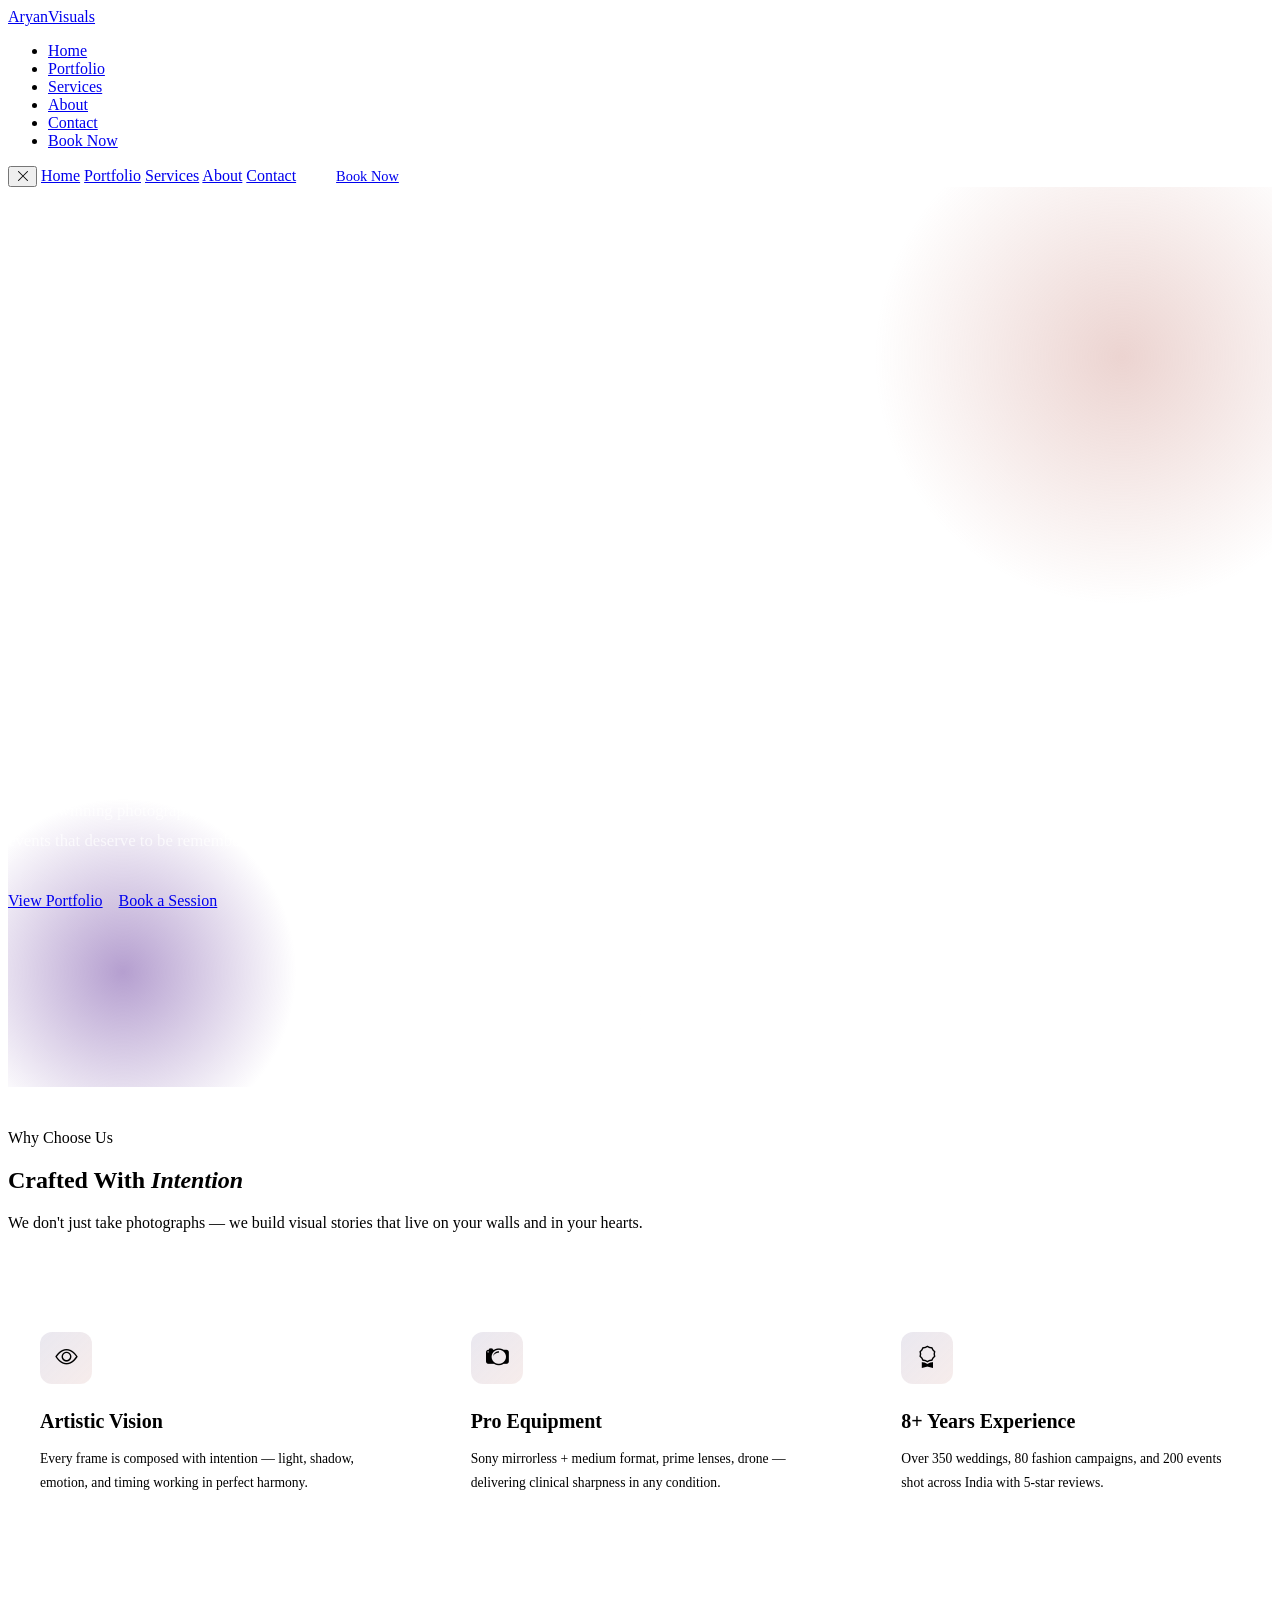
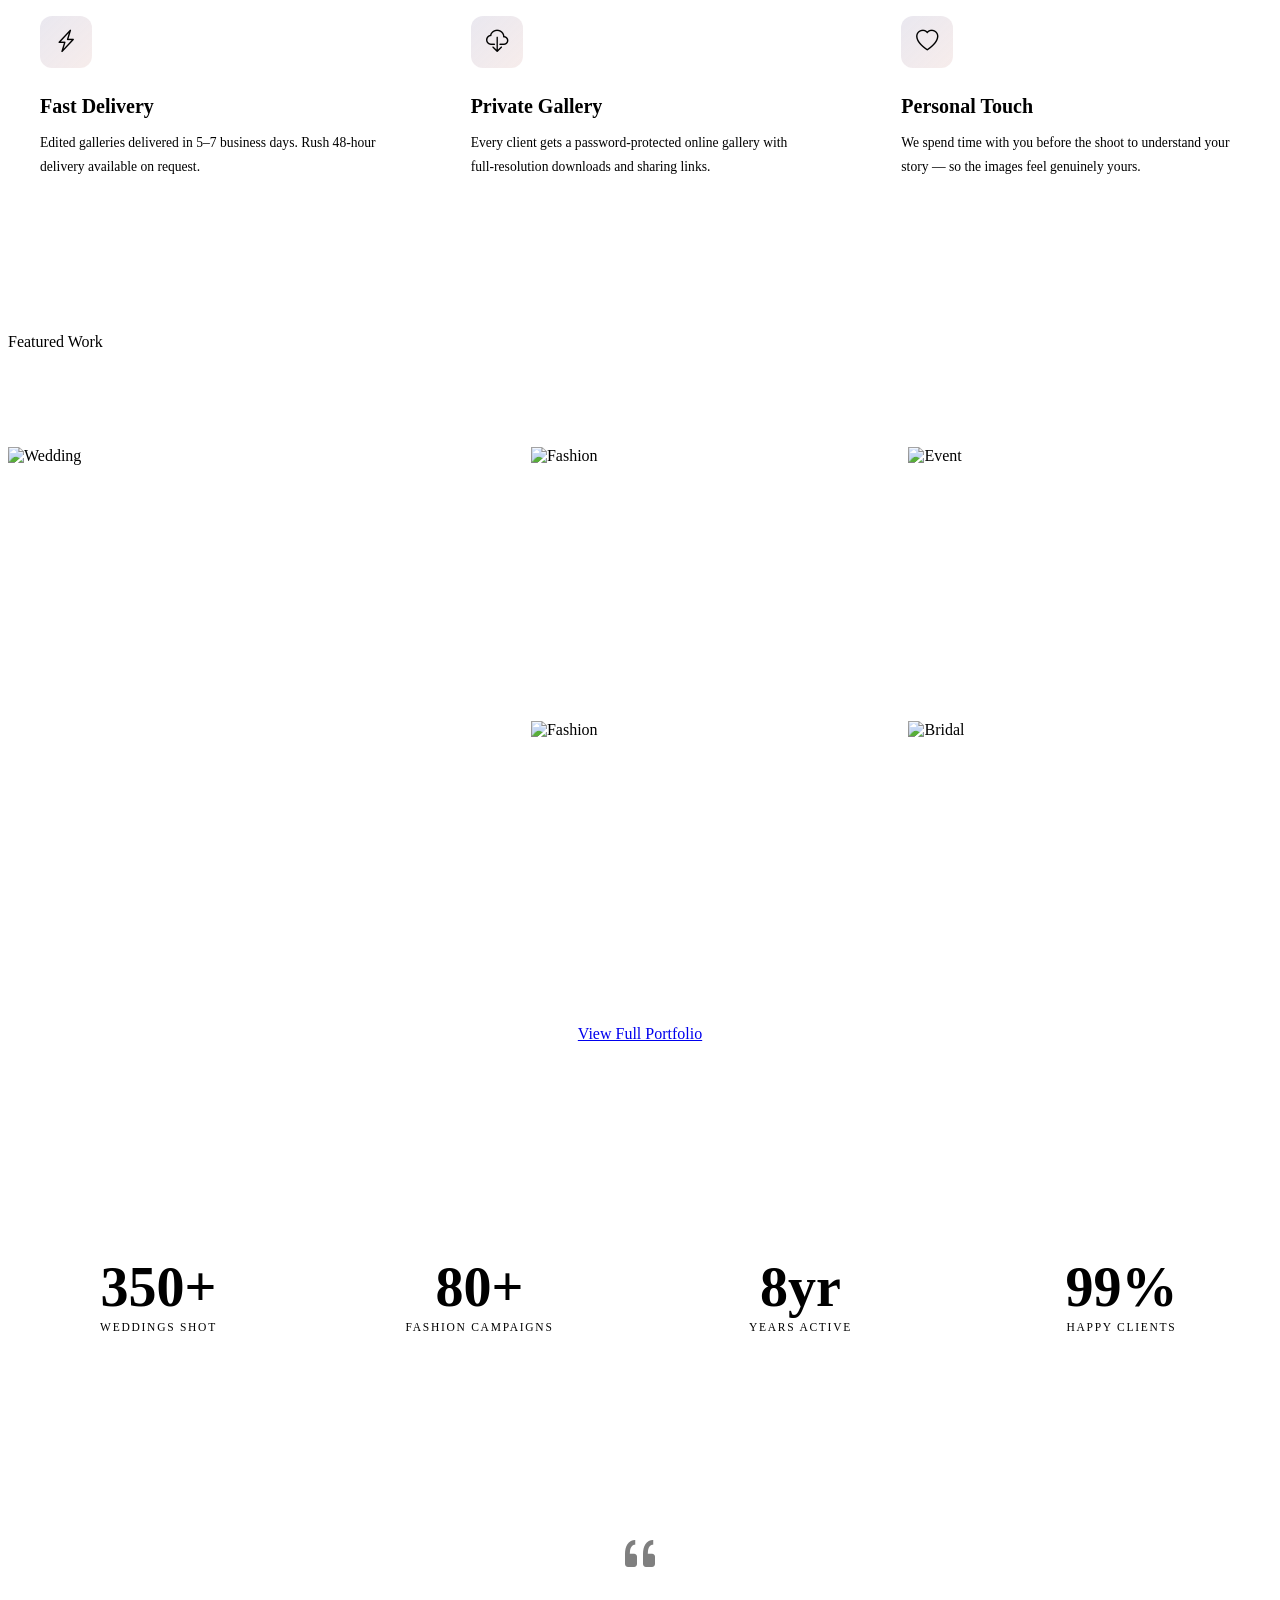
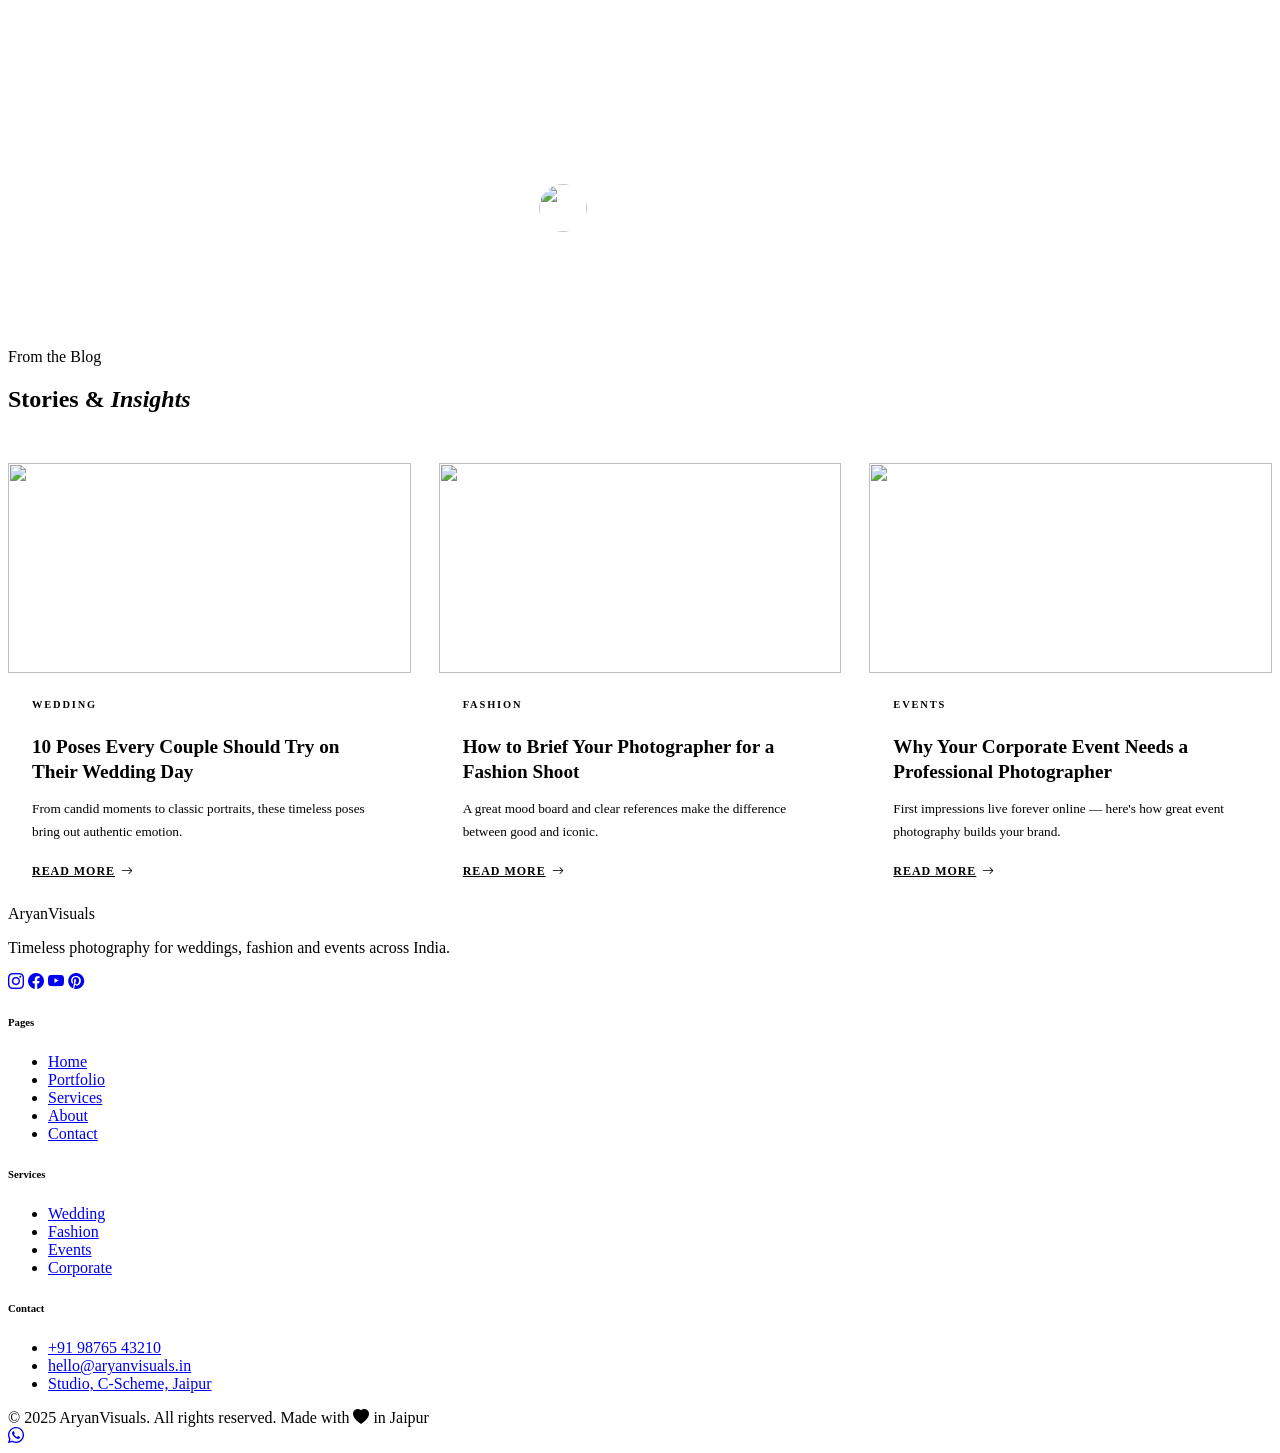
==== index.html @ 1fed27f0 "tedws" ====
<!DOCTYPE html>
<html lang="en">
<head>
<meta charset="UTF-8"/><meta name="viewport" content="width=device-width,initial-scale=1"/>
<title>AryanVisuals — Home</title>
<link rel="stylesheet" href="style.css"/>
<link href="https://cdn.jsdelivr.net/npm/bootstrap-icons@1.11.3/font/bootstrap-icons.min.css" rel="stylesheet"/>
<style>
/* ── HERO ── */
.hero{
  min-height:100vh;
  background:var(--grad);
  display:flex;align-items:center;
  position:relative;overflow:hidden;
}
.hero-bg-img{
  position:absolute;inset:0;
  background:url('https://images.unsplash.com/photo-1606800052052-a08af7148866?w=1800&q=80') center/cover no-repeat;
  opacity:.18;
  mix-blend-mode:luminosity;
}
.hero-orb{
  position:absolute;width:500px;height:500px;border-radius:50%;
  background:radial-gradient(circle,rgba(200,131,122,.35),transparent 70%);
  right:-100px;top:-80px;
}
.hero-orb2{
  position:absolute;width:350px;height:350px;border-radius:50%;
  background:radial-gradient(circle,rgba(107,63,160,.5),transparent 70%);
  left:-60px;bottom:-60px;
}
.hero-content{
  position:relative;z-index:2;
  max-width:700px;
}
.hero-tag{
  display:inline-flex;align-items:center;gap:10px;
  background:rgba(255,255,255,.12);
  border:1px solid rgba(255,255,255,.2);
  padding:8px 20px;border-radius:100px;
  font-size:.7rem;letter-spacing:.18em;text-transform:uppercase;
  color:rgba(255,255,255,.85);margin-bottom:28px;
}
.hero-tag i{color:var(--rose-lt)}
.hero h1{
  font-size:clamp(3rem,7vw,5.5rem);
  color:#fff;font-weight:700;
  line-height:1.05;margin-bottom:24px;
}
.hero h1 em{
  color:var(--rose-lt);font-style:italic;
  display:block;font-weight:400;
}
.hero-sub{
  color:rgba(255,255,255,.7);font-size:1.05rem;
  font-weight:300;line-height:1.8;max-width:480px;margin-bottom:36px;
}
.hero-actions{display:flex;gap:16px;flex-wrap:wrap}
.hero-scroll-hint{
  position:absolute;bottom:32px;left:50%;transform:translateX(-50%);
  display:flex;flex-direction:column;align-items:center;gap:8px;
  color:rgba(255,255,255,.4);font-size:.65rem;letter-spacing:.15em;text-transform:uppercase;
}
.scroll-line{
  width:1px;height:40px;
  background:linear-gradient(to bottom,rgba(255,255,255,.5),transparent);
  animation:scrollpulse 2s infinite;
}
@keyframes scrollpulse{0%,100%{opacity:.3;transform:scaleY(.8)}50%{opacity:1;transform:scaleY(1)}}

/* ── MARQUEE ── */
.marquee-strip{
  background:var(--violet);padding:14px 0;overflow:hidden;
  border-top:1px solid rgba(255,255,255,.1);border-bottom:1px solid rgba(255,255,255,.1);
}
.marquee-track{
  display:flex;gap:48px;width:max-content;
  animation:marquee 20s linear infinite;
}
.marquee-track span{
  font-size:.72rem;letter-spacing:.18em;text-transform:uppercase;
  color:rgba(255,255,255,.5);white-space:nowrap;display:flex;align-items:center;gap:16px;
}
.marquee-track span i{color:var(--rose-lt);font-size:.6rem}
@keyframes marquee{0%{transform:translateX(0)}100%{transform:translateX(-50%)}}

/* ── WHY US ── */
.why-grid{
  display:grid;grid-template-columns:repeat(3,1fr);gap:28px;
  margin-top:60px;
}
.why-card{
  padding:40px 32px;
  border:1px solid var(--border);
  background:var(--white);
  position:relative;overflow:hidden;
  transition:transform .3s,box-shadow .3s,border-color .3s;
}
.why-card::before{
  content:'';position:absolute;left:0;top:0;bottom:0;width:3px;
  background:var(--grad);transform:scaleY(0);transform-origin:bottom;
  transition:transform .35s;
}
.why-card:hover{transform:translateY(-8px);box-shadow:0 20px 60px rgba(45,27,105,.1);border-color:transparent}
.why-card:hover::before{transform:scaleY(1)}
.why-icon{
  width:52px;height:52px;border-radius:12px;
  background:linear-gradient(135deg,rgba(45,27,105,.1),rgba(200,131,122,.15));
  display:flex;align-items:center;justify-content:center;
  font-size:1.4rem;color:var(--violet2);margin-bottom:22px;
}
.why-card h4{font-size:1.25rem;margin-bottom:10px;color:var(--ink)}
.why-card p{font-size:.85rem;color:var(--muted);line-height:1.75}

/* ── FEATURED WORK ── */
.featured-section{background:var(--violet);padding:100px 0}
.featured-grid{
  display:grid;
  grid-template-columns:1.4fr 1fr 1fr;
  grid-template-rows:260px 260px;
  gap:14px;margin-top:50px;
}
.feat-item{overflow:hidden;position:relative;cursor:pointer}
.feat-item:first-child{grid-row:1/3}
.feat-item img{
  width:100%;height:100%;object-fit:cover;
  transition:transform .6s cubic-bezier(.25,.46,.45,.94);
}
.feat-item:hover img{transform:scale(1.08)}
.feat-overlay{
  position:absolute;inset:0;
  background:linear-gradient(to top,rgba(45,27,105,.8) 0%,transparent 55%);
  opacity:0;transition:opacity .35s;
  display:flex;align-items:flex-end;padding:22px;
}
.feat-item:hover .feat-overlay{opacity:1}
.feat-overlay-text{color:#fff}
.feat-overlay-text strong{
  font-family:'Cormorant Garamond',serif;
  font-size:1.15rem;display:block;margin-bottom:2px;
}
.feat-overlay-text span{font-size:.72rem;color:var(--rose-lt);letter-spacing:.08em}
.view-all-wrap{text-align:center;margin-top:44px}

/* ── COUNTERS ── */
.counters-section{padding:80px 0;background:var(--champagne)}
.counters-grid{
  display:grid;grid-template-columns:repeat(4,1fr);gap:20px;
}
.counter-box{text-align:center;padding:36px 20px}
.counter-num{
  font-family:'Cormorant Garamond',serif;
  font-size:3.5rem;font-weight:700;color:var(--violet);
  line-height:1;margin-bottom:6px;
}
.counter-num span{color:var(--rose)}
.counter-lbl{
  font-size:.72rem;letter-spacing:.15em;text-transform:uppercase;
  color:var(--muted);font-weight:500;
}

/* ── RECENT BLOGS ── */
.blog-grid{display:grid;grid-template-columns:repeat(3,1fr);gap:28px;margin-top:50px}
.blog-card{background:var(--white);border:1px solid var(--border);overflow:hidden;transition:box-shadow .3s,transform .3s}
.blog-card:hover{transform:translateY(-6px);box-shadow:0 20px 50px rgba(45,27,105,.1)}
.blog-img{height:210px;overflow:hidden}
.blog-img img{width:100%;height:100%;object-fit:cover;transition:transform .5s}
.blog-card:hover .blog-img img{transform:scale(1.06)}
.blog-body{padding:26px 24px}
.blog-cat{
  font-size:.65rem;letter-spacing:.18em;text-transform:uppercase;
  color:var(--rose);font-weight:600;margin-bottom:10px;display:block;
}
.blog-body h4{font-size:1.2rem;color:var(--ink);margin-bottom:10px;line-height:1.3}
.blog-body p{font-size:.83rem;color:var(--muted);line-height:1.7;margin-bottom:18px}
.blog-link{
  font-size:.75rem;font-weight:600;letter-spacing:.08em;text-transform:uppercase;
  color:var(--violet2);display:inline-flex;align-items:center;gap:6px;
  transition:gap .2s;
}
.blog-link:hover{gap:10px;color:var(--violet)}

/* ── TESTIMONIAL STRIP ── */
.testi-strip{background:var(--violet);padding:80px 0}
.testi-slide{max-width:760px;margin:0 auto;text-align:center}
.testi-quote-icon{font-size:3rem;color:var(--rose-lt);margin-bottom:16px;opacity:.5}
.testi-text{
  font-family:'Cormorant Garamond',serif;
  font-size:clamp(1.3rem,2.5vw,1.8rem);
  font-style:italic;color:rgba(255,255,255,.9);line-height:1.65;
  margin-bottom:28px;
}
.testi-author-wrap{display:flex;align-items:center;justify-content:center;gap:14px}
.testi-avatar{
  width:48px;height:48px;border-radius:50%;
  border:2px solid var(--rose-lt);overflow:hidden;
}
.testi-avatar img{width:100%;height:100%;object-fit:cover}
.testi-name{color:#fff;font-weight:600;font-size:.9rem;text-align:left}
.testi-role-txt{color:rgba(255,255,255,.45);font-size:.75rem}
.testi-dots{display:flex;justify-content:center;gap:8px;margin-top:28px}
.testi-dot{
  width:8px;height:8px;border-radius:50%;
  background:rgba(255,255,255,.25);cursor:pointer;transition:all .25s;border:none;
}
.testi-dot.active{background:var(--rose-lt);width:22px;border-radius:4px}

@media(max-width:900px){
  .why-grid{grid-template-columns:1fr 1fr}
  .featured-grid{grid-template-columns:1fr 1fr;grid-template-rows:auto}
  .feat-item:first-child{grid-row:auto}
  .counters-grid{grid-template-columns:1fr 1fr}
  .blog-grid{grid-template-columns:1fr}
}
@media(max-width:600px){
  .why-grid{grid-template-columns:1fr}
  .hero h1{font-size:2.6rem}
  .featured-grid{grid-template-columns:1fr}
}
</style>
</head>
<body>

<!-- NAVBAR -->
<nav class="nav-wrap" id="navbar">
  <div class="nav-inner">
    <a href="index.html" class="nav-logo">Aryan<span>Visuals</span></a>
    <ul class="nav-links">
      <li><a href="index.html" class="active">Home</a></li>
      <li><a href="portfolio.html">Portfolio</a></li>
      <li><a href="services.html">Services</a></li>
      <li><a href="about.html">About</a></li>
      <li><a href="contact.html">Contact</a></li>
      <li><a href="contact.html" class="nav-cta">Book Now</a></li>
    </ul>
    <div class="hamburger" id="ham"><span></span><span></span><span></span></div>
  </div>
</nav>
<div class="mobile-menu" id="mobileMenu">
  <button class="mobile-close" id="mobileClose"><i class="bi bi-x-lg"></i></button>
  <a href="index.html" onclick="closeMobile()">Home</a>
  <a href="portfolio.html" onclick="closeMobile()">Portfolio</a>
  <a href="services.html" onclick="closeMobile()">Services</a>
  <a href="about.html" onclick="closeMobile()">About</a>
  <a href="contact.html" onclick="closeMobile()">Contact</a>
  <a href="contact.html" onclick="closeMobile()" class="btn-rose" style="font-size:.9rem;padding:12px 36px">Book Now</a>
</div>

<!-- HERO -->
<section class="hero">
  <div class="hero-bg-img"></div>
  <div class="hero-orb"></div>
  <div class="hero-orb2"></div>
  <div class="container">
    <div class="hero-content reveal">
      <div class="hero-tag"><i class="bi bi-geo-alt-fill"></i> Jaipur · Pan India Coverage</div>
      <h1>Where Every<br>Frame Becomes<br><em>A Memory</em></h1>
      <p class="hero-sub">Award-winning photography for weddings, fashion editorials, and events that deserve to be remembered.</p>
      <div class="hero-actions">
        <a href="portfolio.html" class="btn-primary-v">View Portfolio</a>
        <a href="contact.html" class="btn-rose">Book a Session</a>
      </div>
    </div>
  </div>
  <div class="hero-scroll-hint">
    <div class="scroll-line"></div>
    <span>Scroll</span>
  </div>
</section>

<!-- MARQUEE -->
<div class="marquee-strip">
  <div class="marquee-track" id="marqueeTrack">
    <span>Wedding Photography <i class="bi bi-diamond-fill"></i></span>
    <span>Fashion Editorials <i class="bi bi-diamond-fill"></i></span>
    <span>Corporate Events <i class="bi bi-diamond-fill"></i></span>
    <span>Pre-Wedding Shoots <i class="bi bi-diamond-fill"></i></span>
    <span>Destination Weddings <i class="bi bi-diamond-fill"></i></span>
    <span>Brand Campaigns <i class="bi bi-diamond-fill"></i></span>
    <span>Wedding Photography <i class="bi bi-diamond-fill"></i></span>
    <span>Fashion Editorials <i class="bi bi-diamond-fill"></i></span>
    <span>Corporate Events <i class="bi bi-diamond-fill"></i></span>
    <span>Pre-Wedding Shoots <i class="bi bi-diamond-fill"></i></span>
    <span>Destination Weddings <i class="bi bi-diamond-fill"></i></span>
    <span>Brand Campaigns <i class="bi bi-diamond-fill"></i></span>
  </div>
</div>

<!-- WHY US -->
<section class="section-pad">
  <div class="container">
    <div class="text-center reveal">
      <span class="sec-eye">Why Choose Us</span>
      <h2 class="sec-title">Crafted With <em>Intention</em></h2>
      <div class="sec-bar"></div>
      <p class="sec-sub mx">We don't just take photographs — we build visual stories that live on your walls and in your hearts.</p>
    </div>
    <div class="why-grid">
      <div class="why-card reveal">
        <div class="why-icon"><i class="bi bi-eye"></i></div>
        <h4>Artistic Vision</h4>
        <p>Every frame is composed with intention — light, shadow, emotion, and timing working in perfect harmony.</p>
      </div>
      <div class="why-card reveal">
        <div class="why-icon"><i class="bi bi-camera2"></i></div>
        <h4>Pro Equipment</h4>
        <p>Sony mirrorless + medium format, prime lenses, drone — delivering clinical sharpness in any condition.</p>
      </div>
      <div class="why-card reveal">
        <div class="why-icon"><i class="bi bi-award"></i></div>
        <h4>8+ Years Experience</h4>
        <p>Over 350 weddings, 80 fashion campaigns, and 200 events shot across India with 5-star reviews.</p>
      </div>
      <div class="why-card reveal">
        <div class="why-icon"><i class="bi bi-lightning-charge"></i></div>
        <h4>Fast Delivery</h4>
        <p>Edited galleries delivered in 5–7 business days. Rush 48-hour delivery available on request.</p>
      </div>
      <div class="why-card reveal">
        <div class="why-icon"><i class="bi bi-cloud-download"></i></div>
        <h4>Private Gallery</h4>
        <p>Every client gets a password-protected online gallery with full-resolution downloads and sharing links.</p>
      </div>
      <div class="why-card reveal">
        <div class="why-icon"><i class="bi bi-heart"></i></div>
        <h4>Personal Touch</h4>
        <p>We spend time with you before the shoot to understand your story — so the images feel genuinely yours.</p>
      </div>
    </div>
  </div>
</section>

<!-- FEATURED WORK -->
<section class="featured-section">
  <div class="container">
    <div class="text-center reveal">
      <span class="sec-eye" style="color:var(--rose-lt)">Featured Work</span>
      <h2 class="sec-title" style="color:#fff">Selected <em style="color:var(--rose-lt)">Frames</em></h2>
      <div class="sec-bar"></div>
    </div>
    <div class="featured-grid reveal">
      <div class="feat-item">
        <img src="https://images.unsplash.com/photo-1519225421980-715cb0215aed?w=800&q=80" alt="Wedding"/>
        <div class="feat-overlay"><div class="feat-overlay-text"><strong>Golden Vows</strong><span>Wedding · Jaipur Palace</span></div></div>
      </div>
      <div class="feat-item">
        <img src="https://images.unsplash.com/photo-1469334031218-e382a71b716b?w=600&q=80" alt="Fashion"/>
        <div class="feat-overlay"><div class="feat-overlay-text"><strong>Silhouette</strong><span>Fashion Editorial</span></div></div>
      </div>
      <div class="feat-item">
        <img src="https://images.unsplash.com/photo-1540575467063-178a50c2df87?w=600&q=80" alt="Event"/>
        <div class="feat-overlay"><div class="feat-overlay-text"><strong>Summit 2024</strong><span>Corporate Event</span></div></div>
      </div>
      <div class="feat-item">
        <img src="https://images.unsplash.com/photo-1529139574466-a303027c1d8b?w=600&q=80" alt="Fashion"/>
        <div class="feat-overlay"><div class="feat-overlay-text"><strong>Urban Grace</strong><span>Street Editorial</span></div></div>
      </div>
      <div class="feat-item">
        <img src="https://images.unsplash.com/photo-1583939003579-730e3918a45a?w=600&q=80" alt="Bridal"/>
        <div class="feat-overlay"><div class="feat-overlay-text"><strong>Bridal Bliss</strong><span>Wedding Portrait</span></div></div>
      </div>
    </div>
    <div class="view-all-wrap reveal">
      <a href="portfolio.html" class="btn-rose">View Full Portfolio</a>
    </div>
  </div>
</section>

<!-- COUNTERS -->
<section class="counters-section">
  <div class="container">
    <div class="counters-grid">
      <div class="counter-box reveal"><div class="counter-num">350<span>+</span></div><div class="counter-lbl">Weddings Shot</div></div>
      <div class="counter-box reveal"><div class="counter-num">80<span>+</span></div><div class="counter-lbl">Fashion Campaigns</div></div>
      <div class="counter-box reveal"><div class="counter-num">8<span>yr</span></div><div class="counter-lbl">Years Active</div></div>
      <div class="counter-box reveal"><div class="counter-num">99<span>%</span></div><div class="counter-lbl">Happy Clients</div></div>
    </div>
  </div>
</section>

<!-- TESTIMONIAL -->
<section class="testi-strip">
  <div class="container">
    <div class="testi-slide" id="testiSlide">
      <div class="testi-quote-icon"><i class="bi bi-quote"></i></div>
      <p class="testi-text" id="testiText">"Aryan captured every emotion of our wedding with such artistry. The photographs are breathtaking — we relive that day every time we look at the album."</p>
      <div class="testi-author-wrap">
        <div class="testi-avatar"><img src="https://images.unsplash.com/photo-1531746020798-e6953c6e8e04?w=100&q=80" alt=""/></div>
        <div><div class="testi-name" id="testiName">Priya & Rohit Sharma</div><div class="testi-role-txt" id="testiRole">Wedding Client · Jaipur</div></div>
      </div>
      <div class="testi-dots">
        <button class="testi-dot active" data-i="0"></button>
        <button class="testi-dot" data-i="1"></button>
        <button class="testi-dot" data-i="2"></button>
      </div>
    </div>
  </div>
</section>

<!-- BLOG PREVIEW -->
<section class="section-pad">
  <div class="container">
    <div class="text-center reveal">
      <span class="sec-eye">From the Blog</span>
      <h2 class="sec-title">Stories & <em>Insights</em></h2>
      <div class="sec-bar"></div>
    </div>
    <div class="blog-grid">
      <div class="blog-card reveal">
        <div class="blog-img"><img src="https://images.unsplash.com/photo-1511285560929-80b456fea0bc?w=600&q=80" alt=""/></div>
        <div class="blog-body">
          <span class="blog-cat">Wedding</span>
          <h4>10 Poses Every Couple Should Try on Their Wedding Day</h4>
          <p>From candid moments to classic portraits, these timeless poses bring out authentic emotion.</p>
          <a href="#" class="blog-link">Read More <i class="bi bi-arrow-right"></i></a>
        </div>
      </div>
      <div class="blog-card reveal">
        <div class="blog-img"><img src="https://images.unsplash.com/photo-1515886657613-9f3515b0c78f?w=600&q=80" alt=""/></div>
        <div class="blog-body">
          <span class="blog-cat">Fashion</span>
          <h4>How to Brief Your Photographer for a Fashion Shoot</h4>
          <p>A great mood board and clear references make the difference between good and iconic.</p>
          <a href="#" class="blog-link">Read More <i class="bi bi-arrow-right"></i></a>
        </div>
      </div>
      <div class="blog-card reveal">
        <div class="blog-img"><img src="https://images.unsplash.com/photo-1464366400600-7168b8af9bc3?w=600&q=80" alt=""/></div>
        <div class="blog-body">
          <span class="blog-cat">Events</span>
          <h4>Why Your Corporate Event Needs a Professional Photographer</h4>
          <p>First impressions live forever online — here's how great event photography builds your brand.</p>
          <a href="#" class="blog-link">Read More <i class="bi bi-arrow-right"></i></a>
        </div>
      </div>
    </div>
  </div>
</section>

<!-- FOOTER -->
<footer class="site-footer">
  <div class="footer-inner">
    <div class="footer-cols">
      <div class="footer-col">
        <div class="footer-brand">Aryan<span>Visuals</span></div>
        <p class="footer-desc">Timeless photography for weddings, fashion and events across India.</p>
        <div class="footer-socials">
          <a href="#" class="fsoc"><i class="bi bi-instagram"></i></a>
          <a href="#" class="fsoc"><i class="bi bi-facebook"></i></a>
          <a href="#" class="fsoc"><i class="bi bi-youtube"></i></a>
          <a href="#" class="fsoc"><i class="bi bi-pinterest"></i></a>
        </div>
      </div>
      <div class="footer-col">
        <h6>Pages</h6>
        <ul>
          <li><a href="index.html">Home</a></li>
          <li><a href="portfolio.html">Portfolio</a></li>
          <li><a href="services.html">Services</a></li>
          <li><a href="about.html">About</a></li>
          <li><a href="contact.html">Contact</a></li>
        </ul>
      </div>
      <div class="footer-col">
        <h6>Services</h6>
        <ul>
          <li><a href="services.html">Wedding</a></li>
          <li><a href="services.html">Fashion</a></li>
          <li><a href="services.html">Events</a></li>
          <li><a href="services.html">Corporate</a></li>
        </ul>
      </div>
      <div class="footer-col">
        <h6>Contact</h6>
        <ul>
          <li><a href="tel:+919876543210">+91 98765 43210</a></li>
          <li><a href="mailto:hello@aryanvisuals.in">hello@aryanvisuals.in</a></li>
          <li><a href="#">Studio, C-Scheme, Jaipur</a></li>
        </ul>
      </div>
    </div>
    <div class="footer-bottom">
      <span>© 2025 AryanVisuals. All rights reserved.</span>
      <span>Made with <i class="bi bi-heart-fill" style="color:var(--rose-lt)"></i> in Jaipur</span>
    </div>
  </div>
</footer>

<a href="https://wa.me/919876543210" target="_blank" class="wa-fab"><i class="bi bi-whatsapp"></i></a>

<script>
// Navbar scroll
const nav=document.getElementById('navbar');
window.addEventListener('scroll',()=>nav.classList.toggle('solid',scrollY>60),{passive:true});

// Hamburger
const ham=document.getElementById('ham'),menu=document.getElementById('mobileMenu'),close=document.getElementById('mobileClose');
ham.onclick=()=>menu.classList.add('open');
close.onclick=()=>menu.classList.remove('open');
function closeMobile(){menu.classList.remove('open')}

// Reveal on scroll
const reveals=document.querySelectorAll('.reveal');
const ro=new IntersectionObserver(es=>{es.forEach(e=>{if(e.isIntersecting){e.target.classList.add('visible');ro.unobserve(e.target)}})},{threshold:.15});
reveals.forEach(r=>ro.observe(r));

// Testimonials
const testimonials=[
  {text:'"Aryan captured every emotion of our wedding with such artistry. The photographs are breathtaking — we relive that day every time we look at the album."',name:'Priya & Rohit Sharma',role:'Wedding Client · Jaipur'},
  {text:'"The fashion editorial he shot for our brand tripled our Instagram engagement. His eye for light is unlike anyone else we\'ve worked with."',name:'Neha Kapoor',role:'Creative Director · KAUR Label'},
  {text:'"Our annual summit looked premium in every frame. Clean editing, on-time delivery, and an incredibly professional team."',name:'Vikram Mehta',role:'CEO · TechSphere India'},
];
let ti=0;
const dots=document.querySelectorAll('.testi-dot');
dots.forEach(d=>d.addEventListener('click',()=>setTesti(+d.dataset.i)));
function setTesti(i){
  ti=i;
  document.getElementById('testiText').textContent=testimonials[i].text;
  document.getElementById('testiName').textContent=testimonials[i].name;
  document.getElementById('testiRole').textContent=testimonials[i].role;
  dots.forEach((d,j)=>d.classList.toggle('active',j===i));
}
setInterval(()=>setTesti((ti+1)%3),5000);
</script>
</body>
</html>
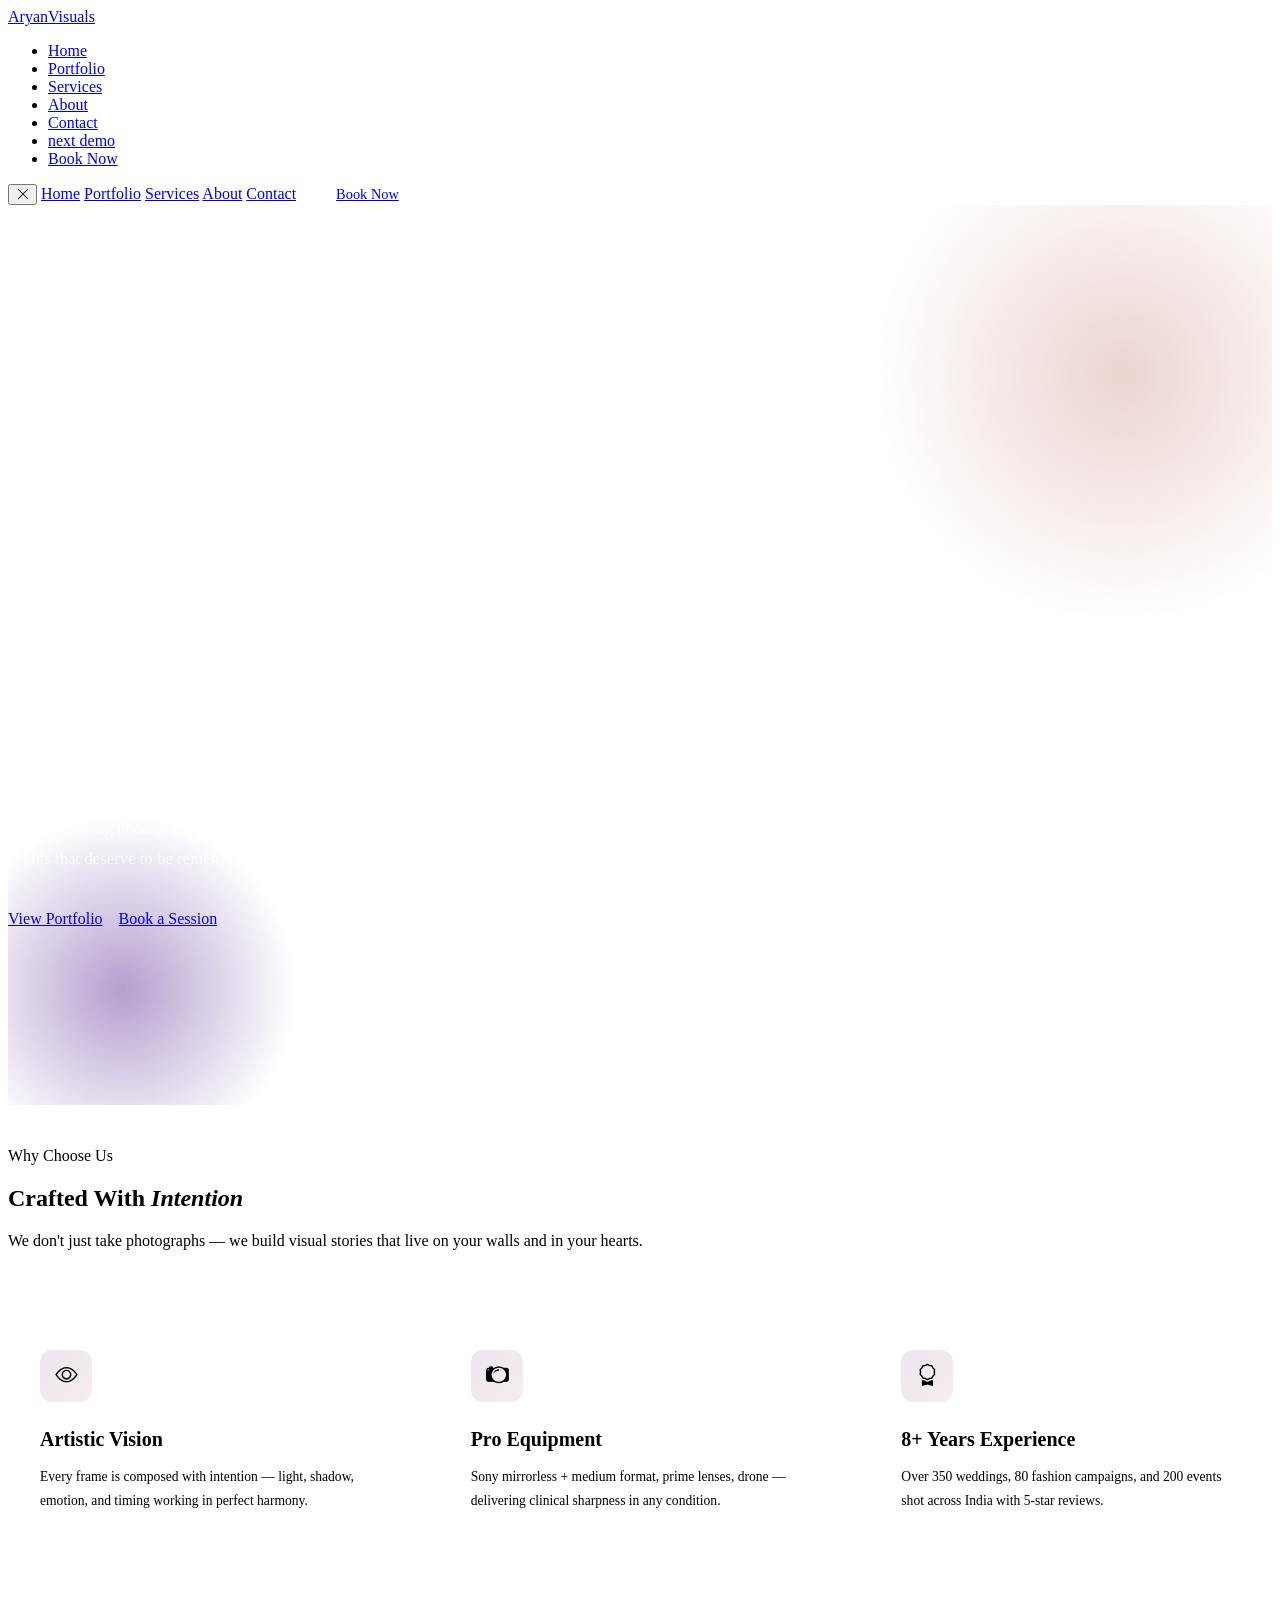
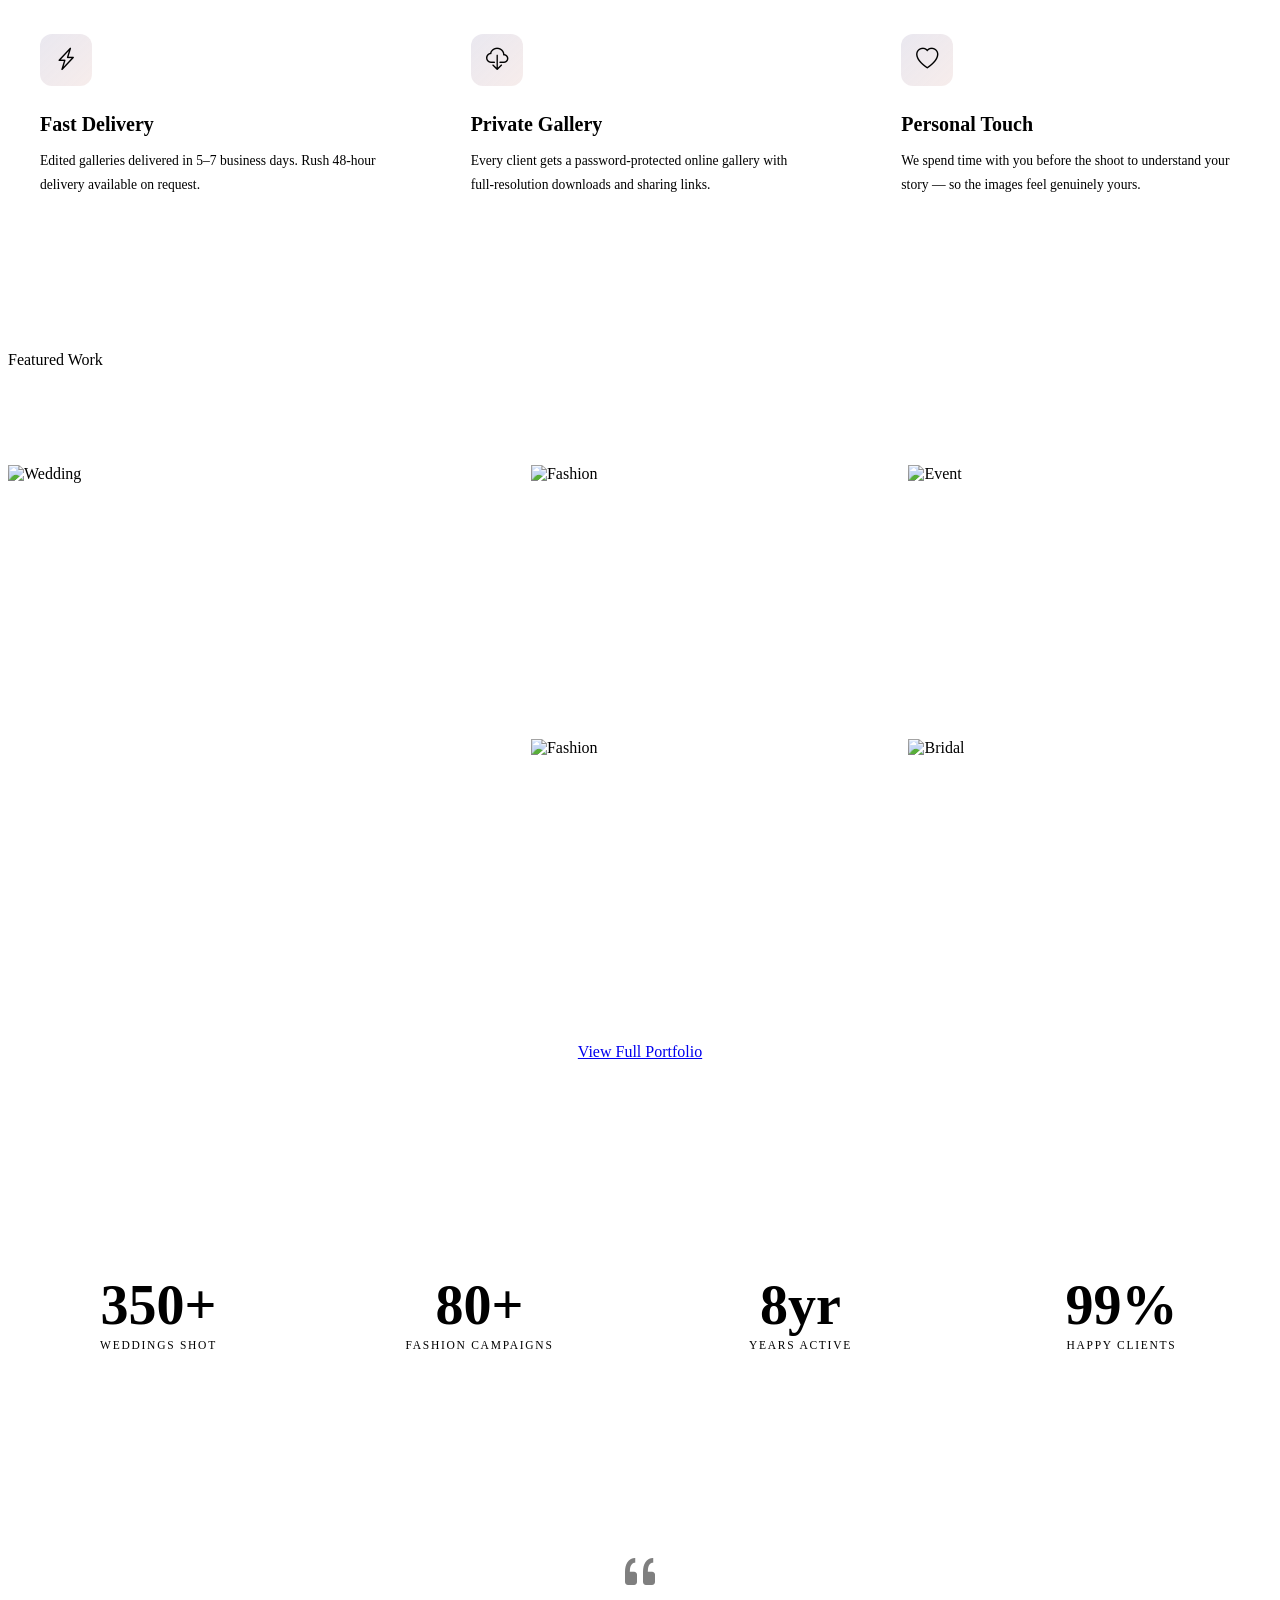
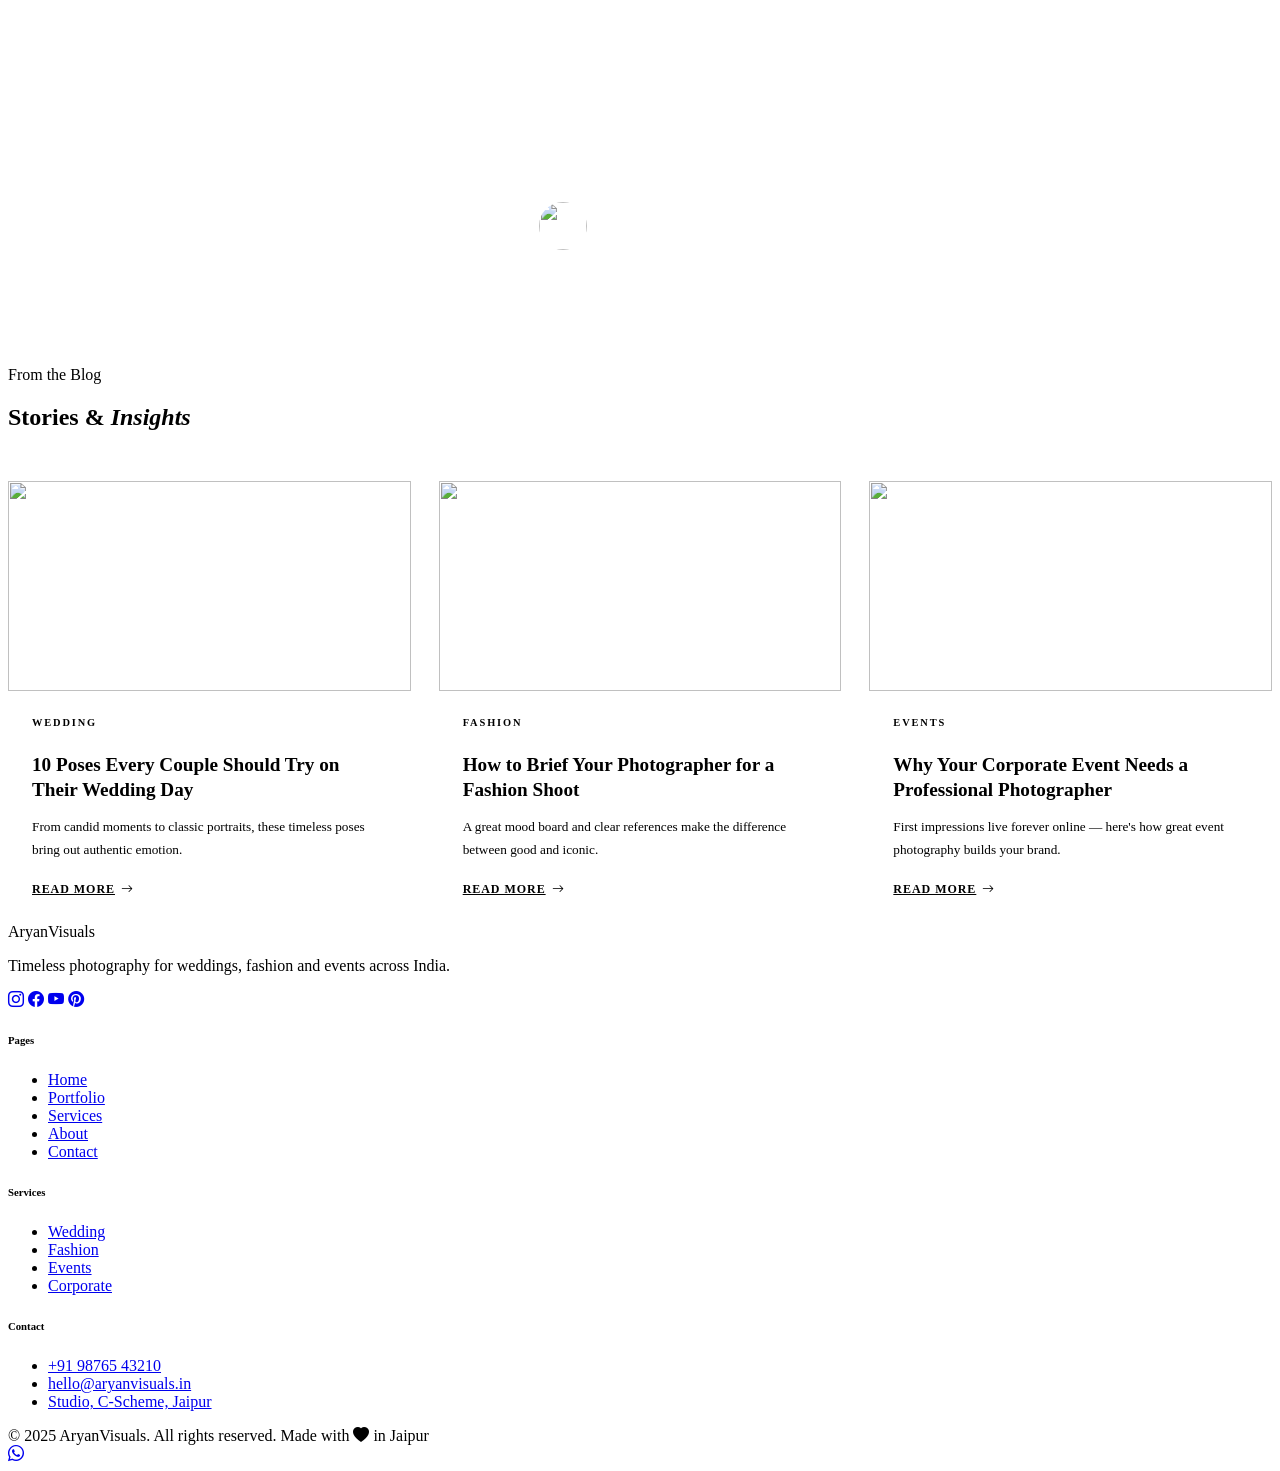
==== commit 206e49e1: "rd" ====
--- a/index.html
+++ b/index.html
@@ -231,6 +231,7 @@
       <li><a href="services.html">Services</a></li>
       <li><a href="about.html">About</a></li>
       <li><a href="contact.html">Contact</a></li>
+      <li><a href="index333333.html">next demo</a></li>
       <li><a href="contact.html" class="nav-cta">Book Now</a></li>
     </ul>
     <div class="hamburger" id="ham"><span></span><span></span><span></span></div>
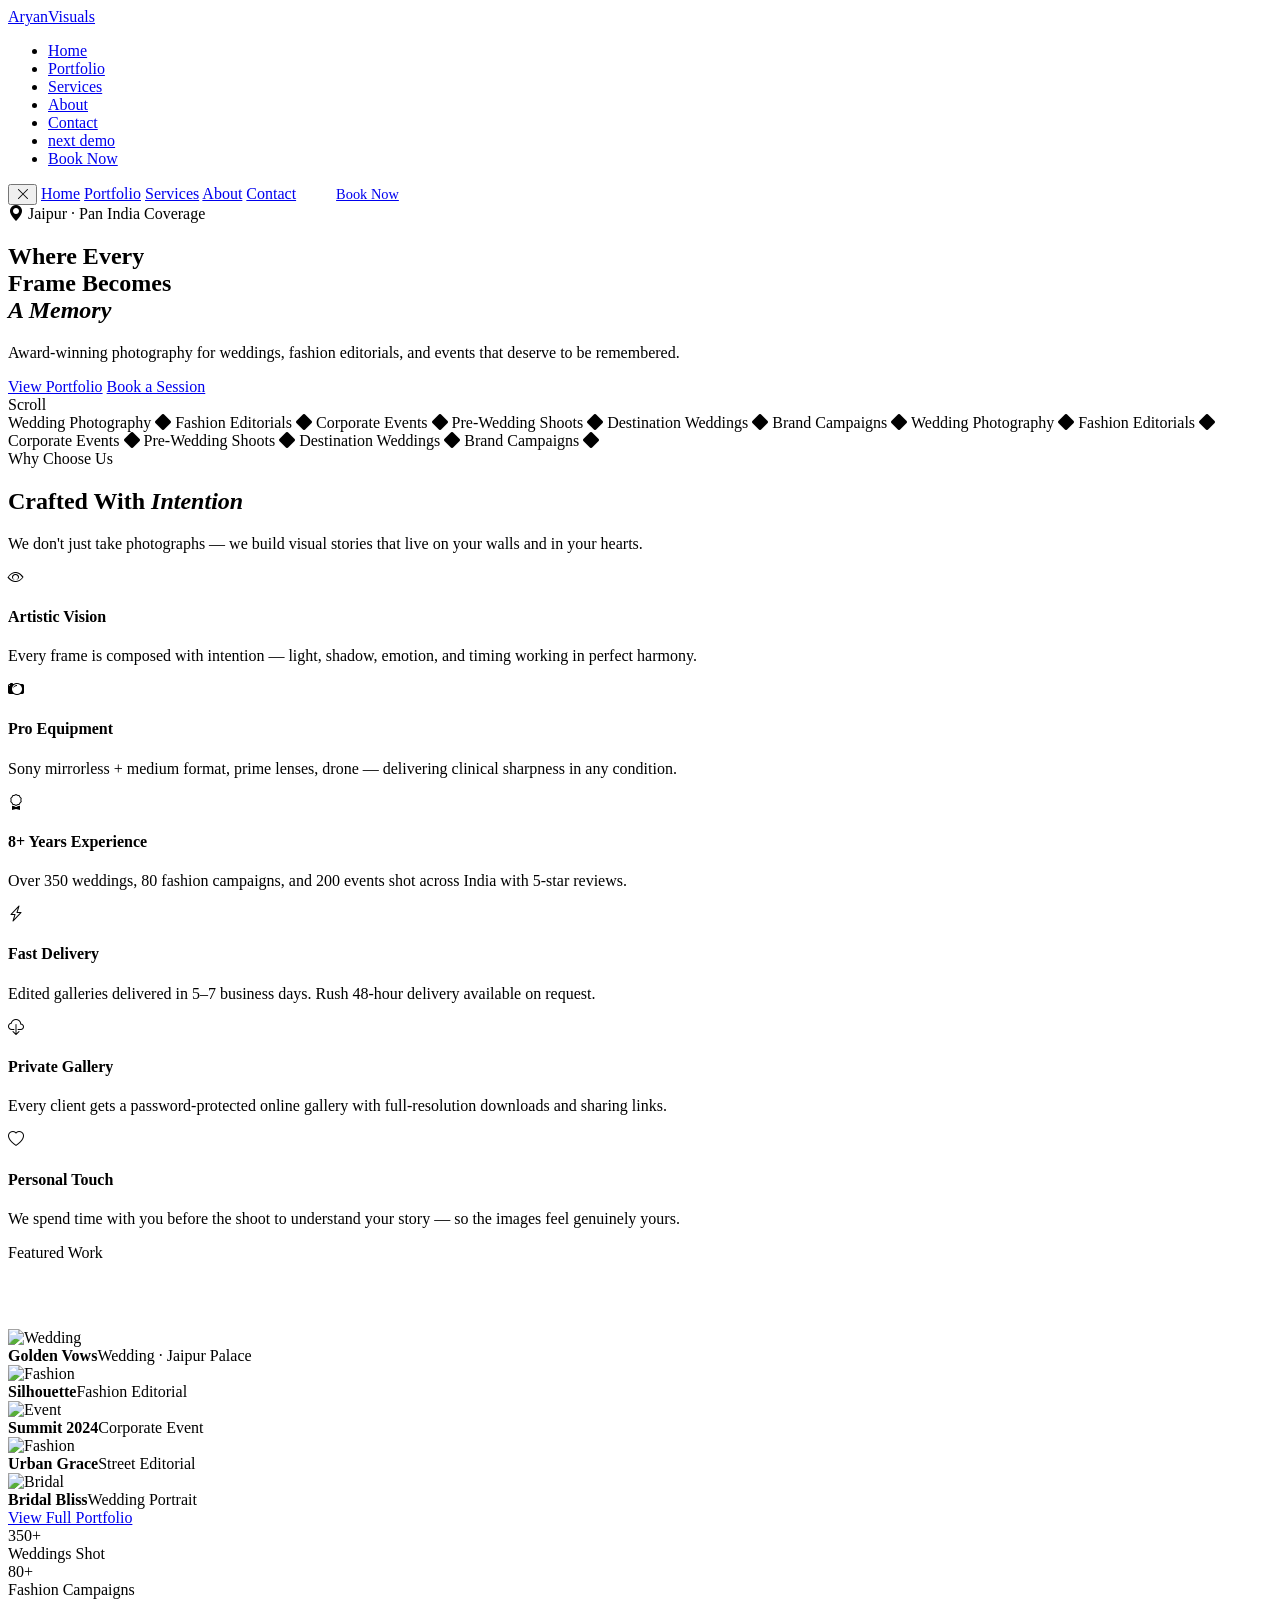
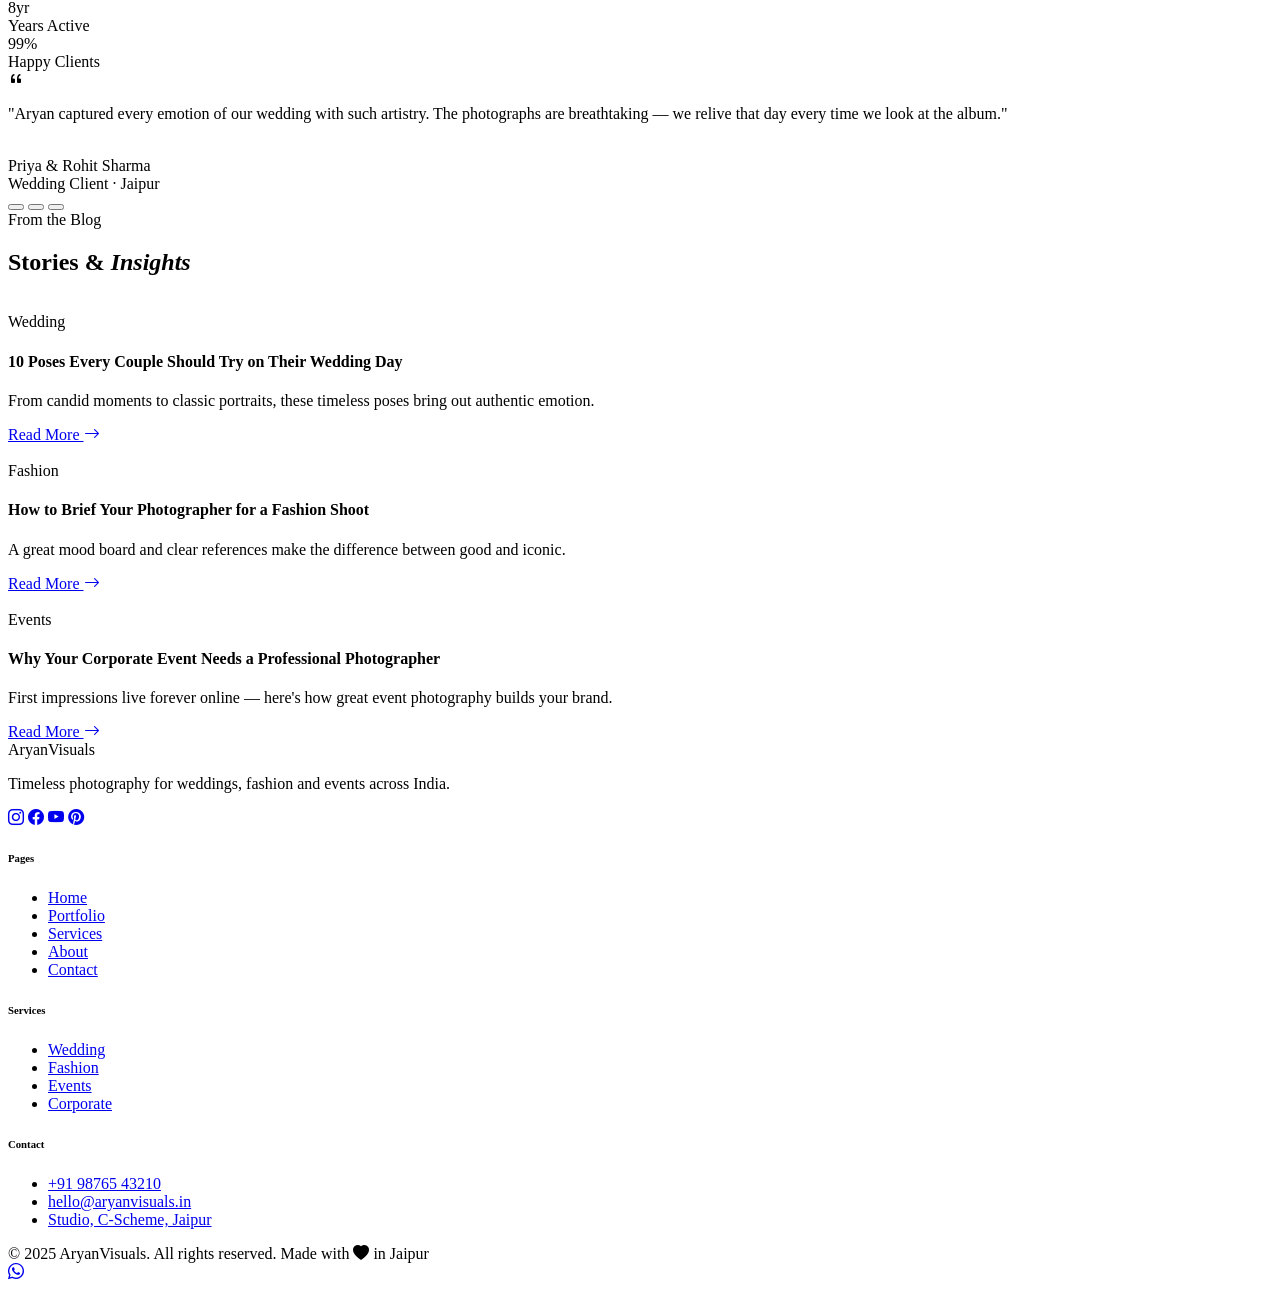
==== commit d97ca010: "trdnedieeged" ====
--- a/index.html
+++ b/index.html
@@ -5,219 +5,7 @@
 <title>AryanVisuals — Home</title>
 <link rel="stylesheet" href="style.css"/>
 <link href="https://cdn.jsdelivr.net/npm/bootstrap-icons@1.11.3/font/bootstrap-icons.min.css" rel="stylesheet"/>
-<style>
-/* ── HERO ── */
-.hero{
-  min-height:100vh;
-  background:var(--grad);
-  display:flex;align-items:center;
-  position:relative;overflow:hidden;
-}
-.hero-bg-img{
-  position:absolute;inset:0;
-  background:url('https://images.unsplash.com/photo-1606800052052-a08af7148866?w=1800&q=80') center/cover no-repeat;
-  opacity:.18;
-  mix-blend-mode:luminosity;
-}
-.hero-orb{
-  position:absolute;width:500px;height:500px;border-radius:50%;
-  background:radial-gradient(circle,rgba(200,131,122,.35),transparent 70%);
-  right:-100px;top:-80px;
-}
-.hero-orb2{
-  position:absolute;width:350px;height:350px;border-radius:50%;
-  background:radial-gradient(circle,rgba(107,63,160,.5),transparent 70%);
-  left:-60px;bottom:-60px;
-}
-.hero-content{
-  position:relative;z-index:2;
-  max-width:700px;
-}
-.hero-tag{
-  display:inline-flex;align-items:center;gap:10px;
-  background:rgba(255,255,255,.12);
-  border:1px solid rgba(255,255,255,.2);
-  padding:8px 20px;border-radius:100px;
-  font-size:.7rem;letter-spacing:.18em;text-transform:uppercase;
-  color:rgba(255,255,255,.85);margin-bottom:28px;
-}
-.hero-tag i{color:var(--rose-lt)}
-.hero h1{
-  font-size:clamp(3rem,7vw,5.5rem);
-  color:#fff;font-weight:700;
-  line-height:1.05;margin-bottom:24px;
-}
-.hero h1 em{
-  color:var(--rose-lt);font-style:italic;
-  display:block;font-weight:400;
-}
-.hero-sub{
-  color:rgba(255,255,255,.7);font-size:1.05rem;
-  font-weight:300;line-height:1.8;max-width:480px;margin-bottom:36px;
-}
-.hero-actions{display:flex;gap:16px;flex-wrap:wrap}
-.hero-scroll-hint{
-  position:absolute;bottom:32px;left:50%;transform:translateX(-50%);
-  display:flex;flex-direction:column;align-items:center;gap:8px;
-  color:rgba(255,255,255,.4);font-size:.65rem;letter-spacing:.15em;text-transform:uppercase;
-}
-.scroll-line{
-  width:1px;height:40px;
-  background:linear-gradient(to bottom,rgba(255,255,255,.5),transparent);
-  animation:scrollpulse 2s infinite;
-}
-@keyframes scrollpulse{0%,100%{opacity:.3;transform:scaleY(.8)}50%{opacity:1;transform:scaleY(1)}}
-
-/* ── MARQUEE ── */
-.marquee-strip{
-  background:var(--violet);padding:14px 0;overflow:hidden;
-  border-top:1px solid rgba(255,255,255,.1);border-bottom:1px solid rgba(255,255,255,.1);
-}
-.marquee-track{
-  display:flex;gap:48px;width:max-content;
-  animation:marquee 20s linear infinite;
-}
-.marquee-track span{
-  font-size:.72rem;letter-spacing:.18em;text-transform:uppercase;
-  color:rgba(255,255,255,.5);white-space:nowrap;display:flex;align-items:center;gap:16px;
-}
-.marquee-track span i{color:var(--rose-lt);font-size:.6rem}
-@keyframes marquee{0%{transform:translateX(0)}100%{transform:translateX(-50%)}}
-
-/* ── WHY US ── */
-.why-grid{
-  display:grid;grid-template-columns:repeat(3,1fr);gap:28px;
-  margin-top:60px;
-}
-.why-card{
-  padding:40px 32px;
-  border:1px solid var(--border);
-  background:var(--white);
-  position:relative;overflow:hidden;
-  transition:transform .3s,box-shadow .3s,border-color .3s;
-}
-.why-card::before{
-  content:'';position:absolute;left:0;top:0;bottom:0;width:3px;
-  background:var(--grad);transform:scaleY(0);transform-origin:bottom;
-  transition:transform .35s;
-}
-.why-card:hover{transform:translateY(-8px);box-shadow:0 20px 60px rgba(45,27,105,.1);border-color:transparent}
-.why-card:hover::before{transform:scaleY(1)}
-.why-icon{
-  width:52px;height:52px;border-radius:12px;
-  background:linear-gradient(135deg,rgba(45,27,105,.1),rgba(200,131,122,.15));
-  display:flex;align-items:center;justify-content:center;
-  font-size:1.4rem;color:var(--violet2);margin-bottom:22px;
-}
-.why-card h4{font-size:1.25rem;margin-bottom:10px;color:var(--ink)}
-.why-card p{font-size:.85rem;color:var(--muted);line-height:1.75}
-
-/* ── FEATURED WORK ── */
-.featured-section{background:var(--violet);padding:100px 0}
-.featured-grid{
-  display:grid;
-  grid-template-columns:1.4fr 1fr 1fr;
-  grid-template-rows:260px 260px;
-  gap:14px;margin-top:50px;
-}
-.feat-item{overflow:hidden;position:relative;cursor:pointer}
-.feat-item:first-child{grid-row:1/3}
-.feat-item img{
-  width:100%;height:100%;object-fit:cover;
-  transition:transform .6s cubic-bezier(.25,.46,.45,.94);
-}
-.feat-item:hover img{transform:scale(1.08)}
-.feat-overlay{
-  position:absolute;inset:0;
-  background:linear-gradient(to top,rgba(45,27,105,.8) 0%,transparent 55%);
-  opacity:0;transition:opacity .35s;
-  display:flex;align-items:flex-end;padding:22px;
-}
-.feat-item:hover .feat-overlay{opacity:1}
-.feat-overlay-text{color:#fff}
-.feat-overlay-text strong{
-  font-family:'Cormorant Garamond',serif;
-  font-size:1.15rem;display:block;margin-bottom:2px;
-}
-.feat-overlay-text span{font-size:.72rem;color:var(--rose-lt);letter-spacing:.08em}
-.view-all-wrap{text-align:center;margin-top:44px}
-
-/* ── COUNTERS ── */
-.counters-section{padding:80px 0;background:var(--champagne)}
-.counters-grid{
-  display:grid;grid-template-columns:repeat(4,1fr);gap:20px;
-}
-.counter-box{text-align:center;padding:36px 20px}
-.counter-num{
-  font-family:'Cormorant Garamond',serif;
-  font-size:3.5rem;font-weight:700;color:var(--violet);
-  line-height:1;margin-bottom:6px;
-}
-.counter-num span{color:var(--rose)}
-.counter-lbl{
-  font-size:.72rem;letter-spacing:.15em;text-transform:uppercase;
-  color:var(--muted);font-weight:500;
-}
-
-/* ── RECENT BLOGS ── */
-.blog-grid{display:grid;grid-template-columns:repeat(3,1fr);gap:28px;margin-top:50px}
-.blog-card{background:var(--white);border:1px solid var(--border);overflow:hidden;transition:box-shadow .3s,transform .3s}
-.blog-card:hover{transform:translateY(-6px);box-shadow:0 20px 50px rgba(45,27,105,.1)}
-.blog-img{height:210px;overflow:hidden}
-.blog-img img{width:100%;height:100%;object-fit:cover;transition:transform .5s}
-.blog-card:hover .blog-img img{transform:scale(1.06)}
-.blog-body{padding:26px 24px}
-.blog-cat{
-  font-size:.65rem;letter-spacing:.18em;text-transform:uppercase;
-  color:var(--rose);font-weight:600;margin-bottom:10px;display:block;
-}
-.blog-body h4{font-size:1.2rem;color:var(--ink);margin-bottom:10px;line-height:1.3}
-.blog-body p{font-size:.83rem;color:var(--muted);line-height:1.7;margin-bottom:18px}
-.blog-link{
-  font-size:.75rem;font-weight:600;letter-spacing:.08em;text-transform:uppercase;
-  color:var(--violet2);display:inline-flex;align-items:center;gap:6px;
-  transition:gap .2s;
-}
-.blog-link:hover{gap:10px;color:var(--violet)}
-
-/* ── TESTIMONIAL STRIP ── */
-.testi-strip{background:var(--violet);padding:80px 0}
-.testi-slide{max-width:760px;margin:0 auto;text-align:center}
-.testi-quote-icon{font-size:3rem;color:var(--rose-lt);margin-bottom:16px;opacity:.5}
-.testi-text{
-  font-family:'Cormorant Garamond',serif;
-  font-size:clamp(1.3rem,2.5vw,1.8rem);
-  font-style:italic;color:rgba(255,255,255,.9);line-height:1.65;
-  margin-bottom:28px;
-}
-.testi-author-wrap{display:flex;align-items:center;justify-content:center;gap:14px}
-.testi-avatar{
-  width:48px;height:48px;border-radius:50%;
-  border:2px solid var(--rose-lt);overflow:hidden;
-}
-.testi-avatar img{width:100%;height:100%;object-fit:cover}
-.testi-name{color:#fff;font-weight:600;font-size:.9rem;text-align:left}
-.testi-role-txt{color:rgba(255,255,255,.45);font-size:.75rem}
-.testi-dots{display:flex;justify-content:center;gap:8px;margin-top:28px}
-.testi-dot{
-  width:8px;height:8px;border-radius:50%;
-  background:rgba(255,255,255,.25);cursor:pointer;transition:all .25s;border:none;
-}
-.testi-dot.active{background:var(--rose-lt);width:22px;border-radius:4px}
-
-@media(max-width:900px){
-  .why-grid{grid-template-columns:1fr 1fr}
-  .featured-grid{grid-template-columns:1fr 1fr;grid-template-rows:auto}
-  .feat-item:first-child{grid-row:auto}
-  .counters-grid{grid-template-columns:1fr 1fr}
-  .blog-grid{grid-template-columns:1fr}
-}
-@media(max-width:600px){
-  .why-grid{grid-template-columns:1fr}
-  .hero h1{font-size:2.6rem}
-  .featured-grid{grid-template-columns:1fr}
-}
-</style>
+
 </head>
 <body>
 
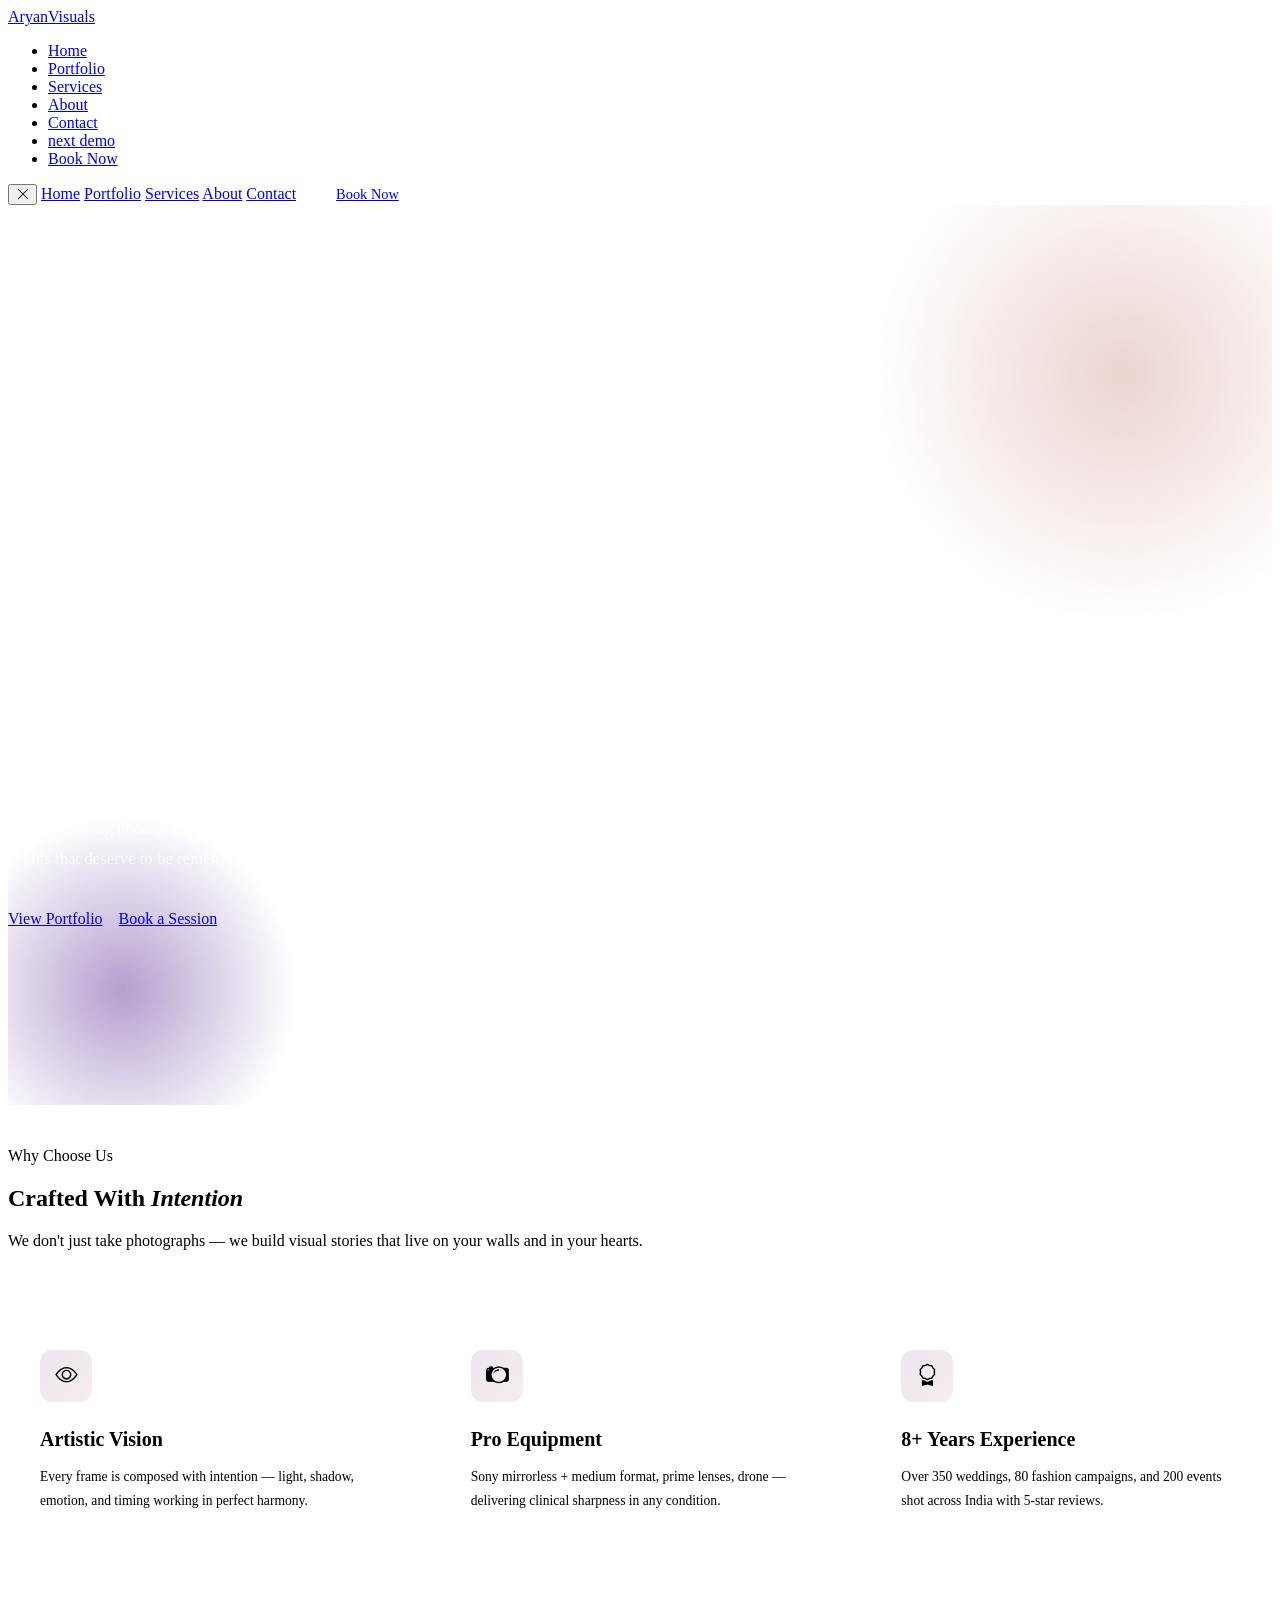
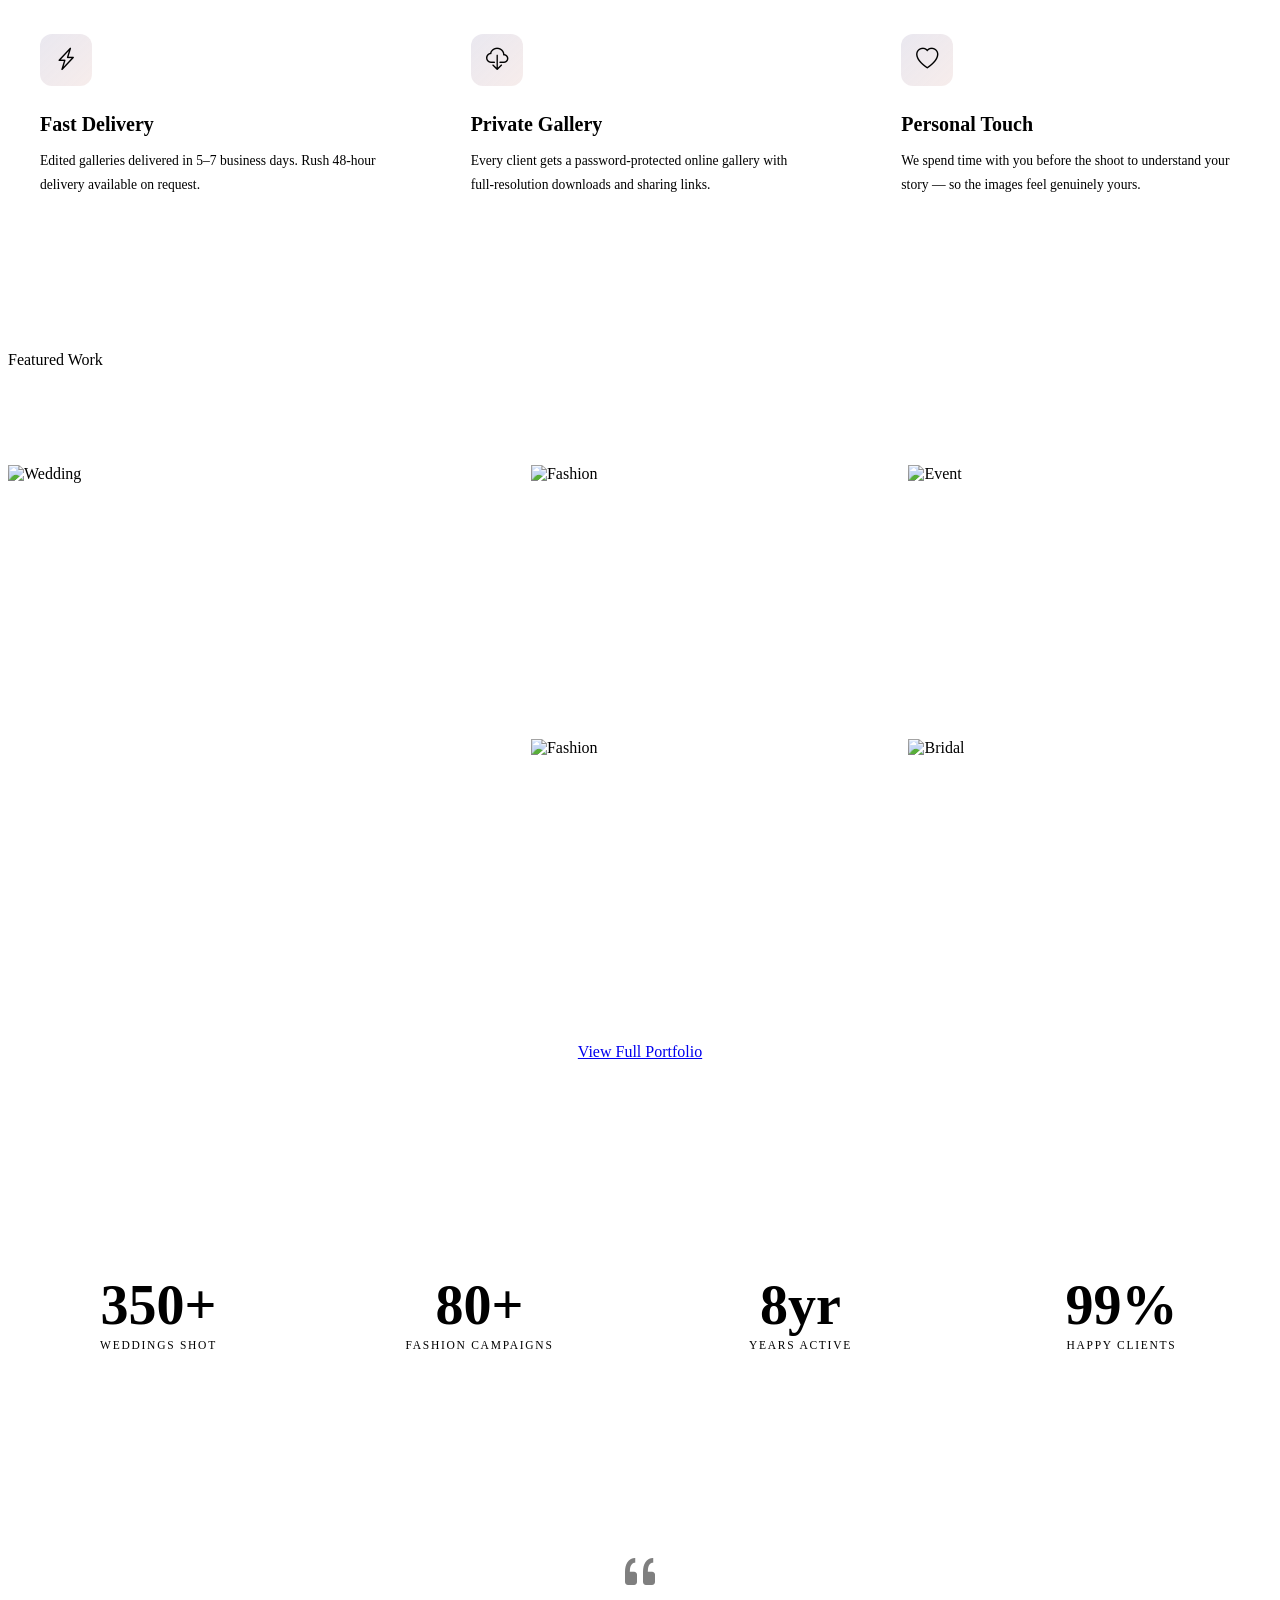
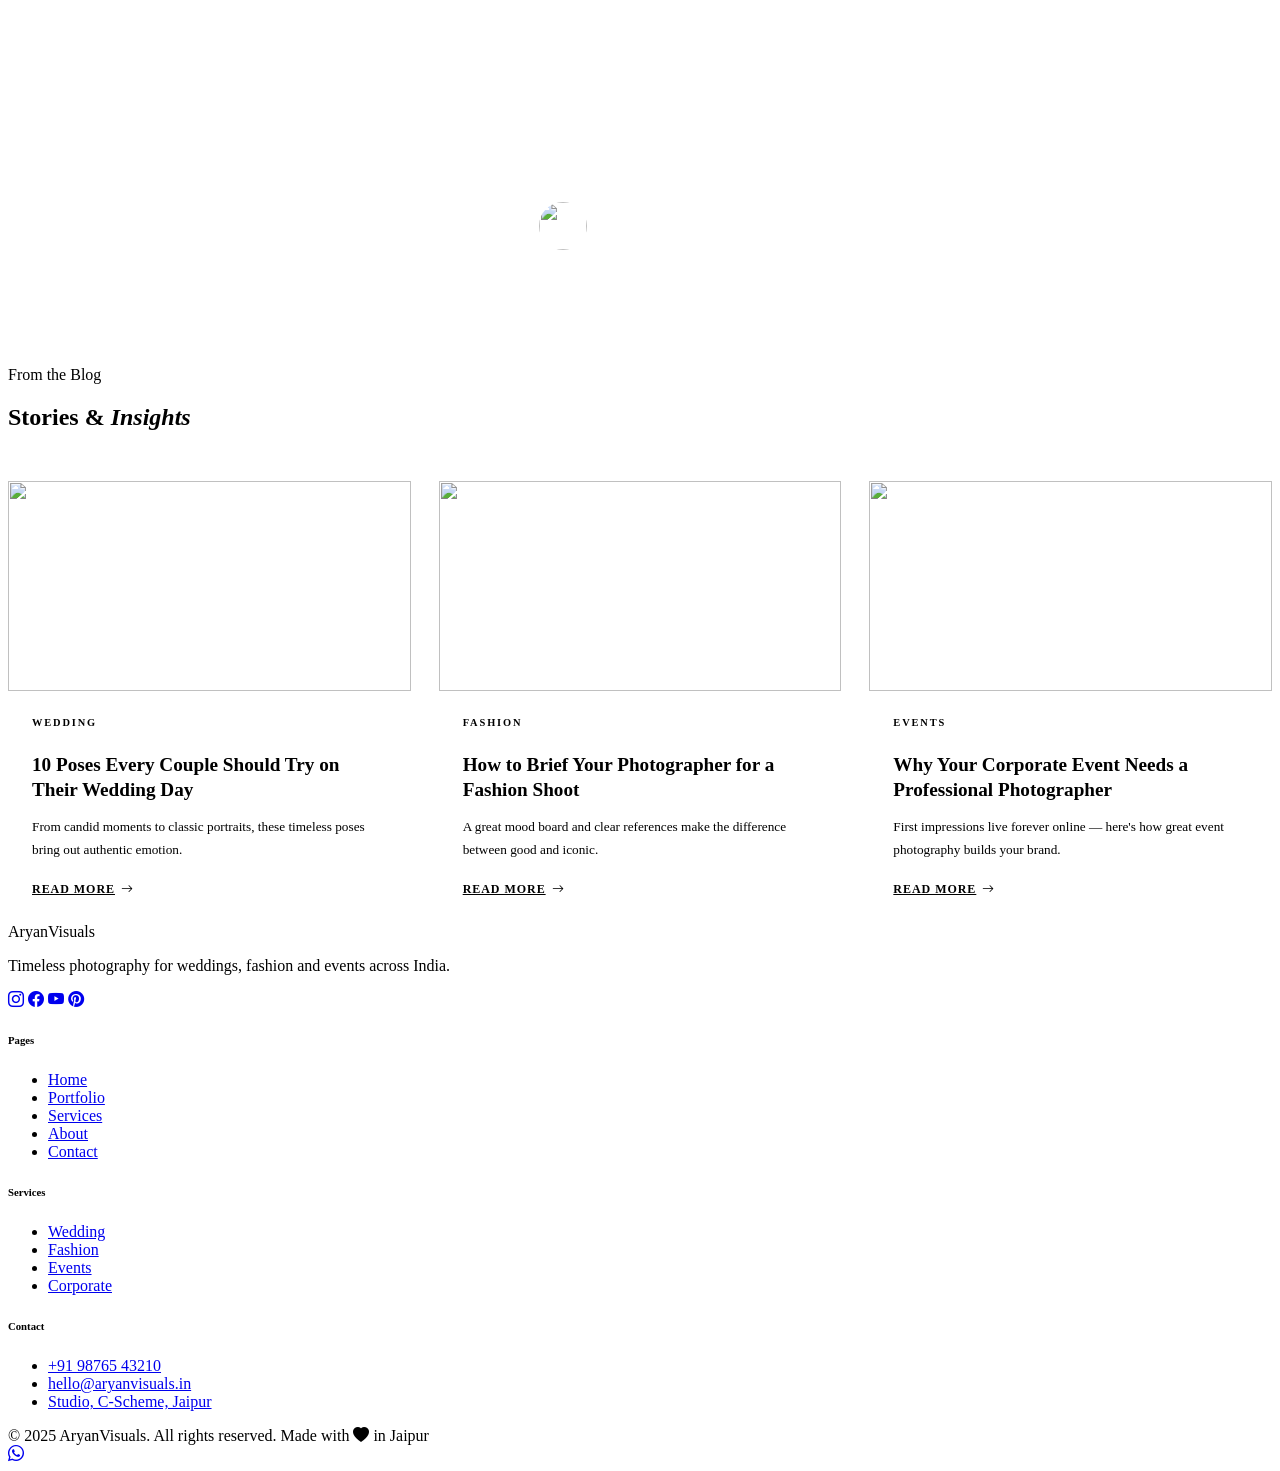
==== commit 5f09950b: "trewedwsewdjewjdeiwo" ====
--- a/index.html
+++ b/index.html
@@ -5,7 +5,219 @@
 <title>AryanVisuals — Home</title>
 <link rel="stylesheet" href="style.css"/>
 <link href="https://cdn.jsdelivr.net/npm/bootstrap-icons@1.11.3/font/bootstrap-icons.min.css" rel="stylesheet"/>
-
+<style>
+/* ── HERO ── */
+.hero{
+  min-height:100vh;
+  background:var(--grad);
+  display:flex;align-items:center;
+  position:relative;overflow:hidden;
+}
+.hero-bg-img{
+  position:absolute;inset:0;
+  background:url('https://images.unsplash.com/photo-1606800052052-a08af7148866?w=1800&q=80') center/cover no-repeat;
+  opacity:.18;
+  mix-blend-mode:luminosity;
+}
+.hero-orb{
+  position:absolute;width:500px;height:500px;border-radius:50%;
+  background:radial-gradient(circle,rgba(200,131,122,.35),transparent 70%);
+  right:-100px;top:-80px;
+}
+.hero-orb2{
+  position:absolute;width:350px;height:350px;border-radius:50%;
+  background:radial-gradient(circle,rgba(107,63,160,.5),transparent 70%);
+  left:-60px;bottom:-60px;
+}
+.hero-content{
+  position:relative;z-index:2;
+  max-width:700px;
+}
+.hero-tag{
+  display:inline-flex;align-items:center;gap:10px;
+  background:rgba(255,255,255,.12);
+  border:1px solid rgba(255,255,255,.2);
+  padding:8px 20px;border-radius:100px;
+  font-size:.7rem;letter-spacing:.18em;text-transform:uppercase;
+  color:rgba(255,255,255,.85);margin-bottom:28px;
+}
+.hero-tag i{color:var(--rose-lt)}
+.hero h1{
+  font-size:clamp(3rem,7vw,5.5rem);
+  color:#fff;font-weight:700;
+  line-height:1.05;margin-bottom:24px;
+}
+.hero h1 em{
+  color:var(--rose-lt);font-style:italic;
+  display:block;font-weight:400;
+}
+.hero-sub{
+  color:rgba(255,255,255,.7);font-size:1.05rem;
+  font-weight:300;line-height:1.8;max-width:480px;margin-bottom:36px;
+}
+.hero-actions{display:flex;gap:16px;flex-wrap:wrap}
+.hero-scroll-hint{
+  position:absolute;bottom:32px;left:50%;transform:translateX(-50%);
+  display:flex;flex-direction:column;align-items:center;gap:8px;
+  color:rgba(255,255,255,.4);font-size:.65rem;letter-spacing:.15em;text-transform:uppercase;
+}
+.scroll-line{
+  width:1px;height:40px;
+  background:linear-gradient(to bottom,rgba(255,255,255,.5),transparent);
+  animation:scrollpulse 2s infinite;
+}
+@keyframes scrollpulse{0%,100%{opacity:.3;transform:scaleY(.8)}50%{opacity:1;transform:scaleY(1)}}
+
+/* ── MARQUEE ── */
+.marquee-strip{
+  background:var(--violet);padding:14px 0;overflow:hidden;
+  border-top:1px solid rgba(255,255,255,.1);border-bottom:1px solid rgba(255,255,255,.1);
+}
+.marquee-track{
+  display:flex;gap:48px;width:max-content;
+  animation:marquee 20s linear infinite;
+}
+.marquee-track span{
+  font-size:.72rem;letter-spacing:.18em;text-transform:uppercase;
+  color:rgba(255,255,255,.5);white-space:nowrap;display:flex;align-items:center;gap:16px;
+}
+.marquee-track span i{color:var(--rose-lt);font-size:.6rem}
+@keyframes marquee{0%{transform:translateX(0)}100%{transform:translateX(-50%)}}
+
+/* ── WHY US ── */
+.why-grid{
+  display:grid;grid-template-columns:repeat(3,1fr);gap:28px;
+  margin-top:60px;
+}
+.why-card{
+  padding:40px 32px;
+  border:1px solid var(--border);
+  background:var(--white);
+  position:relative;overflow:hidden;
+  transition:transform .3s,box-shadow .3s,border-color .3s;
+}
+.why-card::before{
+  content:'';position:absolute;left:0;top:0;bottom:0;width:3px;
+  background:var(--grad);transform:scaleY(0);transform-origin:bottom;
+  transition:transform .35s;
+}
+.why-card:hover{transform:translateY(-8px);box-shadow:0 20px 60px rgba(45,27,105,.1);border-color:transparent}
+.why-card:hover::before{transform:scaleY(1)}
+.why-icon{
+  width:52px;height:52px;border-radius:12px;
+  background:linear-gradient(135deg,rgba(45,27,105,.1),rgba(200,131,122,.15));
+  display:flex;align-items:center;justify-content:center;
+  font-size:1.4rem;color:var(--violet2);margin-bottom:22px;
+}
+.why-card h4{font-size:1.25rem;margin-bottom:10px;color:var(--ink)}
+.why-card p{font-size:.85rem;color:var(--muted);line-height:1.75}
+
+/* ── FEATURED WORK ── */
+.featured-section{background:var(--violet);padding:100px 0}
+.featured-grid{
+  display:grid;
+  grid-template-columns:1.4fr 1fr 1fr;
+  grid-template-rows:260px 260px;
+  gap:14px;margin-top:50px;
+}
+.feat-item{overflow:hidden;position:relative;cursor:pointer}
+.feat-item:first-child{grid-row:1/3}
+.feat-item img{
+  width:100%;height:100%;object-fit:cover;
+  transition:transform .6s cubic-bezier(.25,.46,.45,.94);
+}
+.feat-item:hover img{transform:scale(1.08)}
+.feat-overlay{
+  position:absolute;inset:0;
+  background:linear-gradient(to top,rgba(45,27,105,.8) 0%,transparent 55%);
+  opacity:0;transition:opacity .35s;
+  display:flex;align-items:flex-end;padding:22px;
+}
+.feat-item:hover .feat-overlay{opacity:1}
+.feat-overlay-text{color:#fff}
+.feat-overlay-text strong{
+  font-family:'Cormorant Garamond',serif;
+  font-size:1.15rem;display:block;margin-bottom:2px;
+}
+.feat-overlay-text span{font-size:.72rem;color:var(--rose-lt);letter-spacing:.08em}
+.view-all-wrap{text-align:center;margin-top:44px}
+
+/* ── COUNTERS ── */
+.counters-section{padding:80px 0;background:var(--champagne)}
+.counters-grid{
+  display:grid;grid-template-columns:repeat(4,1fr);gap:20px;
+}
+.counter-box{text-align:center;padding:36px 20px}
+.counter-num{
+  font-family:'Cormorant Garamond',serif;
+  font-size:3.5rem;font-weight:700;color:var(--violet);
+  line-height:1;margin-bottom:6px;
+}
+.counter-num span{color:var(--rose)}
+.counter-lbl{
+  font-size:.72rem;letter-spacing:.15em;text-transform:uppercase;
+  color:var(--muted);font-weight:500;
+}
+
+/* ── RECENT BLOGS ── */
+.blog-grid{display:grid;grid-template-columns:repeat(3,1fr);gap:28px;margin-top:50px}
+.blog-card{background:var(--white);border:1px solid var(--border);overflow:hidden;transition:box-shadow .3s,transform .3s}
+.blog-card:hover{transform:translateY(-6px);box-shadow:0 20px 50px rgba(45,27,105,.1)}
+.blog-img{height:210px;overflow:hidden}
+.blog-img img{width:100%;height:100%;object-fit:cover;transition:transform .5s}
+.blog-card:hover .blog-img img{transform:scale(1.06)}
+.blog-body{padding:26px 24px}
+.blog-cat{
+  font-size:.65rem;letter-spacing:.18em;text-transform:uppercase;
+  color:var(--rose);font-weight:600;margin-bottom:10px;display:block;
+}
+.blog-body h4{font-size:1.2rem;color:var(--ink);margin-bottom:10px;line-height:1.3}
+.blog-body p{font-size:.83rem;color:var(--muted);line-height:1.7;margin-bottom:18px}
+.blog-link{
+  font-size:.75rem;font-weight:600;letter-spacing:.08em;text-transform:uppercase;
+  color:var(--violet2);display:inline-flex;align-items:center;gap:6px;
+  transition:gap .2s;
+}
+.blog-link:hover{gap:10px;color:var(--violet)}
+
+/* ── TESTIMONIAL STRIP ── */
+.testi-strip{background:var(--violet);padding:80px 0}
+.testi-slide{max-width:760px;margin:0 auto;text-align:center}
+.testi-quote-icon{font-size:3rem;color:var(--rose-lt);margin-bottom:16px;opacity:.5}
+.testi-text{
+  font-family:'Cormorant Garamond',serif;
+  font-size:clamp(1.3rem,2.5vw,1.8rem);
+  font-style:italic;color:rgba(255,255,255,.9);line-height:1.65;
+  margin-bottom:28px;
+}
+.testi-author-wrap{display:flex;align-items:center;justify-content:center;gap:14px}
+.testi-avatar{
+  width:48px;height:48px;border-radius:50%;
+  border:2px solid var(--rose-lt);overflow:hidden;
+}
+.testi-avatar img{width:100%;height:100%;object-fit:cover}
+.testi-name{color:#fff;font-weight:600;font-size:.9rem;text-align:left}
+.testi-role-txt{color:rgba(255,255,255,.45);font-size:.75rem}
+.testi-dots{display:flex;justify-content:center;gap:8px;margin-top:28px}
+.testi-dot{
+  width:8px;height:8px;border-radius:50%;
+  background:rgba(255,255,255,.25);cursor:pointer;transition:all .25s;border:none;
+}
+.testi-dot.active{background:var(--rose-lt);width:22px;border-radius:4px}
+
+@media(max-width:900px){
+  .why-grid{grid-template-columns:1fr 1fr}
+  .featured-grid{grid-template-columns:1fr 1fr;grid-template-rows:auto}
+  .feat-item:first-child{grid-row:auto}
+  .counters-grid{grid-template-columns:1fr 1fr}
+  .blog-grid{grid-template-columns:1fr}
+}
+@media(max-width:600px){
+  .why-grid{grid-template-columns:1fr}
+  .hero h1{font-size:2.6rem}
+  .featured-grid{grid-template-columns:1fr}
+}
+</style>
 </head>
 <body>
 
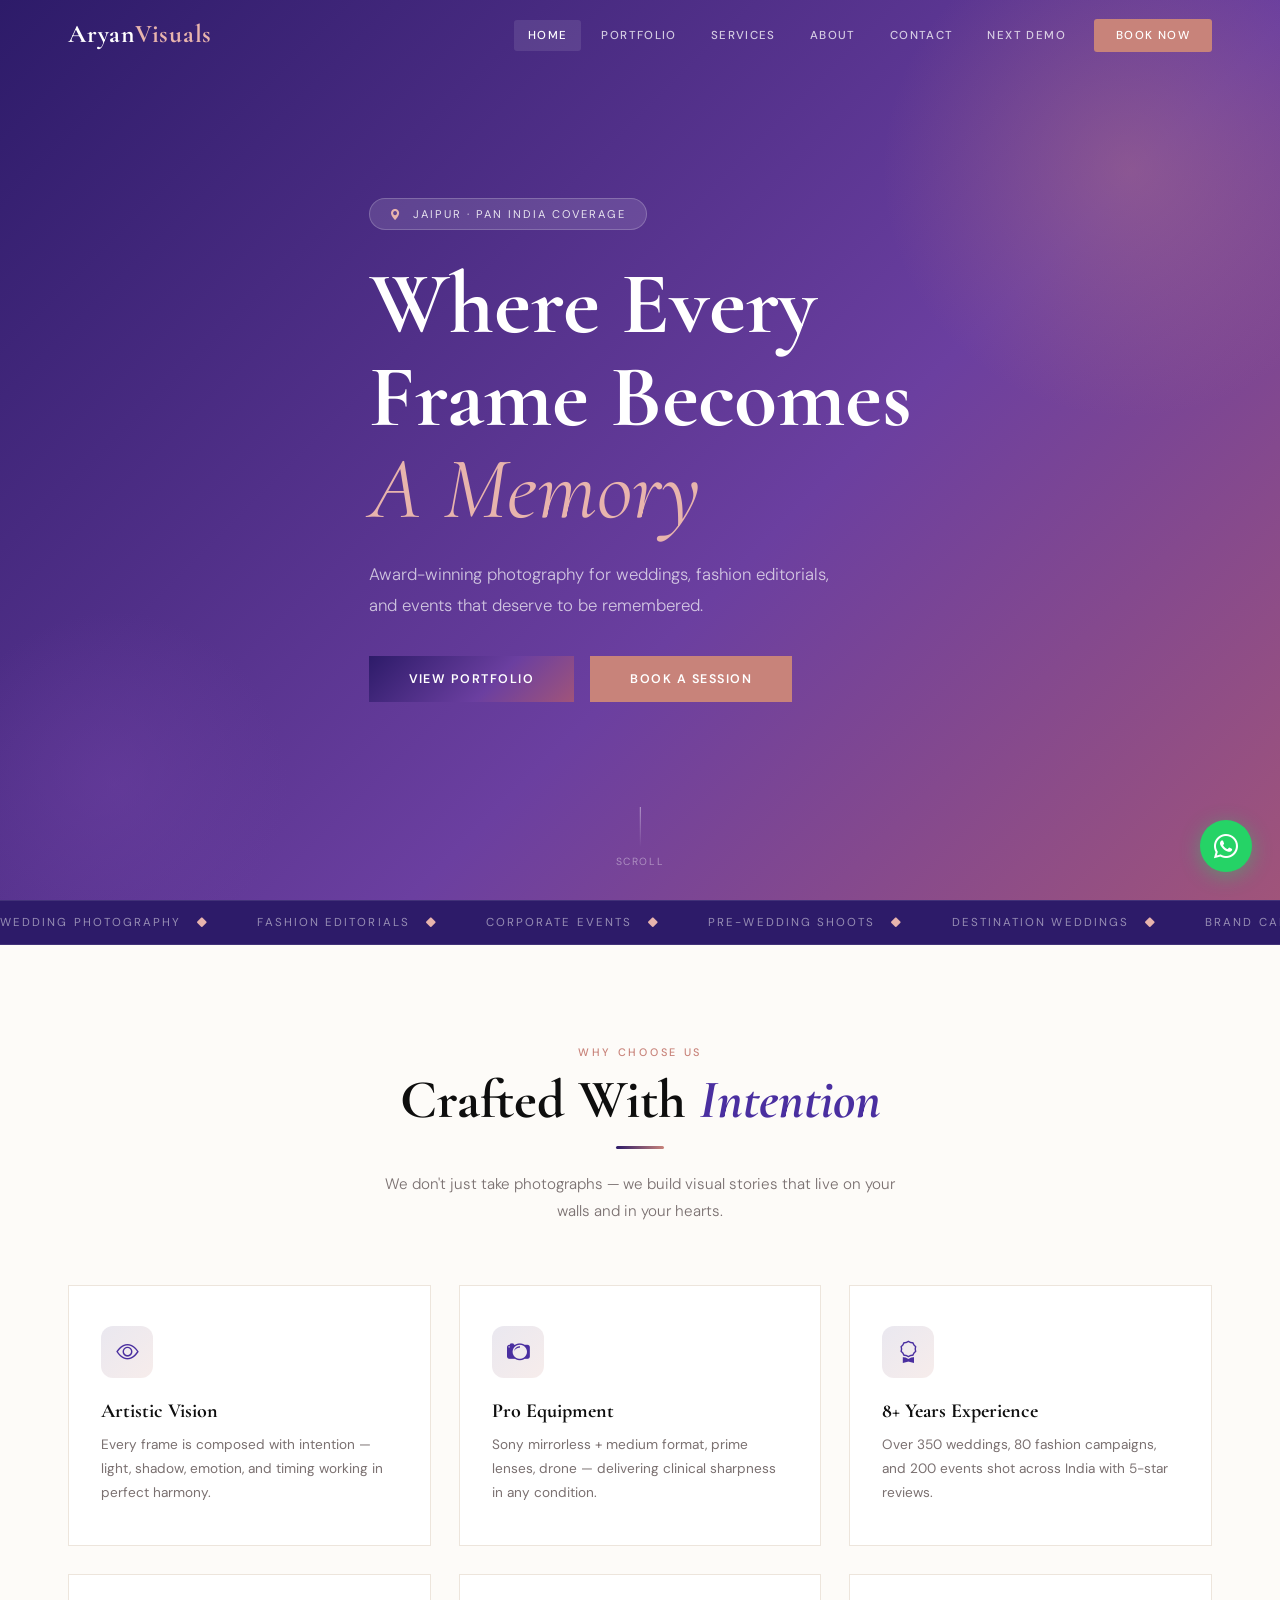
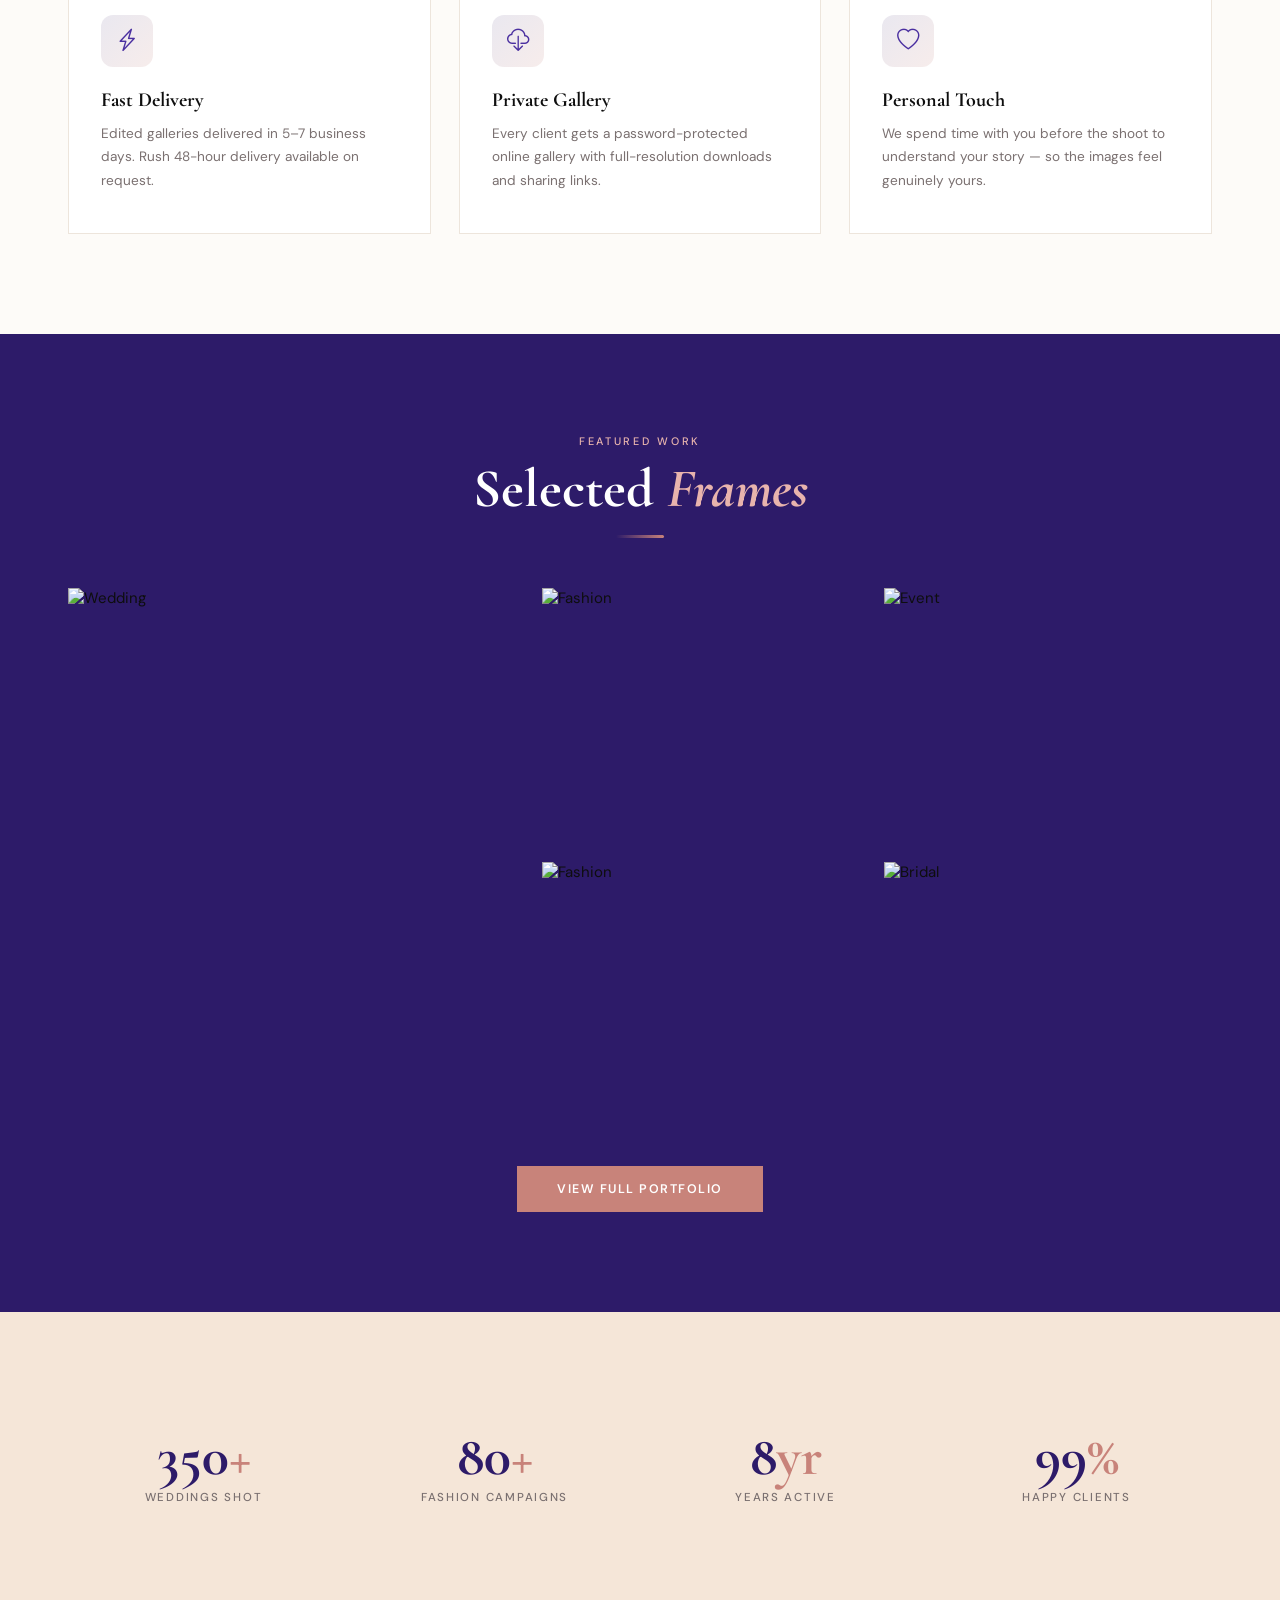
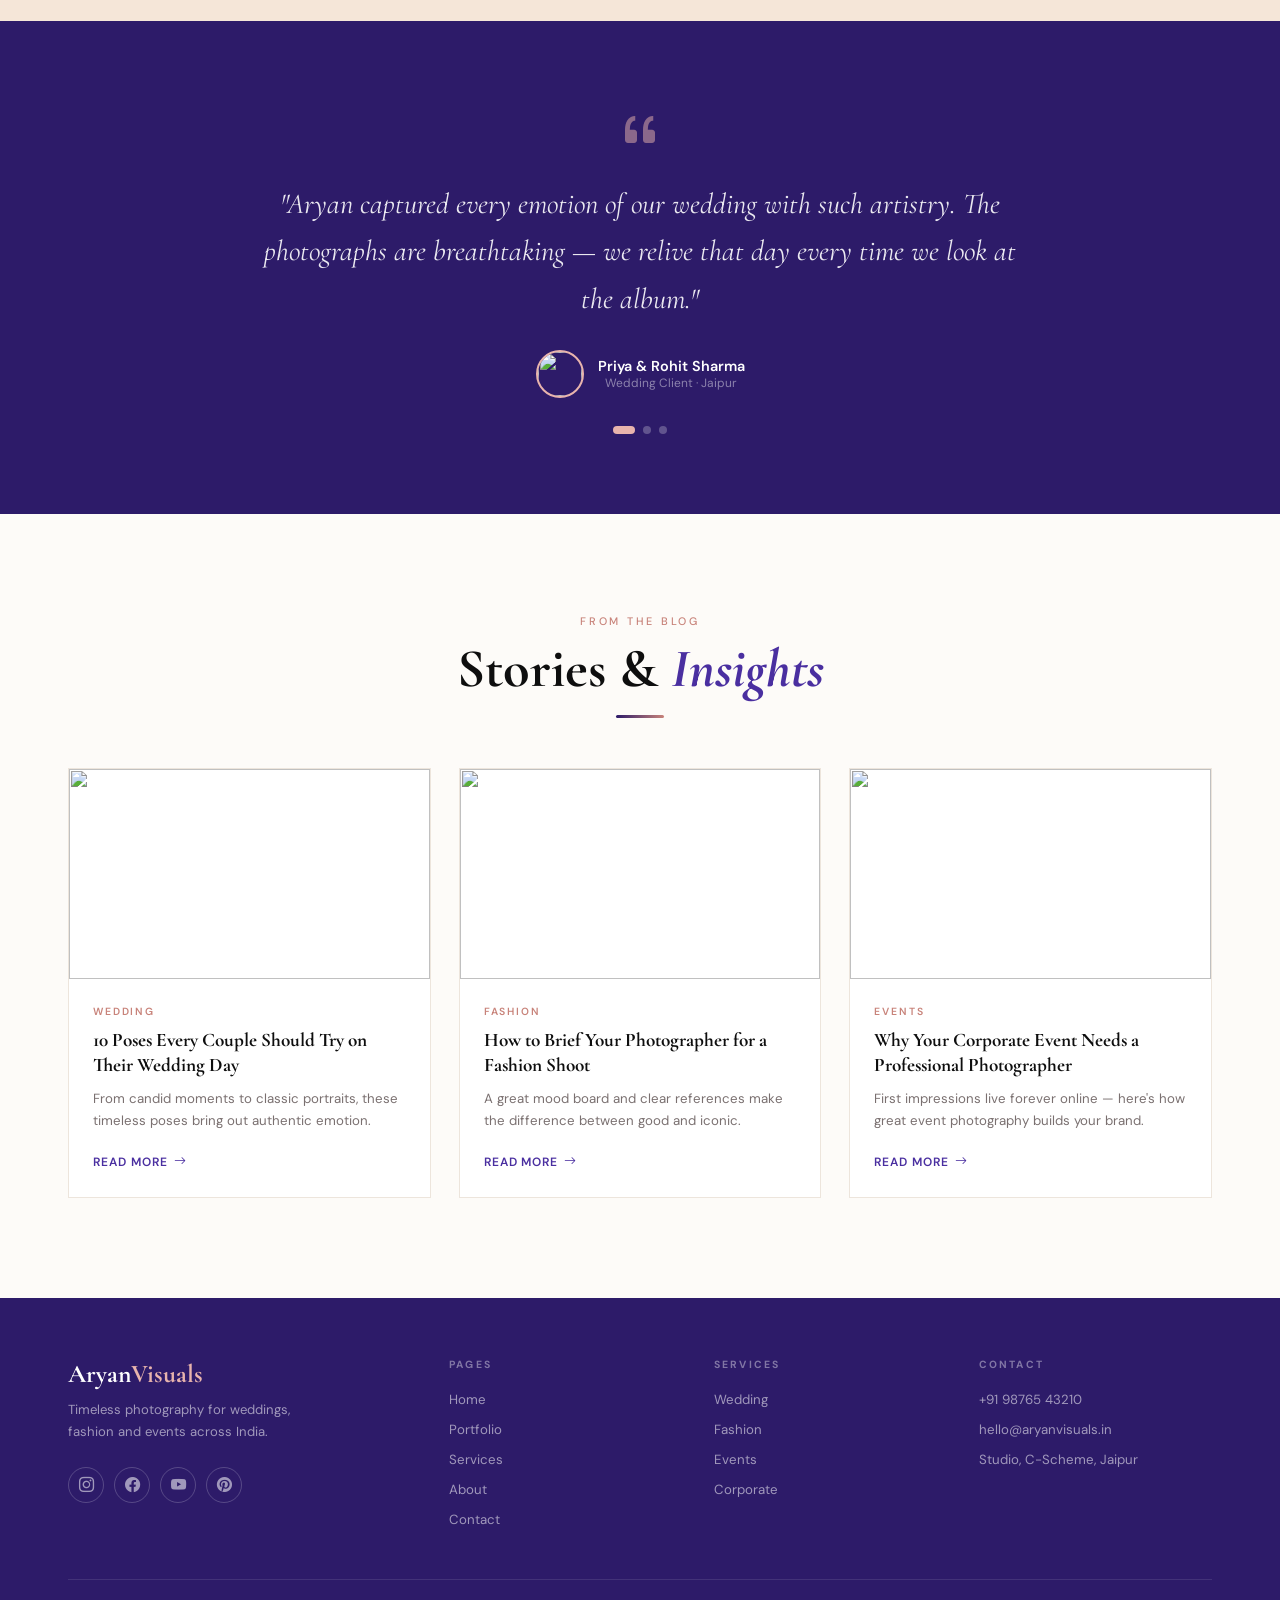
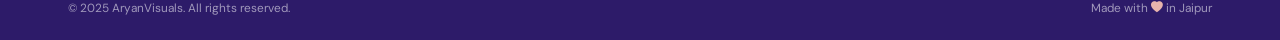
==== commit 8c56f572: "tred" ====
--- a/index.html
+++ b/index.html
@@ -3,7 +3,7 @@
 <head>
 <meta charset="UTF-8"/><meta name="viewport" content="width=device-width,initial-scale=1"/>
 <title>AryanVisuals — Home</title>
-<link rel="stylesheet" href="style.css"/>
+<link rel="stylesheet" href="./css/Style.css">
 <link href="https://cdn.jsdelivr.net/npm/bootstrap-icons@1.11.3/font/bootstrap-icons.min.css" rel="stylesheet"/>
 <style>
 /* ── HERO ── */
--- a/css/Style.css
+++ b/css/Style.css
@@ -0,0 +1,218 @@
+/* ════════════════════════════════════════════════════
+   ARYAN VISUALS — SHARED STYLESHEET
+   Palette: Deep Violet · Rose Gold · Champagne · Ink
+   ════════════════════════════════════════════════════ */
+@import url('https://fonts.googleapis.com/css2?family=Cormorant+Garamond:ital,wght@0,400;0,600;0,700;1,400;1,600&family=DM+Sans:wght@300;400;500;600&display=swap');
+
+:root {
+  --violet:   #2D1B69;   /* deep royal violet */
+  --violet2:  #4A2FA0;   /* mid violet */
+  --rose:     #C8837A;   /* dusty rose-gold */
+  --rose-lt:  #E8B4AD;
+  --champagne:#F5E6D8;
+  --ink:      #0E0E0E;
+  --white:    #FFFFFF;
+  --off-white:#FDFBF8;
+  --muted:    #7A7070;
+  --border:   #EDE5DC;
+  --card:     #FFFFFF;
+  --grad: linear-gradient(135deg, var(--violet) 0%, #6B3FA0 60%, #A0547A 100%);
+}
+
+*,*::before,*::after{box-sizing:border-box;margin:0;padding:0}
+html{scroll-behavior:smooth}
+body{
+  font-family:'DM Sans',sans-serif;
+  font-size:15px;
+  color:var(--ink);
+  background:var(--off-white);
+  overflow-x:hidden;
+}
+h1,h2,h3,h4,h5{font-family:'Cormorant Garamond',serif;line-height:1.15}
+a{text-decoration:none;color:inherit}
+img{max-width:100%;display:block}
+
+/* ── NAVBAR ─────────────────────────────────── */
+.nav-wrap{
+  position:fixed;top:0;left:0;right:0;z-index:1000;
+  padding:18px 0;
+  transition:all .4s ease;
+}
+.nav-wrap.solid{
+  background:var(--violet);
+  padding:10px 0;
+  box-shadow:0 4px 40px rgba(45,27,105,.35);
+}
+.nav-inner{
+  display:flex;align-items:center;justify-content:space-between;
+  max-width:1200px;margin:0 auto;padding:0 28px;
+}
+.nav-logo{
+  font-family:'Cormorant Garamond',serif;
+  font-size:1.6rem;font-weight:700;
+  color:var(--white);letter-spacing:.03em;
+}
+.nav-logo span{color:var(--rose-lt)}
+.nav-links{display:flex;align-items:center;gap:6px;list-style:none}
+.nav-links a{
+  font-size:.72rem;font-weight:500;
+  letter-spacing:.12em;text-transform:uppercase;
+  color:rgba(255,255,255,.75);
+  padding:8px 14px;border-radius:3px;
+  transition:color .25s,background .25s;
+}
+.nav-links a:hover,.nav-links a.active{
+  color:#fff;background:rgba(255,255,255,.1);
+}
+.nav-links .nav-cta{
+  background:var(--rose);color:var(--white) !important;
+  padding:9px 22px !important;margin-left:8px;
+  transition:background .25s,transform .2s !important;
+}
+.nav-links .nav-cta:hover{background:var(--rose-lt);color:var(--ink) !important;transform:translateY(-2px)}
+.hamburger{display:none;flex-direction:column;gap:5px;cursor:pointer;padding:4px}
+.hamburger span{width:24px;height:2px;background:#fff;border-radius:2px;transition:all .3s}
+.mobile-menu{
+  display:none;position:fixed;inset:0;background:var(--violet);
+  flex-direction:column;align-items:center;justify-content:center;
+  gap:28px;z-index:999;
+}
+.mobile-menu.open{display:flex}
+.mobile-menu a{
+  font-family:'Cormorant Garamond',serif;font-size:2.4rem;
+  color:rgba(255,255,255,.8);letter-spacing:.04em;
+  transition:color .2s;
+}
+.mobile-menu a:hover{color:var(--rose-lt)}
+.mobile-close{
+  position:absolute;top:24px;right:28px;
+  background:none;border:none;color:#fff;font-size:2rem;cursor:pointer;
+}
+
+/* ── BUTTONS ─────────────────────────────────── */
+.btn-primary-v{
+  display:inline-block;
+  background:var(--grad);color:#fff;
+  font-family:'DM Sans',sans-serif;font-weight:600;
+  font-size:.78rem;letter-spacing:.12em;text-transform:uppercase;
+  padding:15px 40px;border:none;cursor:pointer;
+  transition:transform .25s,box-shadow .25s;
+  position:relative;overflow:hidden;
+}
+.btn-primary-v::after{
+  content:'';position:absolute;inset:0;
+  background:rgba(255,255,255,.0);transition:background .25s;
+}
+.btn-primary-v:hover{transform:translateY(-3px);box-shadow:0 12px 36px rgba(45,27,105,.4)}
+.btn-primary-v:hover::after{background:rgba(255,255,255,.08)}
+.btn-outline-v{
+  display:inline-block;
+  border:1.5px solid var(--violet);color:var(--violet);
+  font-family:'DM Sans',sans-serif;font-weight:600;
+  font-size:.78rem;letter-spacing:.12em;text-transform:uppercase;
+  padding:14px 38px;cursor:pointer;
+  transition:all .25s;
+}
+.btn-outline-v:hover{background:var(--violet);color:#fff}
+.btn-rose{
+  display:inline-block;
+  background:var(--rose);color:#fff;
+  font-family:'DM Sans',sans-serif;font-weight:600;
+  font-size:.78rem;letter-spacing:.12em;text-transform:uppercase;
+  padding:15px 40px;border:none;cursor:pointer;
+  transition:all .25s;
+}
+.btn-rose:hover{background:#b57068;transform:translateY(-2px)}
+
+/* ── SECTION TITLES ──────────────────────────── */
+.sec-eye{
+  font-size:.68rem;letter-spacing:.25em;text-transform:uppercase;
+  color:var(--rose);font-family:'DM Sans',sans-serif;font-weight:500;
+  margin-bottom:10px;display:block;
+}
+.sec-title{
+  font-size:clamp(2.2rem,4.5vw,3.4rem);font-weight:700;
+  color:var(--ink);margin-bottom:14px;
+}
+.sec-title em{color:var(--violet2);font-style:italic}
+.sec-bar{
+  width:48px;height:3px;margin:0 auto 22px;
+  background:linear-gradient(90deg,var(--violet),var(--rose));
+  border-radius:2px;
+}
+.sec-bar.left{margin-left:0}
+.sec-sub{color:var(--muted);font-weight:300;font-size:.95rem;max-width:540px;line-height:1.8}
+.sec-sub.mx{margin:0 auto}
+
+/* ── FOOTER ──────────────────────────────────── */
+.site-footer{
+  background:var(--violet);
+  padding:60px 0 24px;color:rgba(255,255,255,.55);
+}
+.footer-inner{max-width:1200px;margin:0 auto;padding:0 28px}
+.footer-brand{
+  font-family:'Cormorant Garamond',serif;
+  font-size:1.6rem;font-weight:700;color:#fff;margin-bottom:10px;
+}
+.footer-brand span{color:var(--rose-lt)}
+.footer-desc{font-size:.82rem;max-width:250px;margin-bottom:24px;line-height:1.7}
+.footer-cols{display:grid;grid-template-columns:1.5fr 1fr 1fr 1fr;gap:32px;margin-bottom:40px}
+.footer-col h6{
+  font-family:'DM Sans',sans-serif;
+  font-size:.65rem;letter-spacing:.2em;text-transform:uppercase;
+  color:rgba(255,255,255,.4);margin-bottom:18px;
+}
+.footer-col ul{list-style:none;padding:0}
+.footer-col ul li{margin-bottom:10px}
+.footer-col ul li a{color:rgba(255,255,255,.55);font-size:.83rem;transition:color .2s}
+.footer-col ul li a:hover{color:var(--rose-lt)}
+.footer-socials{display:flex;gap:10px;margin-top:20px}
+.fsoc{
+  width:36px;height:36px;border:1px solid rgba(255,255,255,.2);
+  display:flex;align-items:center;justify-content:center;
+  color:rgba(255,255,255,.55);font-size:.95rem;border-radius:50%;
+  transition:all .25s;
+}
+.fsoc:hover{background:var(--rose);border-color:var(--rose);color:#fff}
+.footer-bottom{
+  border-top:1px solid rgba(255,255,255,.1);padding-top:20px;
+  display:flex;flex-wrap:wrap;gap:10px;
+  justify-content:space-between;font-size:.74rem;
+}
+.footer-bottom a{color:var(--rose-lt)}
+
+/* WhatsApp FAB */
+.wa-fab{
+  position:fixed;bottom:28px;right:28px;
+  width:52px;height:52px;border-radius:50%;
+  background:#25D366;color:#fff;
+  display:flex;align-items:center;justify-content:center;
+  font-size:1.5rem;z-index:9000;
+  box-shadow:0 4px 20px rgba(37,211,102,.45);
+  transition:transform .25s;
+}
+.wa-fab:hover{transform:scale(1.12);color:#fff}
+
+/* ── UTILITIES ───────────────────────────────── */
+.container{max-width:1200px;margin:0 auto;padding:0 28px}
+.section-pad{padding:100px 0}
+.text-center{text-align:center}
+.text-violet{color:var(--violet)}
+.text-rose{color:var(--rose)}
+.reveal{
+  opacity:0;transform:translateY(32px);
+  transition:opacity .7s ease,transform .7s ease;
+}
+.reveal.visible{opacity:1;transform:none}
+
+/* ── RESPONSIVE ──────────────────────────────── */
+@media(max-width:900px){
+  .footer-cols{grid-template-columns:1fr 1fr}
+  .hamburger{display:flex}
+  .nav-links{display:none}
+}
+@media(max-width:600px){
+  .section-pad{padding:64px 0}
+  .footer-cols{grid-template-columns:1fr}
+  .container{padding:0 18px}
+}
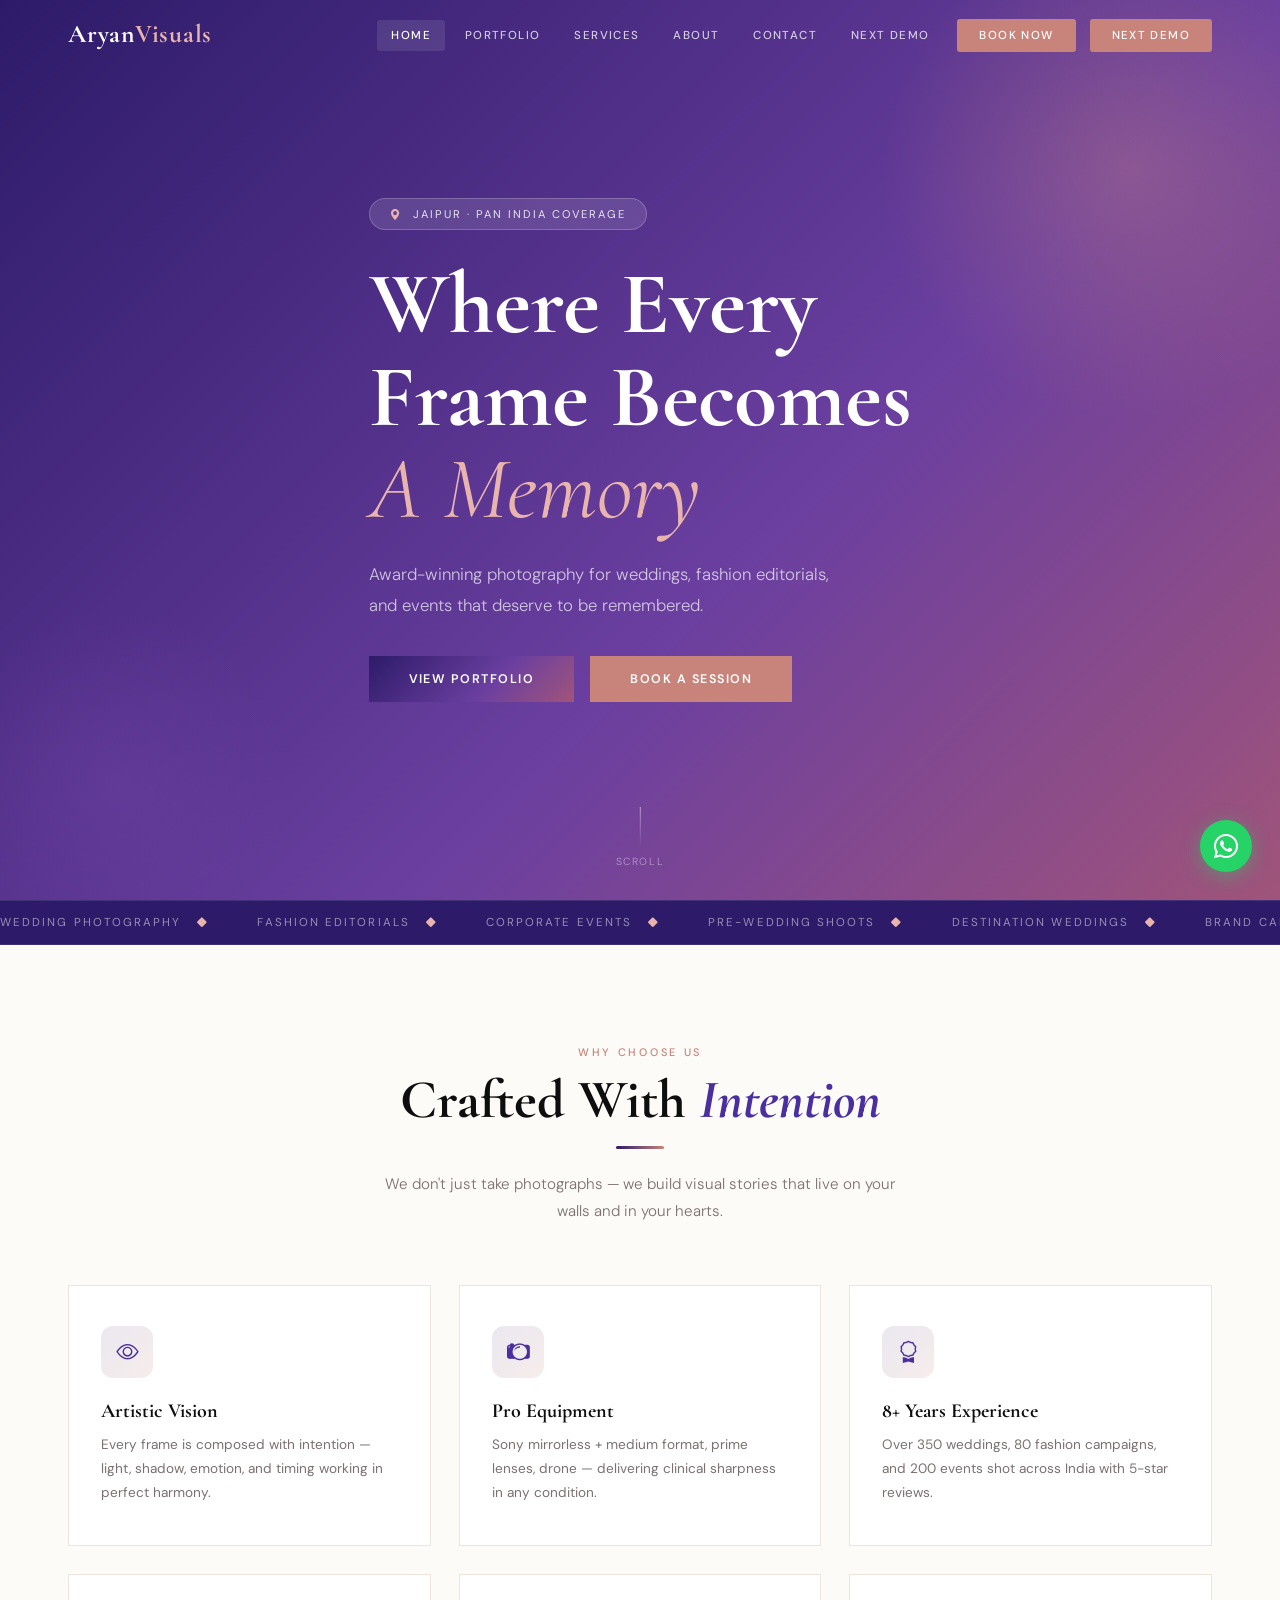
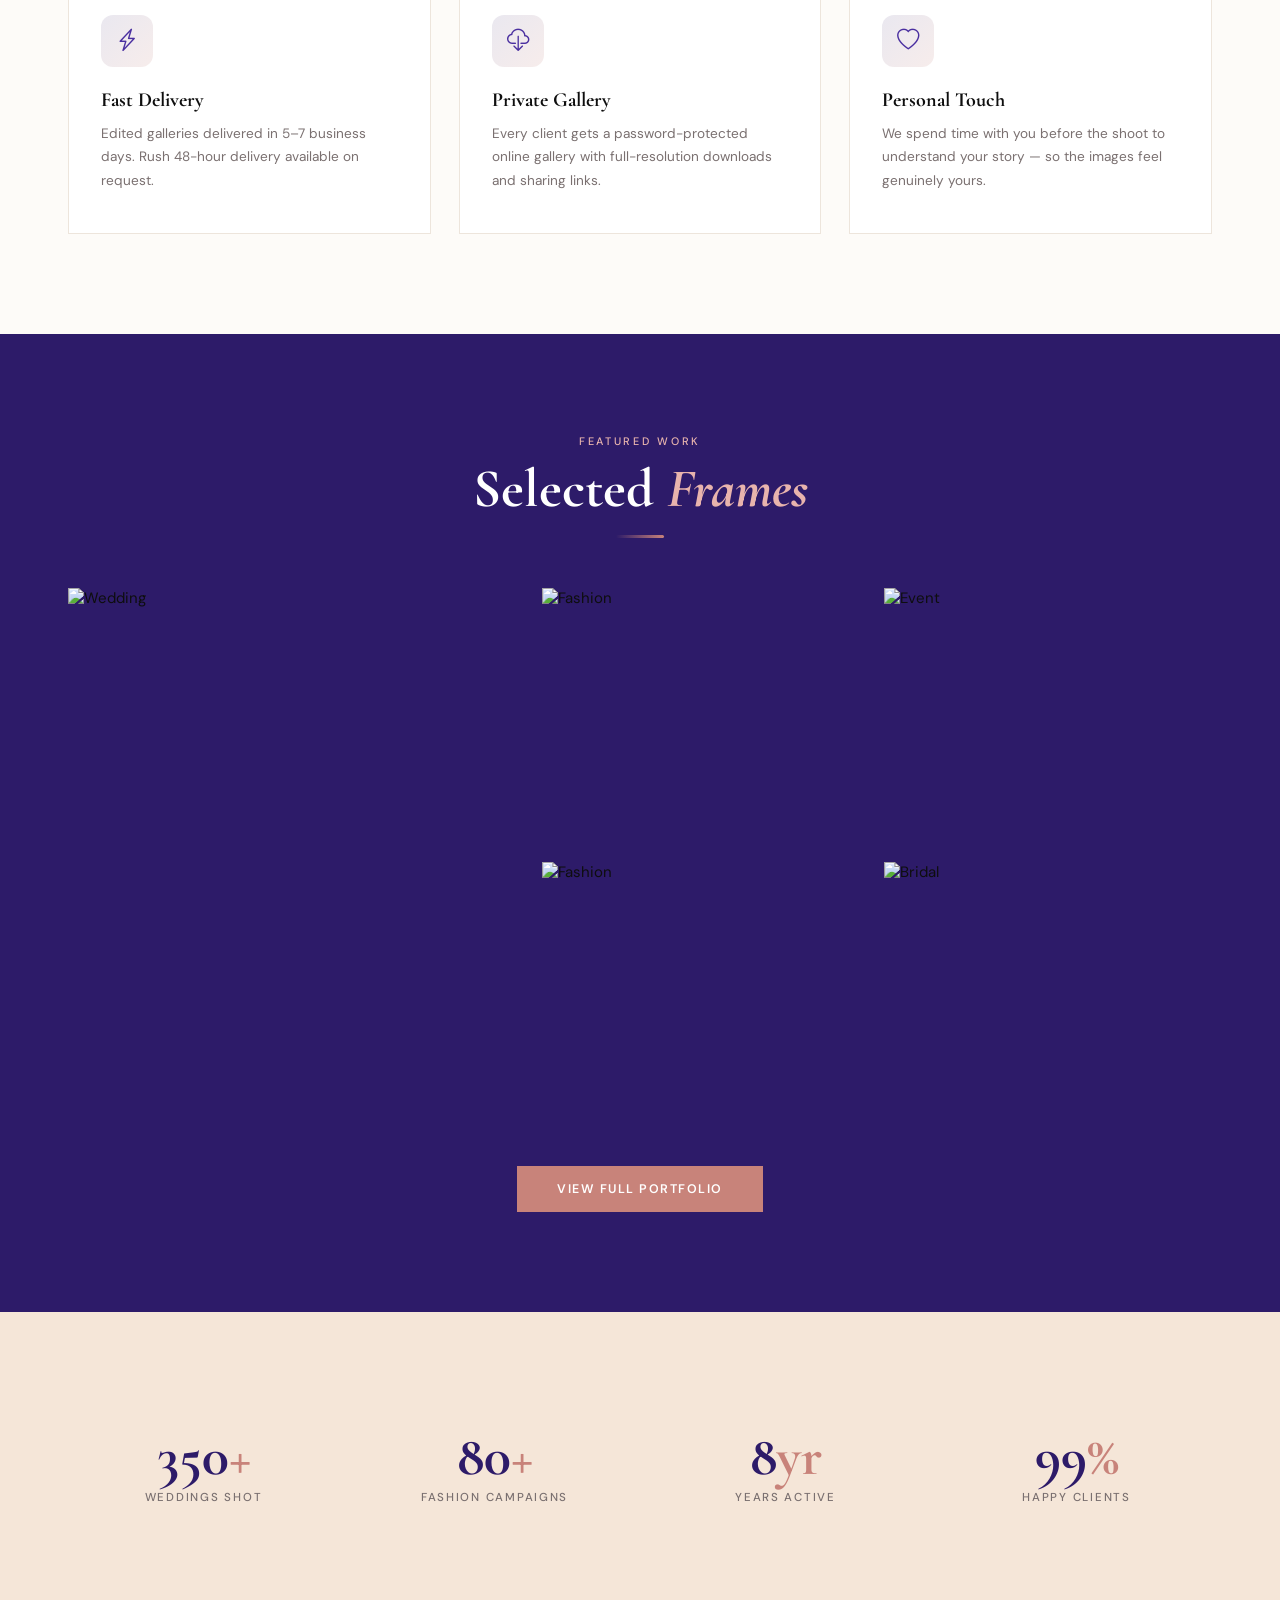
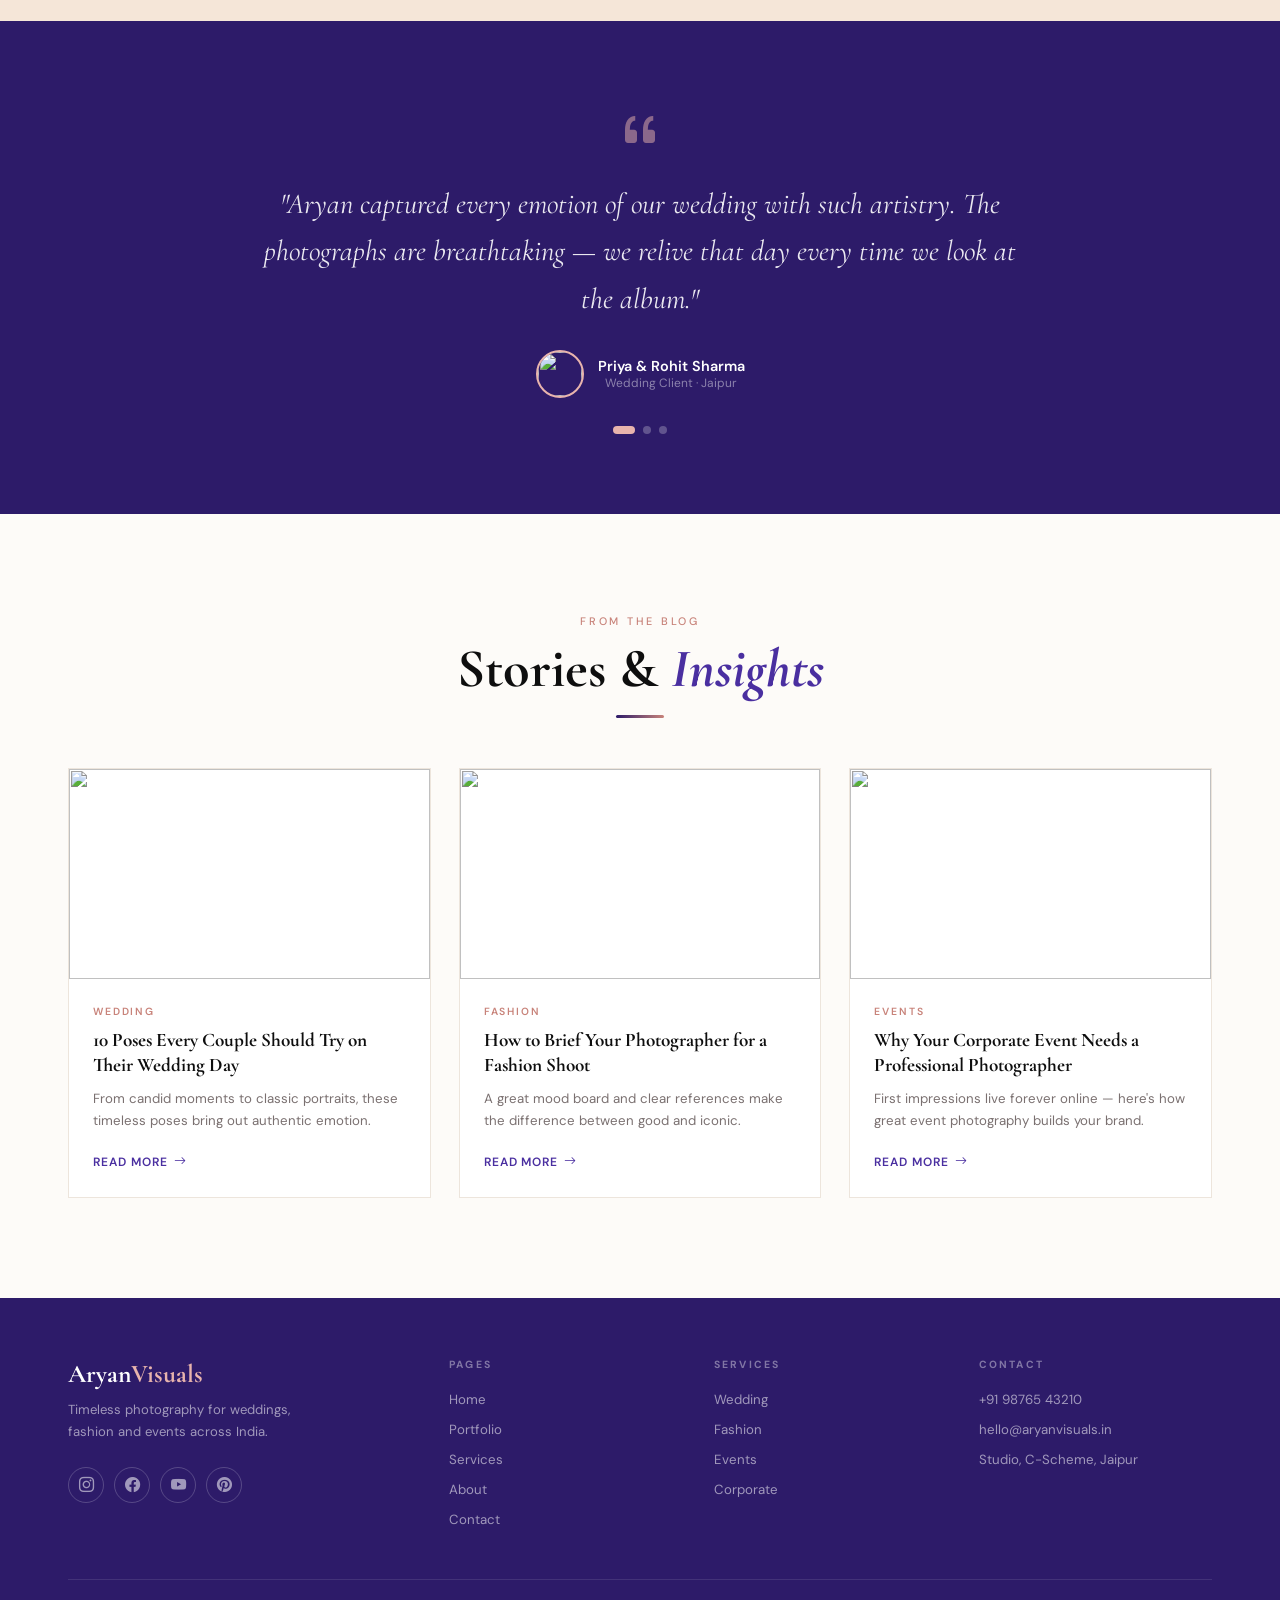
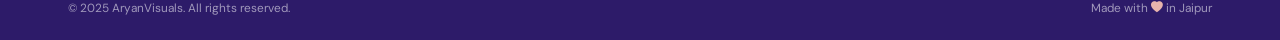
==== commit 7f9034a7: "trrrqwqw" ====
--- a/index.html
+++ b/index.html
@@ -233,6 +233,7 @@
       <li><a href="contact.html">Contact</a></li>
       <li><a href="index333333.html">next demo</a></li>
       <li><a href="contact.html" class="nav-cta">Book Now</a></li>
+       <li><a href="indexx333.html" class="nav-cta">next demo</a></li>
     </ul>
     <div class="hamburger" id="ham"><span></span><span></span><span></span></div>
   </div>
@@ -244,6 +245,7 @@
   <a href="services.html" onclick="closeMobile()">Services</a>
   <a href="about.html" onclick="closeMobile()">About</a>
   <a href="contact.html" onclick="closeMobile()">Contact</a>
+   <a href="indexx333.html" onclick="closeMobile()">next demo</a>
   <a href="contact.html" onclick="closeMobile()" class="btn-rose" style="font-size:.9rem;padding:12px 36px">Book Now</a>
 </div>
 
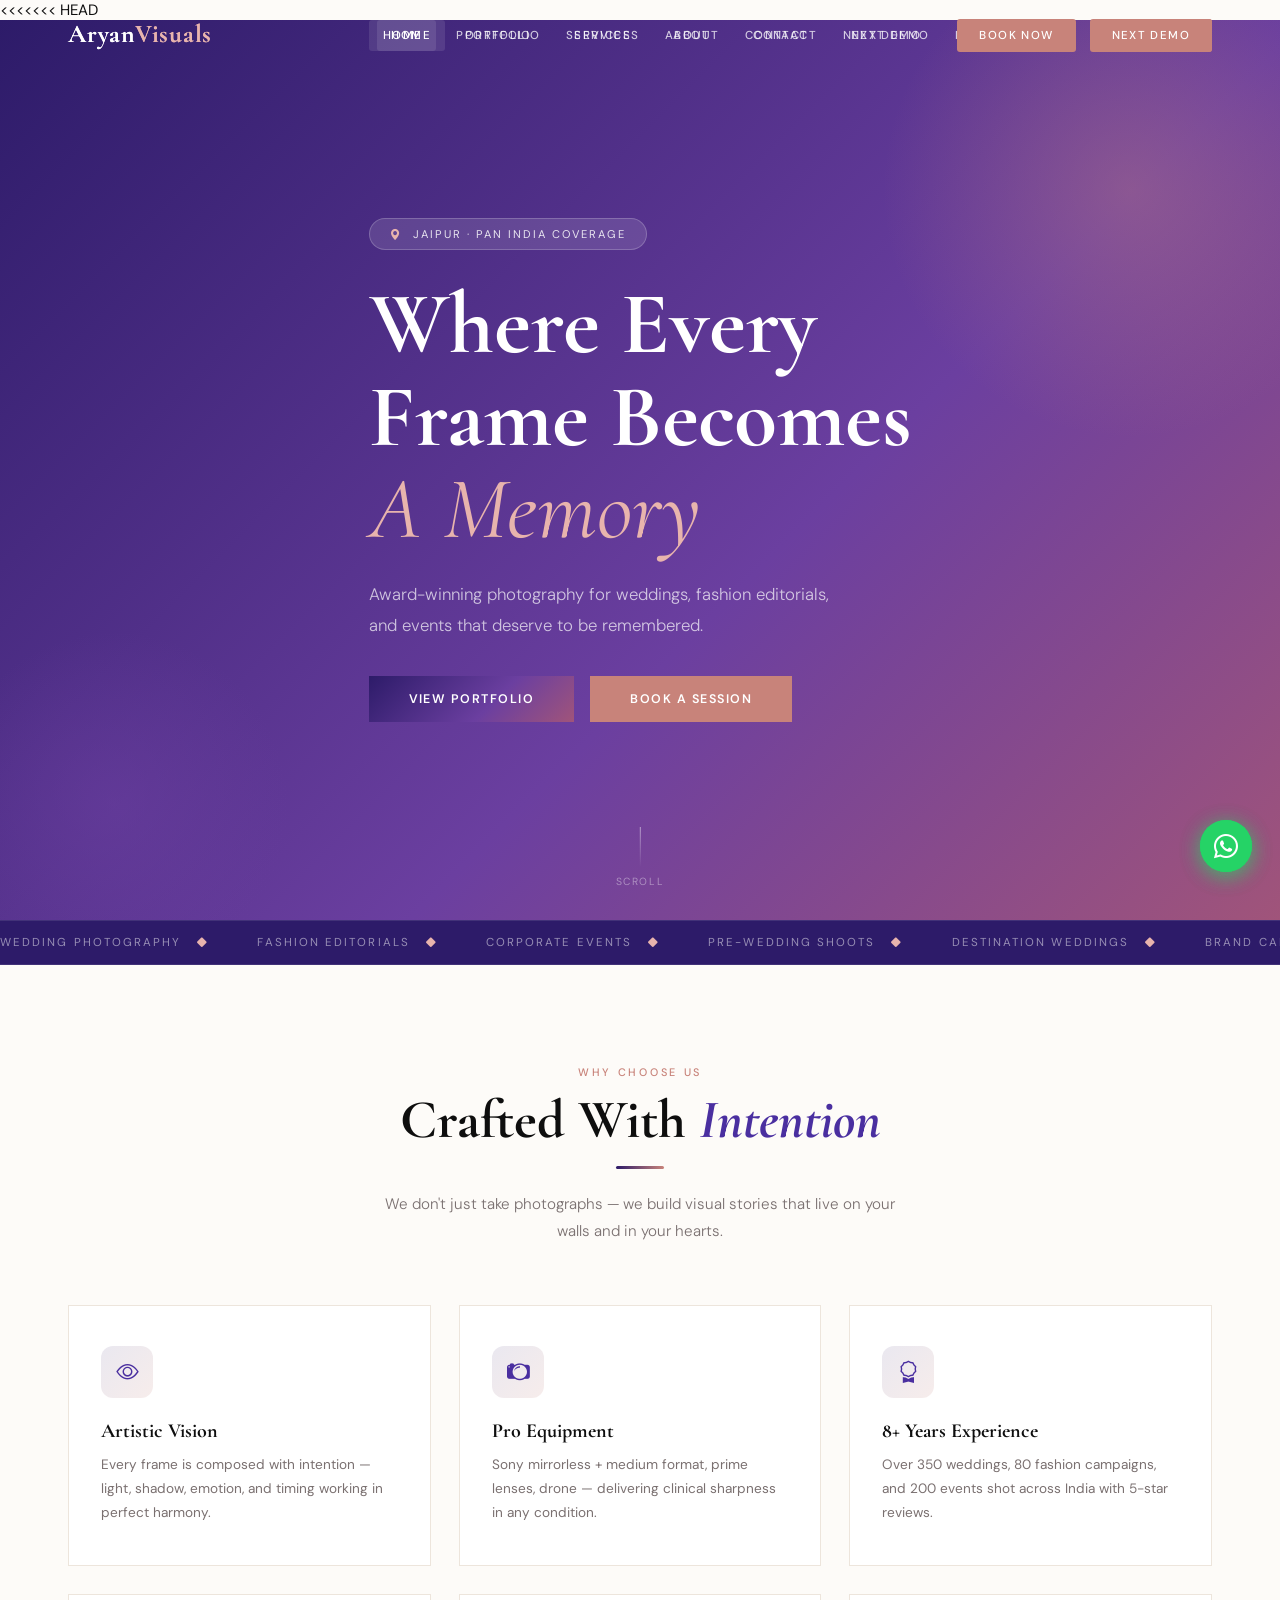
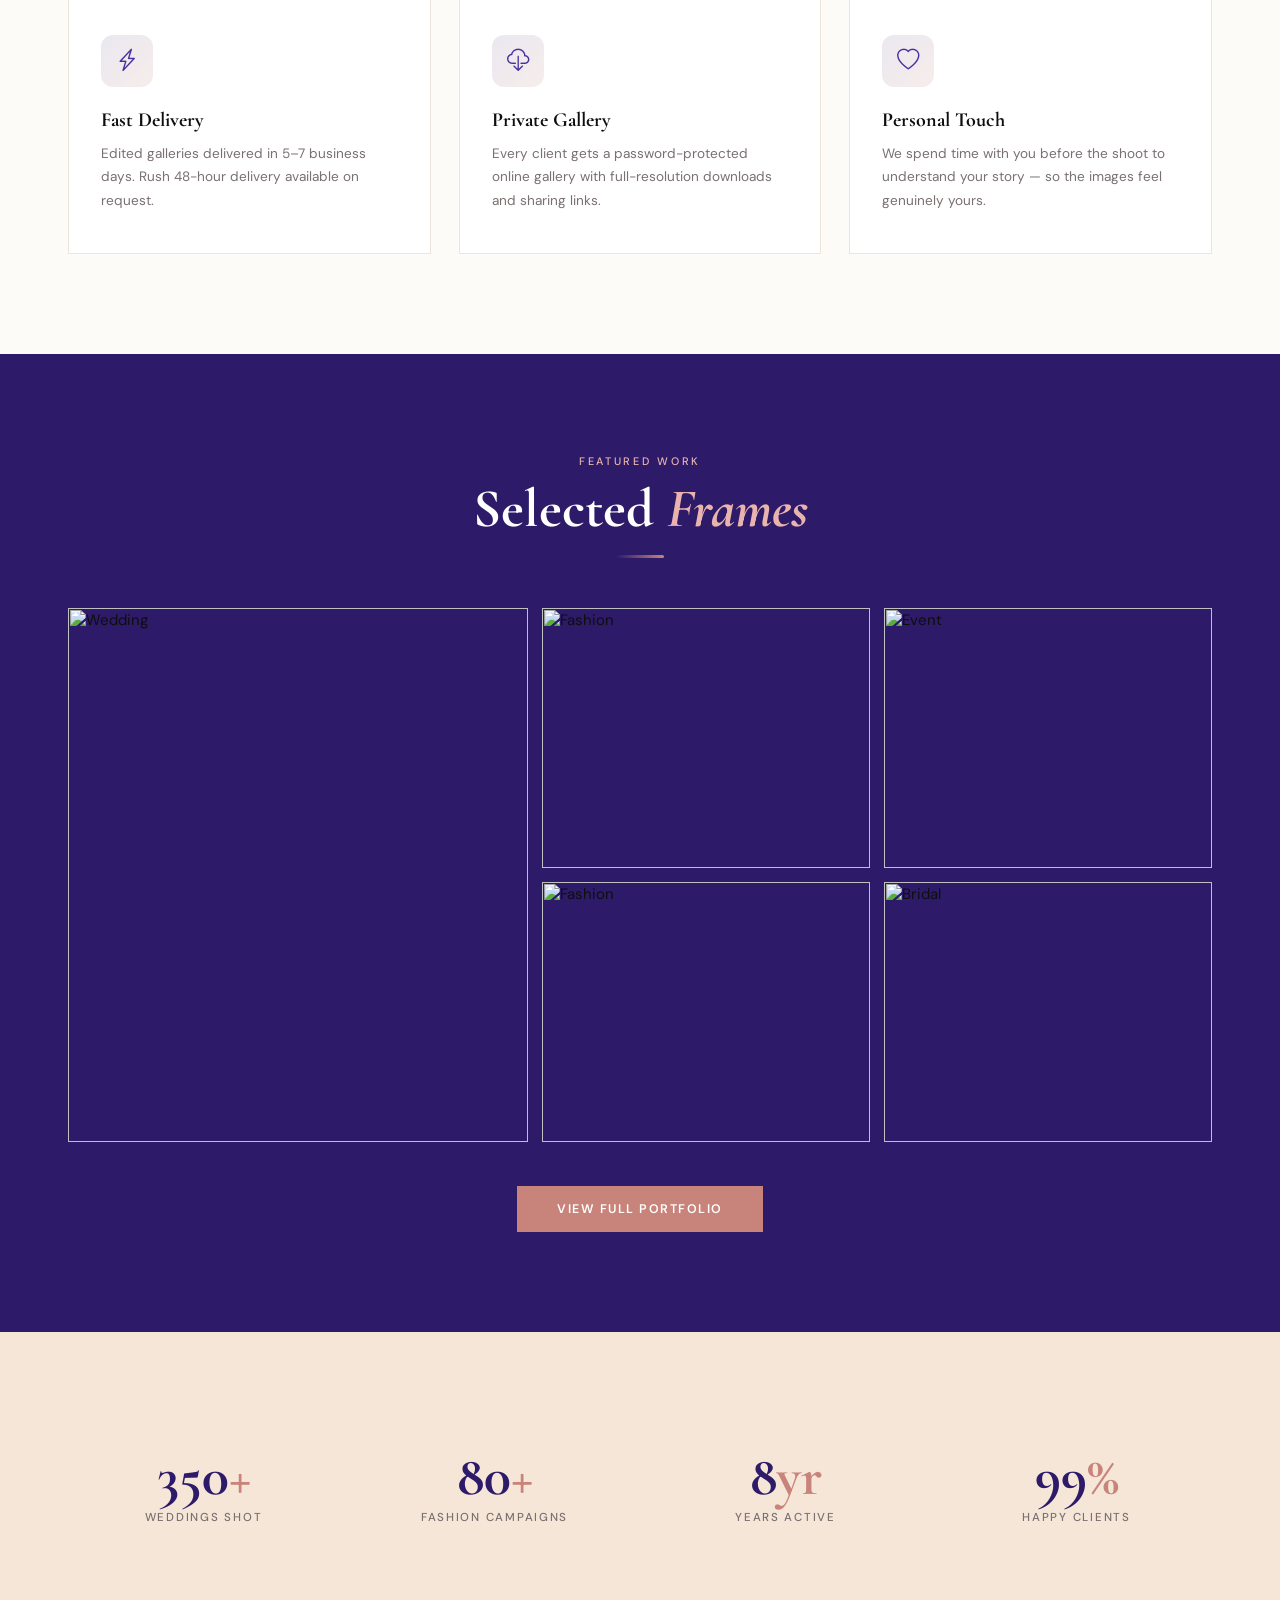
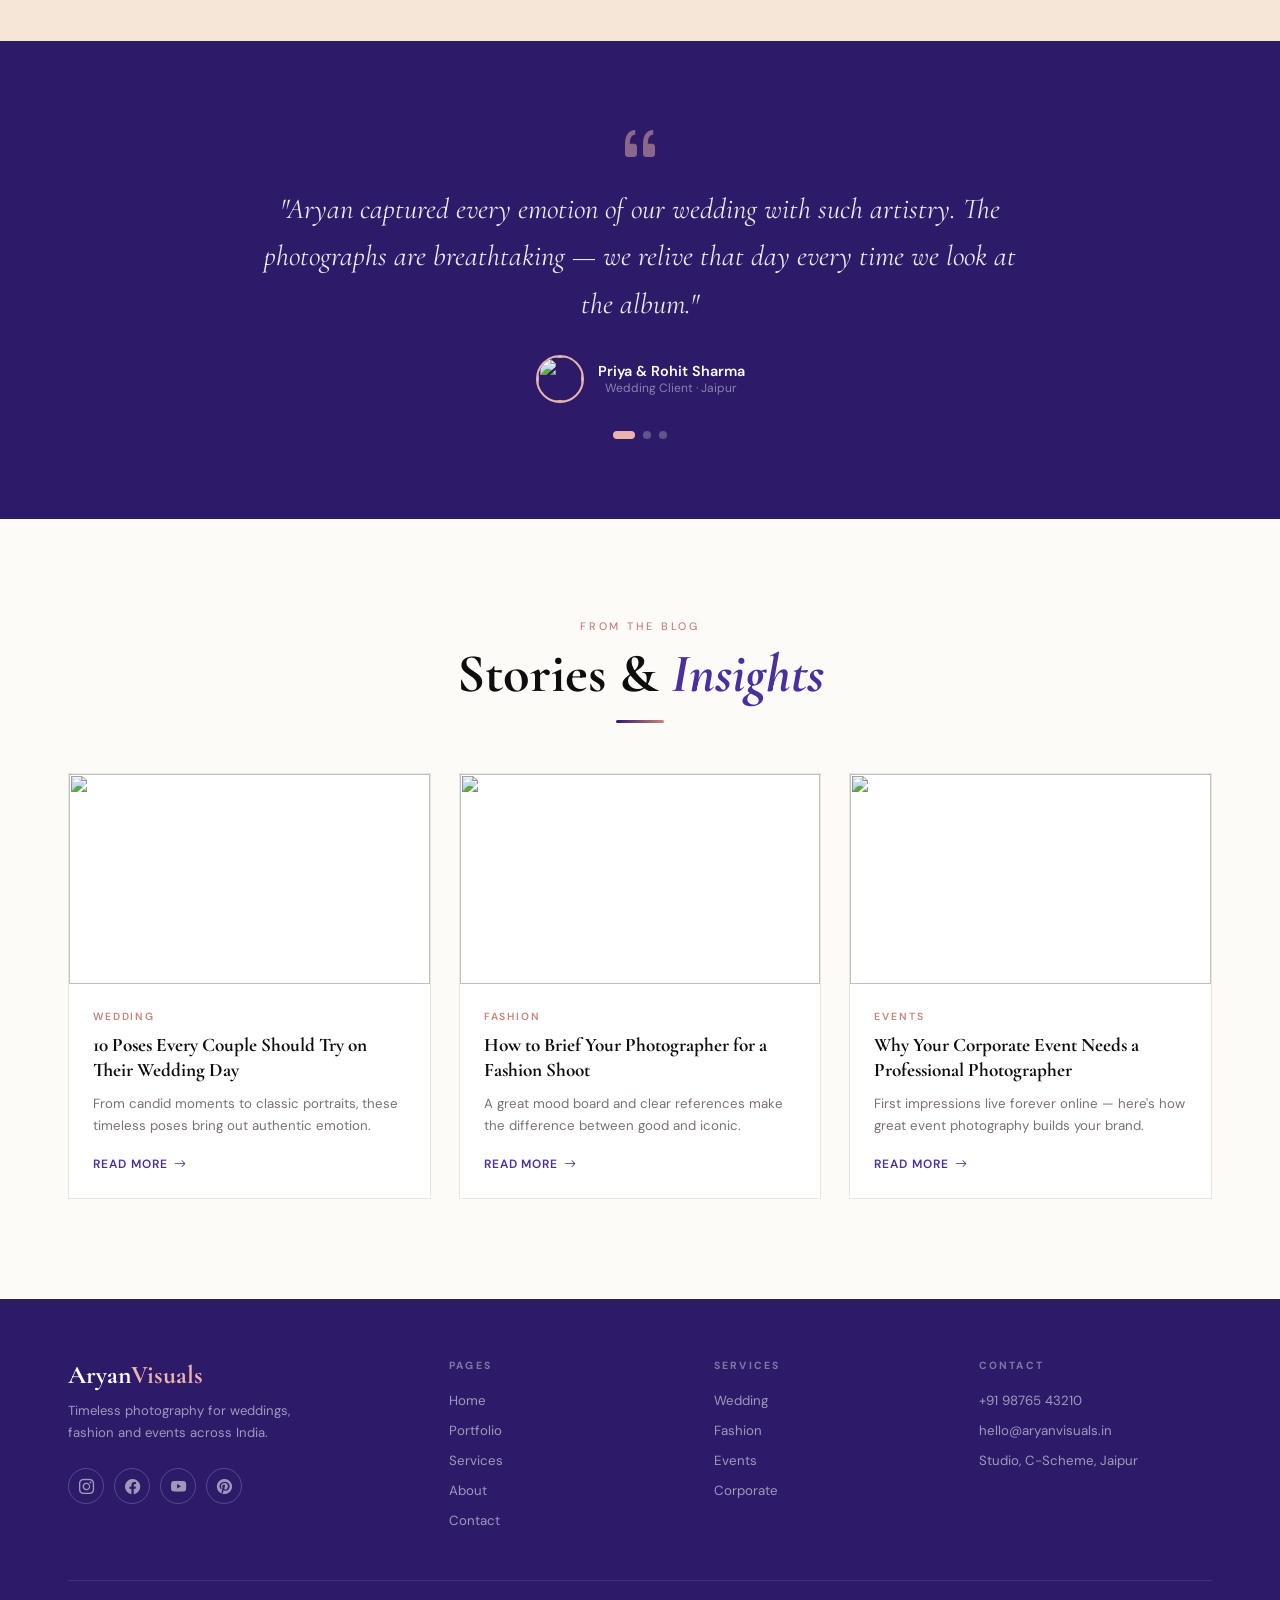
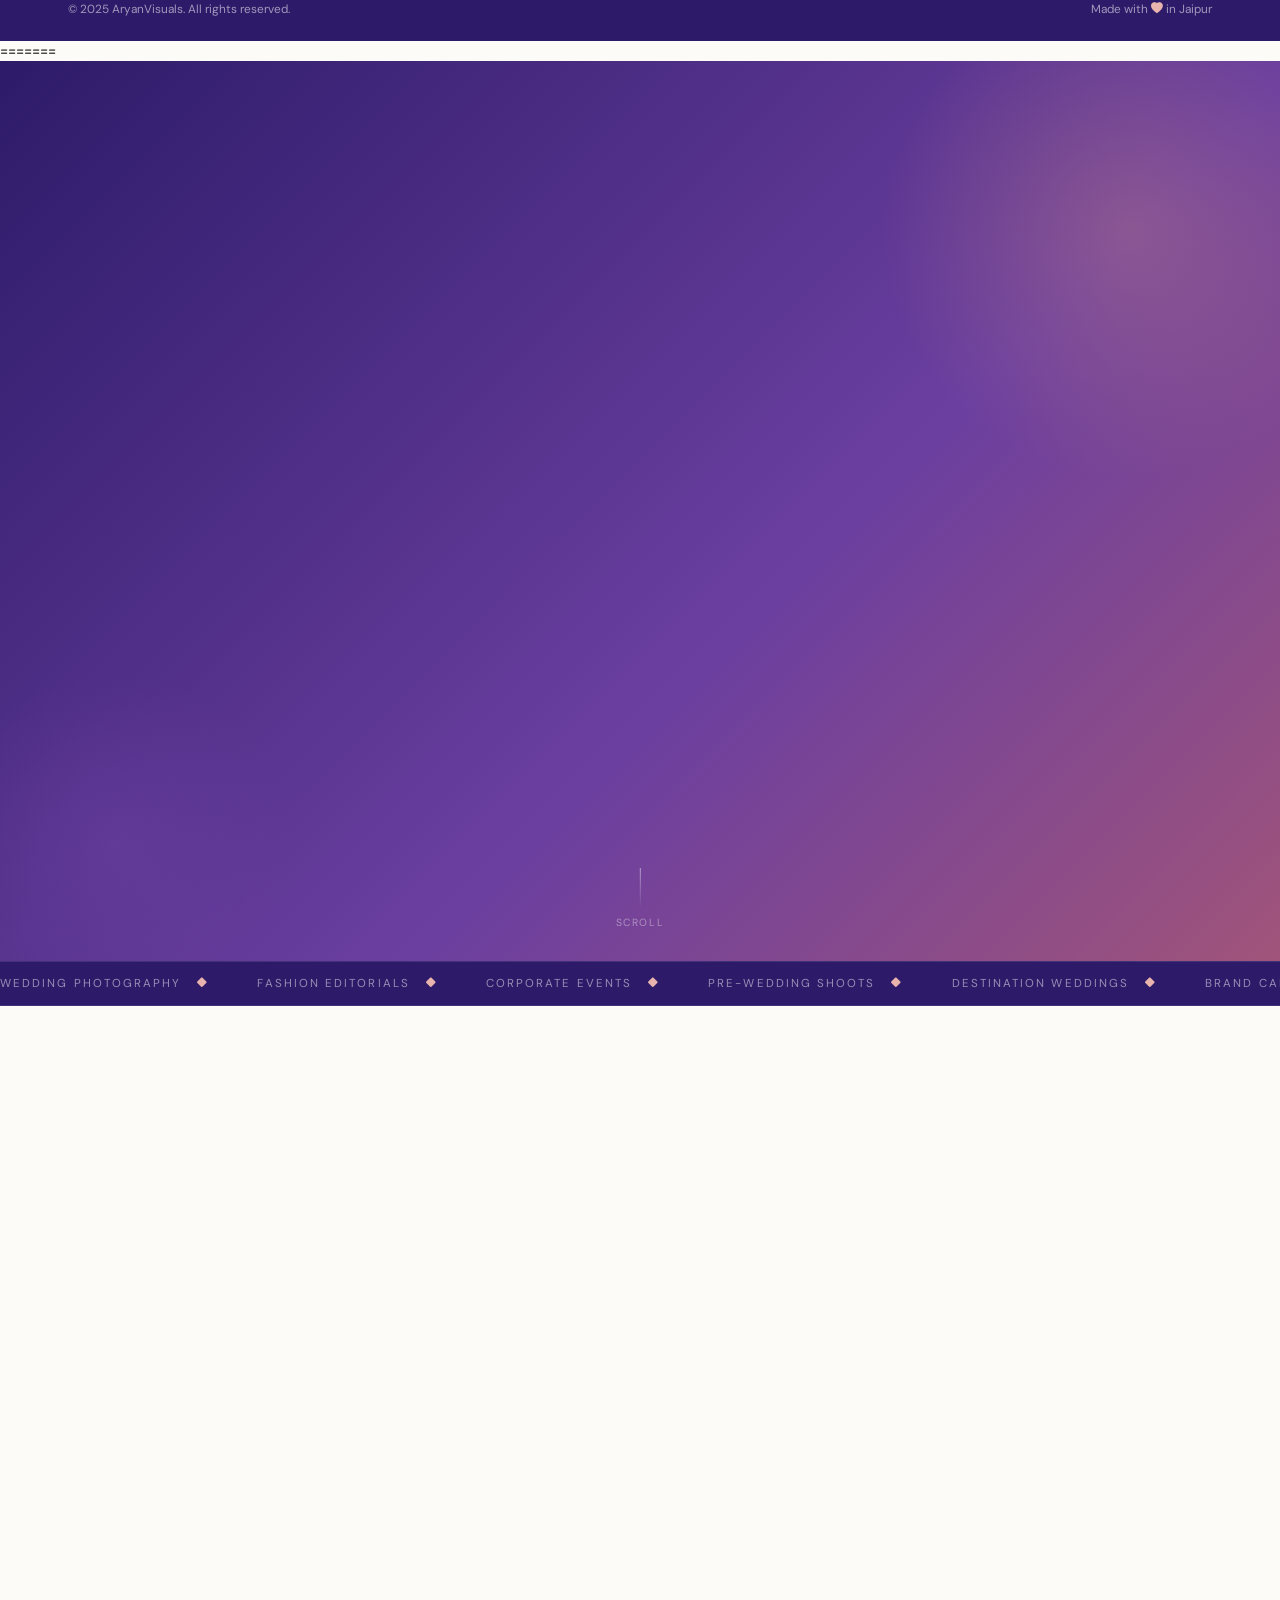
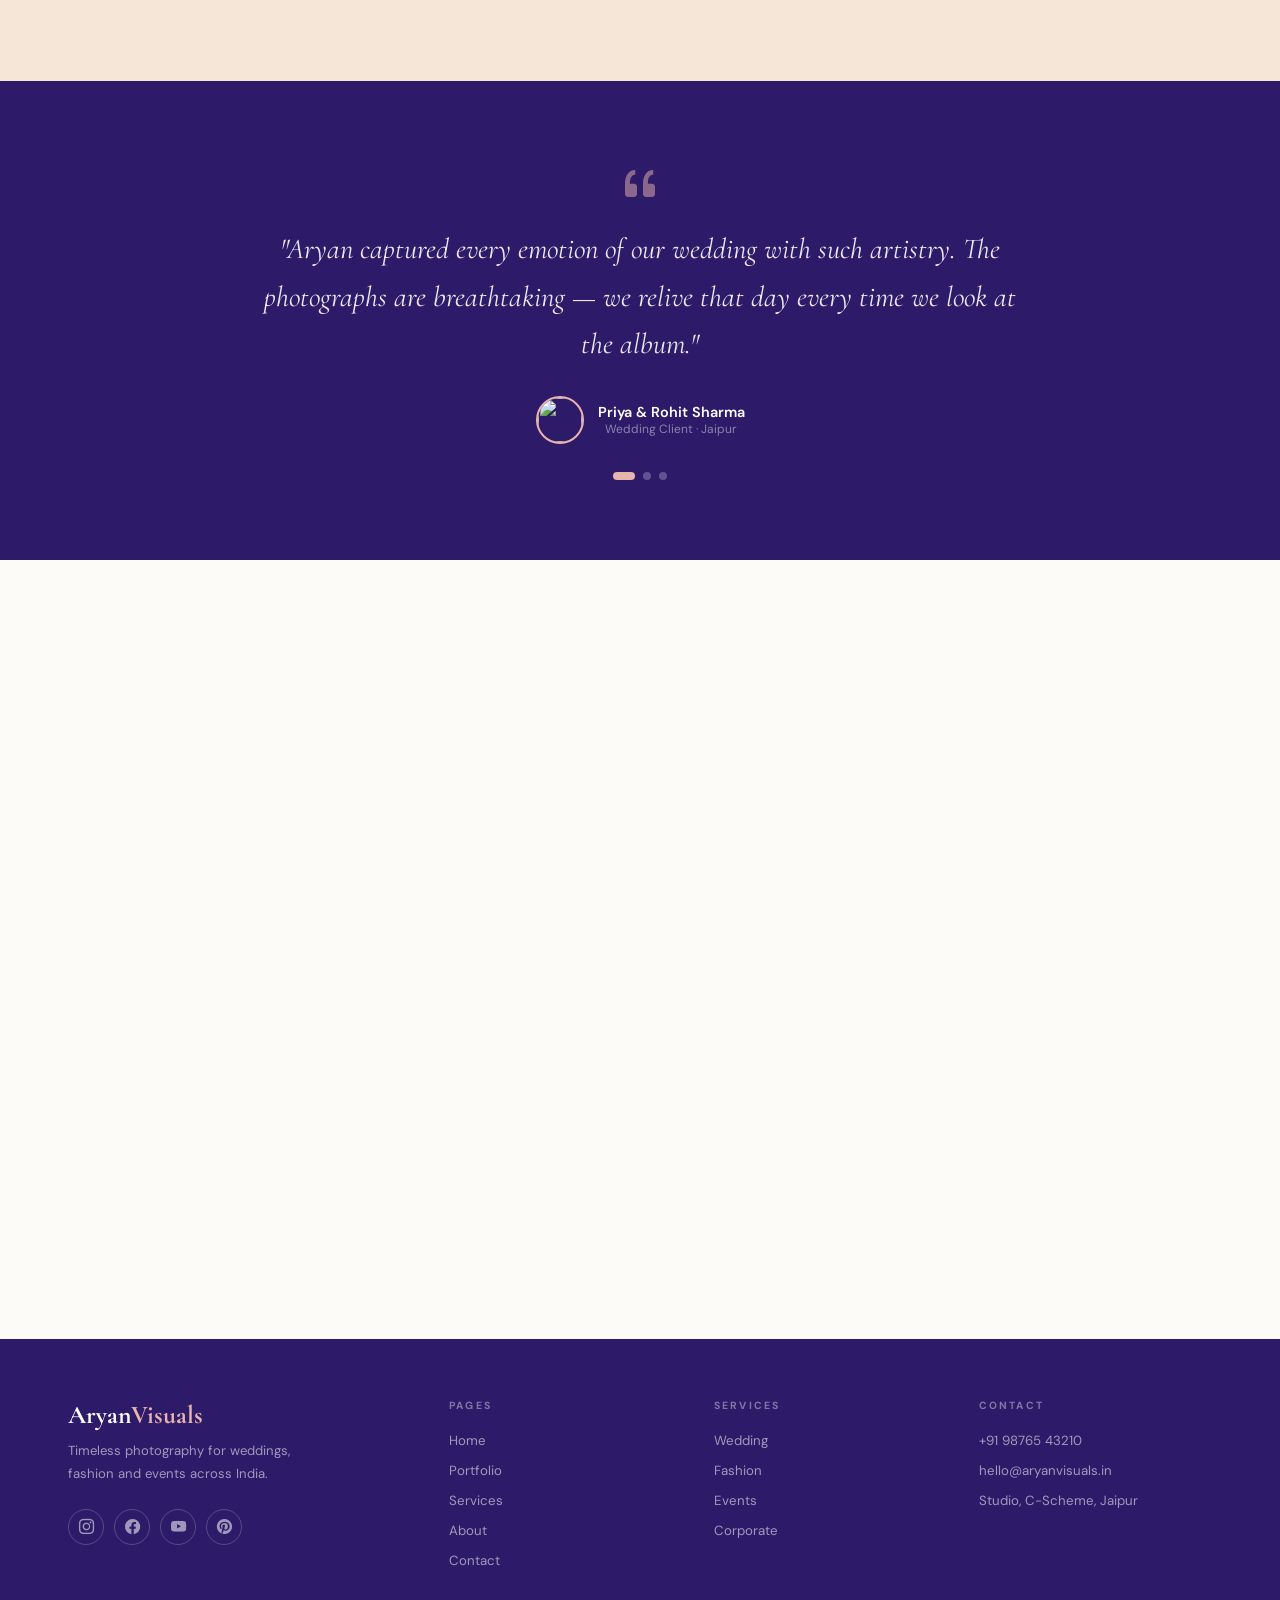
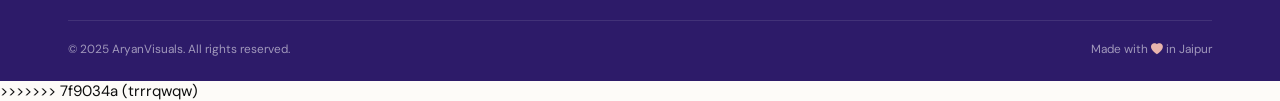
==== commit 96489038: "Add files via upload dddddd" ====
--- a/index.html
+++ b/index.html
@@ -1,3 +1,535 @@
+<<<<<<< HEAD
+<!DOCTYPE html>
+<html lang="en">
+<head>
+<meta charset="UTF-8"/><meta name="viewport" content="width=device-width,initial-scale=1"/>
+<title>AryanVisuals — Home</title>
+<link rel="stylesheet" href="./css/Style.css">
+<link href="https://cdn.jsdelivr.net/npm/bootstrap-icons@1.11.3/font/bootstrap-icons.min.css" rel="stylesheet"/>
+<style>
+/* ── HERO ── */
+.hero{
+  min-height:100vh;
+  background:var(--grad);
+  display:flex;align-items:center;
+  position:relative;overflow:hidden;
+}
+.hero-bg-img{
+  position:absolute;inset:0;
+  background:url('https://images.unsplash.com/photo-1606800052052-a08af7148866?w=1800&q=80') center/cover no-repeat;
+  opacity:.18;
+  mix-blend-mode:luminosity;
+}
+.hero-orb{
+  position:absolute;width:500px;height:500px;border-radius:50%;
+  background:radial-gradient(circle,rgba(200,131,122,.35),transparent 70%);
+  right:-100px;top:-80px;
+}
+.hero-orb2{
+  position:absolute;width:350px;height:350px;border-radius:50%;
+  background:radial-gradient(circle,rgba(107,63,160,.5),transparent 70%);
+  left:-60px;bottom:-60px;
+}
+.hero-content{
+  position:relative;z-index:2;
+  max-width:700px;
+}
+.hero-tag{
+  display:inline-flex;align-items:center;gap:10px;
+  background:rgba(255,255,255,.12);
+  border:1px solid rgba(255,255,255,.2);
+  padding:8px 20px;border-radius:100px;
+  font-size:.7rem;letter-spacing:.18em;text-transform:uppercase;
+  color:rgba(255,255,255,.85);margin-bottom:28px;
+}
+.hero-tag i{color:var(--rose-lt)}
+.hero h1{
+  font-size:clamp(3rem,7vw,5.5rem);
+  color:#fff;font-weight:700;
+  line-height:1.05;margin-bottom:24px;
+}
+.hero h1 em{
+  color:var(--rose-lt);font-style:italic;
+  display:block;font-weight:400;
+}
+.hero-sub{
+  color:rgba(255,255,255,.7);font-size:1.05rem;
+  font-weight:300;line-height:1.8;max-width:480px;margin-bottom:36px;
+}
+.hero-actions{display:flex;gap:16px;flex-wrap:wrap}
+.hero-scroll-hint{
+  position:absolute;bottom:32px;left:50%;transform:translateX(-50%);
+  display:flex;flex-direction:column;align-items:center;gap:8px;
+  color:rgba(255,255,255,.4);font-size:.65rem;letter-spacing:.15em;text-transform:uppercase;
+}
+.scroll-line{
+  width:1px;height:40px;
+  background:linear-gradient(to bottom,rgba(255,255,255,.5),transparent);
+  animation:scrollpulse 2s infinite;
+}
+@keyframes scrollpulse{0%,100%{opacity:.3;transform:scaleY(.8)}50%{opacity:1;transform:scaleY(1)}}
+
+/* ── MARQUEE ── */
+.marquee-strip{
+  background:var(--violet);padding:14px 0;overflow:hidden;
+  border-top:1px solid rgba(255,255,255,.1);border-bottom:1px solid rgba(255,255,255,.1);
+}
+.marquee-track{
+  display:flex;gap:48px;width:max-content;
+  animation:marquee 20s linear infinite;
+}
+.marquee-track span{
+  font-size:.72rem;letter-spacing:.18em;text-transform:uppercase;
+  color:rgba(255,255,255,.5);white-space:nowrap;display:flex;align-items:center;gap:16px;
+}
+.marquee-track span i{color:var(--rose-lt);font-size:.6rem}
+@keyframes marquee{0%{transform:translateX(0)}100%{transform:translateX(-50%)}}
+
+/* ── WHY US ── */
+.why-grid{
+  display:grid;grid-template-columns:repeat(3,1fr);gap:28px;
+  margin-top:60px;
+}
+.why-card{
+  padding:40px 32px;
+  border:1px solid var(--border);
+  background:var(--white);
+  position:relative;overflow:hidden;
+  transition:transform .3s,box-shadow .3s,border-color .3s;
+}
+.why-card::before{
+  content:'';position:absolute;left:0;top:0;bottom:0;width:3px;
+  background:var(--grad);transform:scaleY(0);transform-origin:bottom;
+  transition:transform .35s;
+}
+.why-card:hover{transform:translateY(-8px);box-shadow:0 20px 60px rgba(45,27,105,.1);border-color:transparent}
+.why-card:hover::before{transform:scaleY(1)}
+.why-icon{
+  width:52px;height:52px;border-radius:12px;
+  background:linear-gradient(135deg,rgba(45,27,105,.1),rgba(200,131,122,.15));
+  display:flex;align-items:center;justify-content:center;
+  font-size:1.4rem;color:var(--violet2);margin-bottom:22px;
+}
+.why-card h4{font-size:1.25rem;margin-bottom:10px;color:var(--ink)}
+.why-card p{font-size:.85rem;color:var(--muted);line-height:1.75}
+
+/* ── FEATURED WORK ── */
+.featured-section{background:var(--violet);padding:100px 0}
+.featured-grid{
+  display:grid;
+  grid-template-columns:1.4fr 1fr 1fr;
+  grid-template-rows:260px 260px;
+  gap:14px;margin-top:50px;
+}
+.feat-item{overflow:hidden;position:relative;cursor:pointer}
+.feat-item:first-child{grid-row:1/3}
+.feat-item img{
+  width:100%;height:100%;object-fit:cover;
+  transition:transform .6s cubic-bezier(.25,.46,.45,.94);
+}
+.feat-item:hover img{transform:scale(1.08)}
+.feat-overlay{
+  position:absolute;inset:0;
+  background:linear-gradient(to top,rgba(45,27,105,.8) 0%,transparent 55%);
+  opacity:0;transition:opacity .35s;
+  display:flex;align-items:flex-end;padding:22px;
+}
+.feat-item:hover .feat-overlay{opacity:1}
+.feat-overlay-text{color:#fff}
+.feat-overlay-text strong{
+  font-family:'Cormorant Garamond',serif;
+  font-size:1.15rem;display:block;margin-bottom:2px;
+}
+.feat-overlay-text span{font-size:.72rem;color:var(--rose-lt);letter-spacing:.08em}
+.view-all-wrap{text-align:center;margin-top:44px}
+
+/* ── COUNTERS ── */
+.counters-section{padding:80px 0;background:var(--champagne)}
+.counters-grid{
+  display:grid;grid-template-columns:repeat(4,1fr);gap:20px;
+}
+.counter-box{text-align:center;padding:36px 20px}
+.counter-num{
+  font-family:'Cormorant Garamond',serif;
+  font-size:3.5rem;font-weight:700;color:var(--violet);
+  line-height:1;margin-bottom:6px;
+}
+.counter-num span{color:var(--rose)}
+.counter-lbl{
+  font-size:.72rem;letter-spacing:.15em;text-transform:uppercase;
+  color:var(--muted);font-weight:500;
+}
+
+/* ── RECENT BLOGS ── */
+.blog-grid{display:grid;grid-template-columns:repeat(3,1fr);gap:28px;margin-top:50px}
+.blog-card{background:var(--white);border:1px solid var(--border);overflow:hidden;transition:box-shadow .3s,transform .3s}
+.blog-card:hover{transform:translateY(-6px);box-shadow:0 20px 50px rgba(45,27,105,.1)}
+.blog-img{height:210px;overflow:hidden}
+.blog-img img{width:100%;height:100%;object-fit:cover;transition:transform .5s}
+.blog-card:hover .blog-img img{transform:scale(1.06)}
+.blog-body{padding:26px 24px}
+.blog-cat{
+  font-size:.65rem;letter-spacing:.18em;text-transform:uppercase;
+  color:var(--rose);font-weight:600;margin-bottom:10px;display:block;
+}
+.blog-body h4{font-size:1.2rem;color:var(--ink);margin-bottom:10px;line-height:1.3}
+.blog-body p{font-size:.83rem;color:var(--muted);line-height:1.7;margin-bottom:18px}
+.blog-link{
+  font-size:.75rem;font-weight:600;letter-spacing:.08em;text-transform:uppercase;
+  color:var(--violet2);display:inline-flex;align-items:center;gap:6px;
+  transition:gap .2s;
+}
+.blog-link:hover{gap:10px;color:var(--violet)}
+
+/* ── TESTIMONIAL STRIP ── */
+.testi-strip{background:var(--violet);padding:80px 0}
+.testi-slide{max-width:760px;margin:0 auto;text-align:center}
+.testi-quote-icon{font-size:3rem;color:var(--rose-lt);margin-bottom:16px;opacity:.5}
+.testi-text{
+  font-family:'Cormorant Garamond',serif;
+  font-size:clamp(1.3rem,2.5vw,1.8rem);
+  font-style:italic;color:rgba(255,255,255,.9);line-height:1.65;
+  margin-bottom:28px;
+}
+.testi-author-wrap{display:flex;align-items:center;justify-content:center;gap:14px}
+.testi-avatar{
+  width:48px;height:48px;border-radius:50%;
+  border:2px solid var(--rose-lt);overflow:hidden;
+}
+.testi-avatar img{width:100%;height:100%;object-fit:cover}
+.testi-name{color:#fff;font-weight:600;font-size:.9rem;text-align:left}
+.testi-role-txt{color:rgba(255,255,255,.45);font-size:.75rem}
+.testi-dots{display:flex;justify-content:center;gap:8px;margin-top:28px}
+.testi-dot{
+  width:8px;height:8px;border-radius:50%;
+  background:rgba(255,255,255,.25);cursor:pointer;transition:all .25s;border:none;
+}
+.testi-dot.active{background:var(--rose-lt);width:22px;border-radius:4px}
+
+@media(max-width:900px){
+  .why-grid{grid-template-columns:1fr 1fr}
+  .featured-grid{grid-template-columns:1fr 1fr;grid-template-rows:auto}
+  .feat-item:first-child{grid-row:auto}
+  .counters-grid{grid-template-columns:1fr 1fr}
+  .blog-grid{grid-template-columns:1fr}
+}
+@media(max-width:600px){
+  .why-grid{grid-template-columns:1fr}
+  .hero h1{font-size:2.6rem}
+  .featured-grid{grid-template-columns:1fr}
+}
+</style>
+</head>
+<body>
+
+<!-- NAVBAR -->
+<nav class="nav-wrap" id="navbar">
+  <div class="nav-inner">
+    <a href="index.html" class="nav-logo">Aryan<span>Visuals</span></a>
+    <ul class="nav-links">
+      <li><a href="index.html" class="active">Home</a></li>
+      <li><a href="portfolio.html">Portfolio</a></li>
+      <li><a href="services.html">Services</a></li>
+      <li><a href="about.html">About</a></li>
+      <li><a href="contact.html">Contact</a></li>
+      <li><a href="index333333.html">next demo</a></li>
+      <li><a href="visoner.html">next no3 demo</a></li>
+      <li><a href="contact.html" class="nav-cta">Book Now</a></li>
+    </ul>
+    <div class="hamburger" id="ham"><span></span><span></span><span></span></div>
+  </div>
+</nav>
+<div class="mobile-menu" id="mobileMenu">
+  <button class="mobile-close" id="mobileClose"><i class="bi bi-x-lg"></i></button>
+  <a href="index.html" onclick="closeMobile()">Home</a>
+  <a href="portfolio.html" onclick="closeMobile()">Portfolio</a>
+  <a href="services.html" onclick="closeMobile()">Services</a>
+  <a href="about.html" onclick="closeMobile()">About</a>
+  <a href="contact.html" onclick="closeMobile()">Contact</a>
+  <a href="indexx333.html" onclick="closeMobile()">demo1</a>
+  <a href="visoner.html" onclick="closeMobile()">demo3</a>
+  
+  <a href="contact.html" onclick="closeMobile()" class="btn-rose" style="font-size:.9rem;padding:12px 36px">Book Now</a>
+</div>
+
+<!-- HERO -->
+<section class="hero">
+  <div class="hero-bg-img"></div>
+  <div class="hero-orb"></div>
+  <div class="hero-orb2"></div>
+  <div class="container">
+    <div class="hero-content reveal">
+      <div class="hero-tag"><i class="bi bi-geo-alt-fill"></i> Jaipur · Pan India Coverage</div>
+      <h1>Where Every<br>Frame Becomes<br><em>A Memory</em></h1>
+      <p class="hero-sub">Award-winning photography for weddings, fashion editorials, and events that deserve to be remembered.</p>
+      <div class="hero-actions">
+        <a href="portfolio.html" class="btn-primary-v">View Portfolio</a>
+        <a href="contact.html" class="btn-rose">Book a Session</a>
+      </div>
+    </div>
+  </div>
+  <div class="hero-scroll-hint">
+    <div class="scroll-line"></div>
+    <span>Scroll</span>
+  </div>
+</section>
+
+<!-- MARQUEE -->
+<div class="marquee-strip">
+  <div class="marquee-track" id="marqueeTrack">
+    <span>Wedding Photography <i class="bi bi-diamond-fill"></i></span>
+    <span>Fashion Editorials <i class="bi bi-diamond-fill"></i></span>
+    <span>Corporate Events <i class="bi bi-diamond-fill"></i></span>
+    <span>Pre-Wedding Shoots <i class="bi bi-diamond-fill"></i></span>
+    <span>Destination Weddings <i class="bi bi-diamond-fill"></i></span>
+    <span>Brand Campaigns <i class="bi bi-diamond-fill"></i></span>
+    <span>Wedding Photography <i class="bi bi-diamond-fill"></i></span>
+    <span>Fashion Editorials <i class="bi bi-diamond-fill"></i></span>
+    <span>Corporate Events <i class="bi bi-diamond-fill"></i></span>
+    <span>Pre-Wedding Shoots <i class="bi bi-diamond-fill"></i></span>
+    <span>Destination Weddings <i class="bi bi-diamond-fill"></i></span>
+    <span>Brand Campaigns <i class="bi bi-diamond-fill"></i></span>
+  </div>
+</div>
+
+<!-- WHY US -->
+<section class="section-pad">
+  <div class="container">
+    <div class="text-center reveal">
+      <span class="sec-eye">Why Choose Us</span>
+      <h2 class="sec-title">Crafted With <em>Intention</em></h2>
+      <div class="sec-bar"></div>
+      <p class="sec-sub mx">We don't just take photographs — we build visual stories that live on your walls and in your hearts.</p>
+    </div>
+    <div class="why-grid">
+      <div class="why-card reveal">
+        <div class="why-icon"><i class="bi bi-eye"></i></div>
+        <h4>Artistic Vision</h4>
+        <p>Every frame is composed with intention — light, shadow, emotion, and timing working in perfect harmony.</p>
+      </div>
+      <div class="why-card reveal">
+        <div class="why-icon"><i class="bi bi-camera2"></i></div>
+        <h4>Pro Equipment</h4>
+        <p>Sony mirrorless + medium format, prime lenses, drone — delivering clinical sharpness in any condition.</p>
+      </div>
+      <div class="why-card reveal">
+        <div class="why-icon"><i class="bi bi-award"></i></div>
+        <h4>8+ Years Experience</h4>
+        <p>Over 350 weddings, 80 fashion campaigns, and 200 events shot across India with 5-star reviews.</p>
+      </div>
+      <div class="why-card reveal">
+        <div class="why-icon"><i class="bi bi-lightning-charge"></i></div>
+        <h4>Fast Delivery</h4>
+        <p>Edited galleries delivered in 5–7 business days. Rush 48-hour delivery available on request.</p>
+      </div>
+      <div class="why-card reveal">
+        <div class="why-icon"><i class="bi bi-cloud-download"></i></div>
+        <h4>Private Gallery</h4>
+        <p>Every client gets a password-protected online gallery with full-resolution downloads and sharing links.</p>
+      </div>
+      <div class="why-card reveal">
+        <div class="why-icon"><i class="bi bi-heart"></i></div>
+        <h4>Personal Touch</h4>
+        <p>We spend time with you before the shoot to understand your story — so the images feel genuinely yours.</p>
+      </div>
+    </div>
+  </div>
+</section>
+
+<!-- FEATURED WORK -->
+<section class="featured-section">
+  <div class="container">
+    <div class="text-center reveal">
+      <span class="sec-eye" style="color:var(--rose-lt)">Featured Work</span>
+      <h2 class="sec-title" style="color:#fff">Selected <em style="color:var(--rose-lt)">Frames</em></h2>
+      <div class="sec-bar"></div>
+    </div>
+    <div class="featured-grid reveal">
+      <div class="feat-item">
+        <img src="https://images.unsplash.com/photo-1519225421980-715cb0215aed?w=800&q=80" alt="Wedding"/>
+        <div class="feat-overlay"><div class="feat-overlay-text"><strong>Golden Vows</strong><span>Wedding · Jaipur Palace</span></div></div>
+      </div>
+      <div class="feat-item">
+        <img src="https://images.unsplash.com/photo-1469334031218-e382a71b716b?w=600&q=80" alt="Fashion"/>
+        <div class="feat-overlay"><div class="feat-overlay-text"><strong>Silhouette</strong><span>Fashion Editorial</span></div></div>
+      </div>
+      <div class="feat-item">
+        <img src="https://images.unsplash.com/photo-1540575467063-178a50c2df87?w=600&q=80" alt="Event"/>
+        <div class="feat-overlay"><div class="feat-overlay-text"><strong>Summit 2024</strong><span>Corporate Event</span></div></div>
+      </div>
+      <div class="feat-item">
+        <img src="https://images.unsplash.com/photo-1529139574466-a303027c1d8b?w=600&q=80" alt="Fashion"/>
+        <div class="feat-overlay"><div class="feat-overlay-text"><strong>Urban Grace</strong><span>Street Editorial</span></div></div>
+      </div>
+      <div class="feat-item">
+        <img src="https://images.unsplash.com/photo-1583939003579-730e3918a45a?w=600&q=80" alt="Bridal"/>
+        <div class="feat-overlay"><div class="feat-overlay-text"><strong>Bridal Bliss</strong><span>Wedding Portrait</span></div></div>
+      </div>
+    </div>
+    <div class="view-all-wrap reveal">
+      <a href="portfolio.html" class="btn-rose">View Full Portfolio</a>
+    </div>
+  </div>
+</section>
+
+<!-- COUNTERS -->
+<section class="counters-section">
+  <div class="container">
+    <div class="counters-grid">
+      <div class="counter-box reveal"><div class="counter-num">350<span>+</span></div><div class="counter-lbl">Weddings Shot</div></div>
+      <div class="counter-box reveal"><div class="counter-num">80<span>+</span></div><div class="counter-lbl">Fashion Campaigns</div></div>
+      <div class="counter-box reveal"><div class="counter-num">8<span>yr</span></div><div class="counter-lbl">Years Active</div></div>
+      <div class="counter-box reveal"><div class="counter-num">99<span>%</span></div><div class="counter-lbl">Happy Clients</div></div>
+    </div>
+  </div>
+</section>
+
+<!-- TESTIMONIAL -->
+<section class="testi-strip">
+  <div class="container">
+    <div class="testi-slide" id="testiSlide">
+      <div class="testi-quote-icon"><i class="bi bi-quote"></i></div>
+      <p class="testi-text" id="testiText">"Aryan captured every emotion of our wedding with such artistry. The photographs are breathtaking — we relive that day every time we look at the album."</p>
+      <div class="testi-author-wrap">
+        <div class="testi-avatar"><img src="https://images.unsplash.com/photo-1531746020798-e6953c6e8e04?w=100&q=80" alt=""/></div>
+        <div><div class="testi-name" id="testiName">Priya & Rohit Sharma</div><div class="testi-role-txt" id="testiRole">Wedding Client · Jaipur</div></div>
+      </div>
+      <div class="testi-dots">
+        <button class="testi-dot active" data-i="0"></button>
+        <button class="testi-dot" data-i="1"></button>
+        <button class="testi-dot" data-i="2"></button>
+      </div>
+    </div>
+  </div>
+</section>
+
+<!-- BLOG PREVIEW -->
+<section class="section-pad">
+  <div class="container">
+    <div class="text-center reveal">
+      <span class="sec-eye">From the Blog</span>
+      <h2 class="sec-title">Stories & <em>Insights</em></h2>
+      <div class="sec-bar"></div>
+    </div>
+    <div class="blog-grid">
+      <div class="blog-card reveal">
+        <div class="blog-img"><img src="https://images.unsplash.com/photo-1511285560929-80b456fea0bc?w=600&q=80" alt=""/></div>
+        <div class="blog-body">
+          <span class="blog-cat">Wedding</span>
+          <h4>10 Poses Every Couple Should Try on Their Wedding Day</h4>
+          <p>From candid moments to classic portraits, these timeless poses bring out authentic emotion.</p>
+          <a href="#" class="blog-link">Read More <i class="bi bi-arrow-right"></i></a>
+        </div>
+      </div>
+      <div class="blog-card reveal">
+        <div class="blog-img"><img src="https://images.unsplash.com/photo-1515886657613-9f3515b0c78f?w=600&q=80" alt=""/></div>
+        <div class="blog-body">
+          <span class="blog-cat">Fashion</span>
+          <h4>How to Brief Your Photographer for a Fashion Shoot</h4>
+          <p>A great mood board and clear references make the difference between good and iconic.</p>
+          <a href="#" class="blog-link">Read More <i class="bi bi-arrow-right"></i></a>
+        </div>
+      </div>
+      <div class="blog-card reveal">
+        <div class="blog-img"><img src="https://images.unsplash.com/photo-1464366400600-7168b8af9bc3?w=600&q=80" alt=""/></div>
+        <div class="blog-body">
+          <span class="blog-cat">Events</span>
+          <h4>Why Your Corporate Event Needs a Professional Photographer</h4>
+          <p>First impressions live forever online — here's how great event photography builds your brand.</p>
+          <a href="#" class="blog-link">Read More <i class="bi bi-arrow-right"></i></a>
+        </div>
+      </div>
+    </div>
+  </div>
+</section>
+
+<!-- FOOTER -->
+<footer class="site-footer">
+  <div class="footer-inner">
+    <div class="footer-cols">
+      <div class="footer-col">
+        <div class="footer-brand">Aryan<span>Visuals</span></div>
+        <p class="footer-desc">Timeless photography for weddings, fashion and events across India.</p>
+        <div class="footer-socials">
+          <a href="#" class="fsoc"><i class="bi bi-instagram"></i></a>
+          <a href="#" class="fsoc"><i class="bi bi-facebook"></i></a>
+          <a href="#" class="fsoc"><i class="bi bi-youtube"></i></a>
+          <a href="#" class="fsoc"><i class="bi bi-pinterest"></i></a>
+        </div>
+      </div>
+      <div class="footer-col">
+        <h6>Pages</h6>
+        <ul>
+          <li><a href="index.html">Home</a></li>
+          <li><a href="portfolio.html">Portfolio</a></li>
+          <li><a href="services.html">Services</a></li>
+          <li><a href="about.html">About</a></li>
+          <li><a href="contact.html">Contact</a></li>
+        </ul>
+      </div>
+      <div class="footer-col">
+        <h6>Services</h6>
+        <ul>
+          <li><a href="services.html">Wedding</a></li>
+          <li><a href="services.html">Fashion</a></li>
+          <li><a href="services.html">Events</a></li>
+          <li><a href="services.html">Corporate</a></li>
+        </ul>
+      </div>
+      <div class="footer-col">
+        <h6>Contact</h6>
+        <ul>
+          <li><a href="tel:+919876543210">+91 98765 43210</a></li>
+          <li><a href="mailto:hello@aryanvisuals.in">hello@aryanvisuals.in</a></li>
+          <li><a href="#">Studio, C-Scheme, Jaipur</a></li>
+        </ul>
+      </div>
+    </div>
+    <div class="footer-bottom">
+      <span>© 2025 AryanVisuals. All rights reserved.</span>
+      <span>Made with <i class="bi bi-heart-fill" style="color:var(--rose-lt)"></i> in Jaipur</span>
+    </div>
+  </div>
+</footer>
+
+<a href="https://wa.me/919876543210" target="_blank" class="wa-fab"><i class="bi bi-whatsapp"></i></a>
+
+<script>
+// Navbar scroll
+const nav=document.getElementById('navbar');
+window.addEventListener('scroll',()=>nav.classList.toggle('solid',scrollY>60),{passive:true});
+
+// Hamburger
+const ham=document.getElementById('ham'),menu=document.getElementById('mobileMenu'),close=document.getElementById('mobileClose');
+ham.onclick=()=>menu.classList.add('open');
+close.onclick=()=>menu.classList.remove('open');
+function closeMobile(){menu.classList.remove('open')}
+
+// Reveal on scroll
+const reveals=document.querySelectorAll('.reveal');
+const ro=new IntersectionObserver(es=>{es.forEach(e=>{if(e.isIntersecting){e.target.classList.add('visible');ro.unobserve(e.target)}})},{threshold:.15});
+reveals.forEach(r=>ro.observe(r));
+
+// Testimonials
+const testimonials=[
+  {text:'"Aryan captured every emotion of our wedding with such artistry. The photographs are breathtaking — we relive that day every time we look at the album."',name:'Priya & Rohit Sharma',role:'Wedding Client · Jaipur'},
+  {text:'"The fashion editorial he shot for our brand tripled our Instagram engagement. His eye for light is unlike anyone else we\'ve worked with."',name:'Neha Kapoor',role:'Creative Director · KAUR Label'},
+  {text:'"Our annual summit looked premium in every frame. Clean editing, on-time delivery, and an incredibly professional team."',name:'Vikram Mehta',role:'CEO · TechSphere India'},
+];
+let ti=0;
+const dots=document.querySelectorAll('.testi-dot');
+dots.forEach(d=>d.addEventListener('click',()=>setTesti(+d.dataset.i)));
+function setTesti(i){
+  ti=i;
+  document.getElementById('testiText').textContent=testimonials[i].text;
+  document.getElementById('testiName').textContent=testimonials[i].name;
+  document.getElementById('testiRole').textContent=testimonials[i].role;
+  dots.forEach((d,j)=>d.classList.toggle('active',j===i));
+}
+setInterval(()=>setTesti((ti+1)%3),5000);
+</script>
+</body>
+=======
 <!DOCTYPE html>
 <html lang="en">
 <head>
@@ -526,4 +1058,5 @@
 setInterval(()=>setTesti((ti+1)%3),5000);
 </script>
 </body>
+>>>>>>> 7f9034a (trrrqwqw)
 </html>
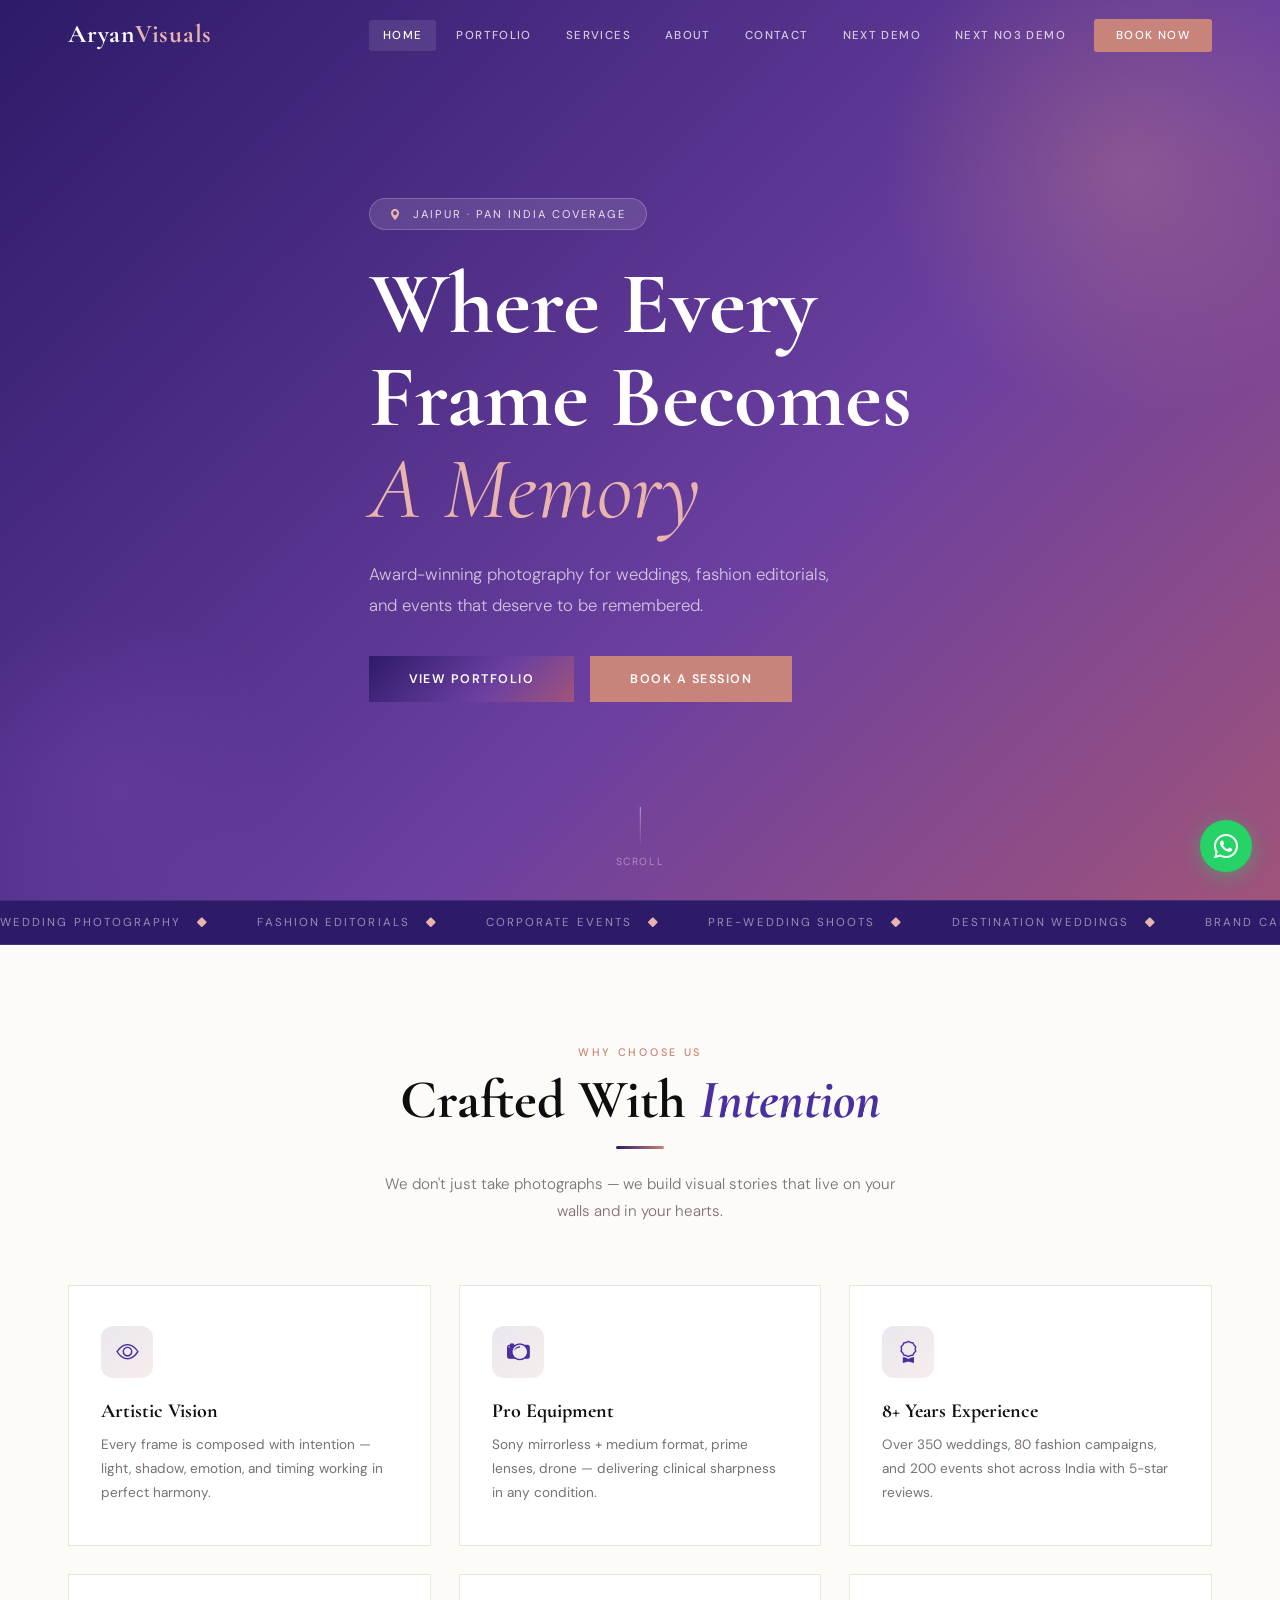
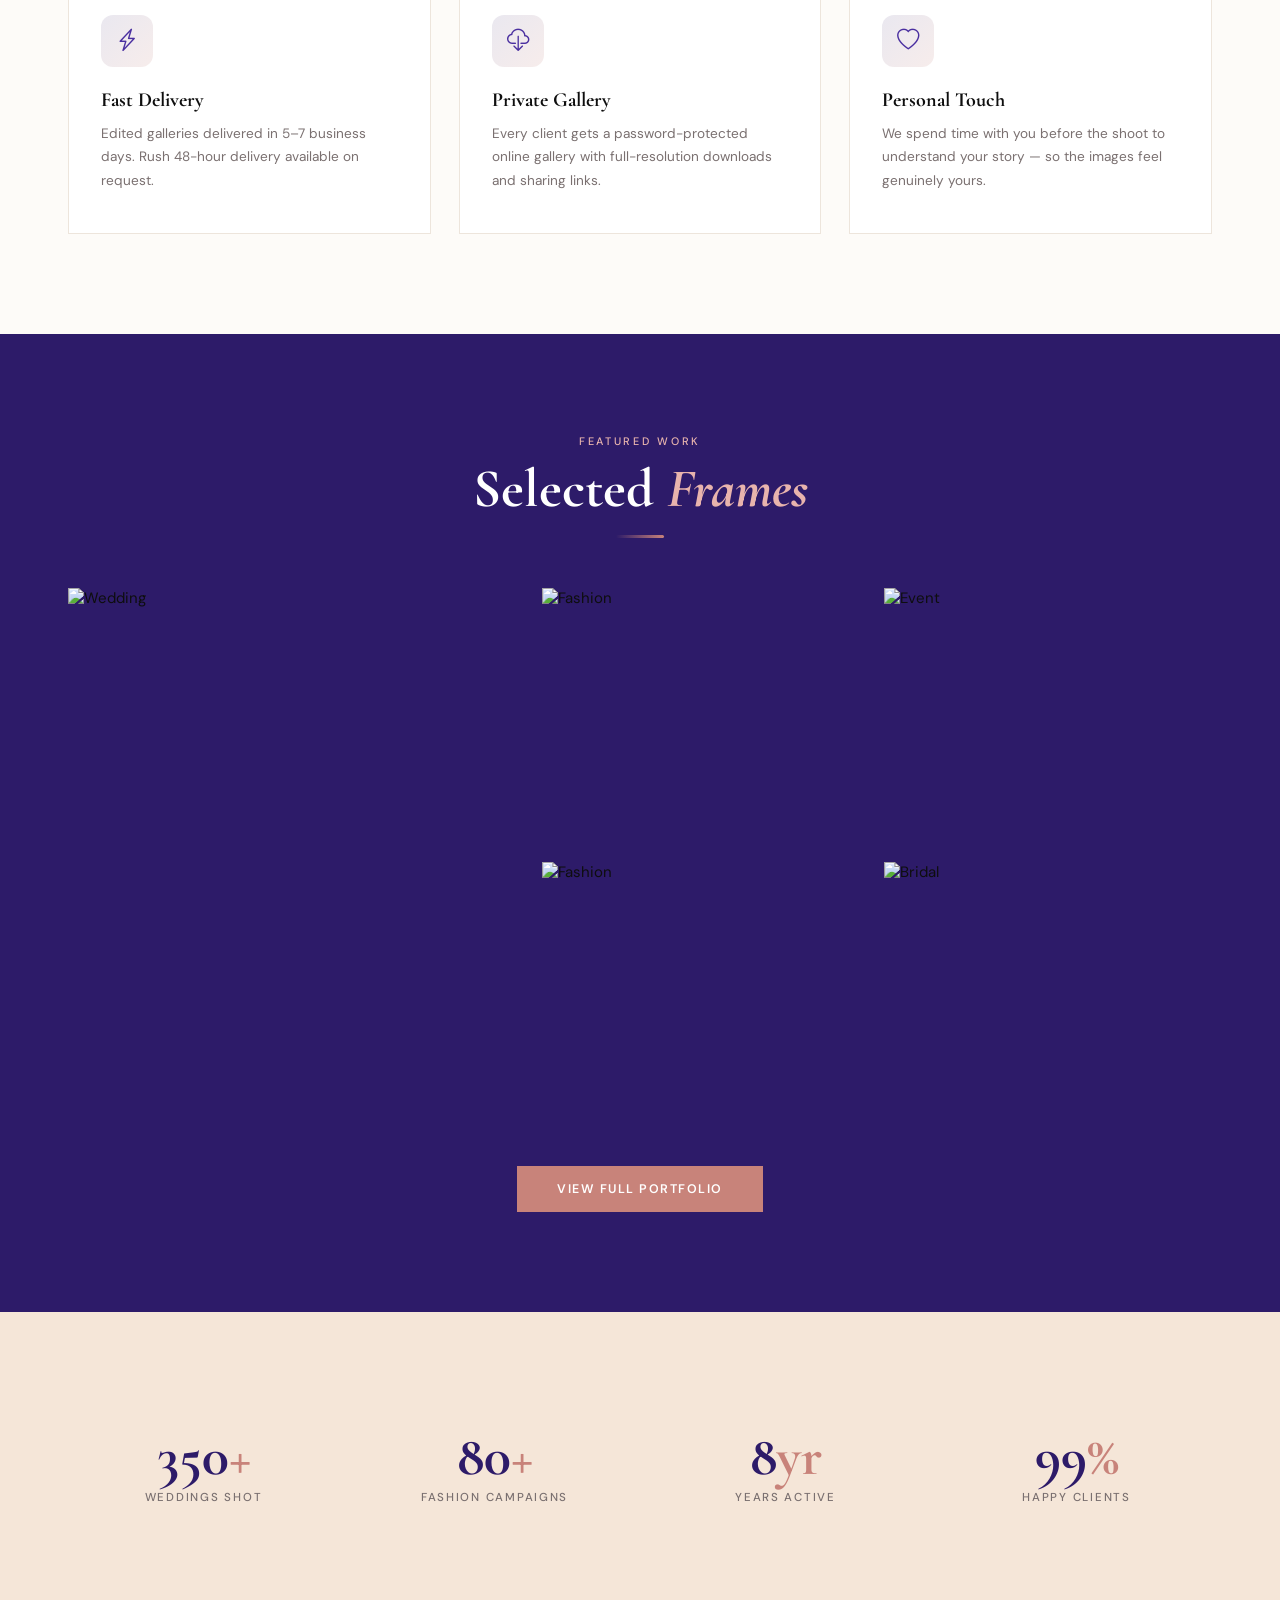
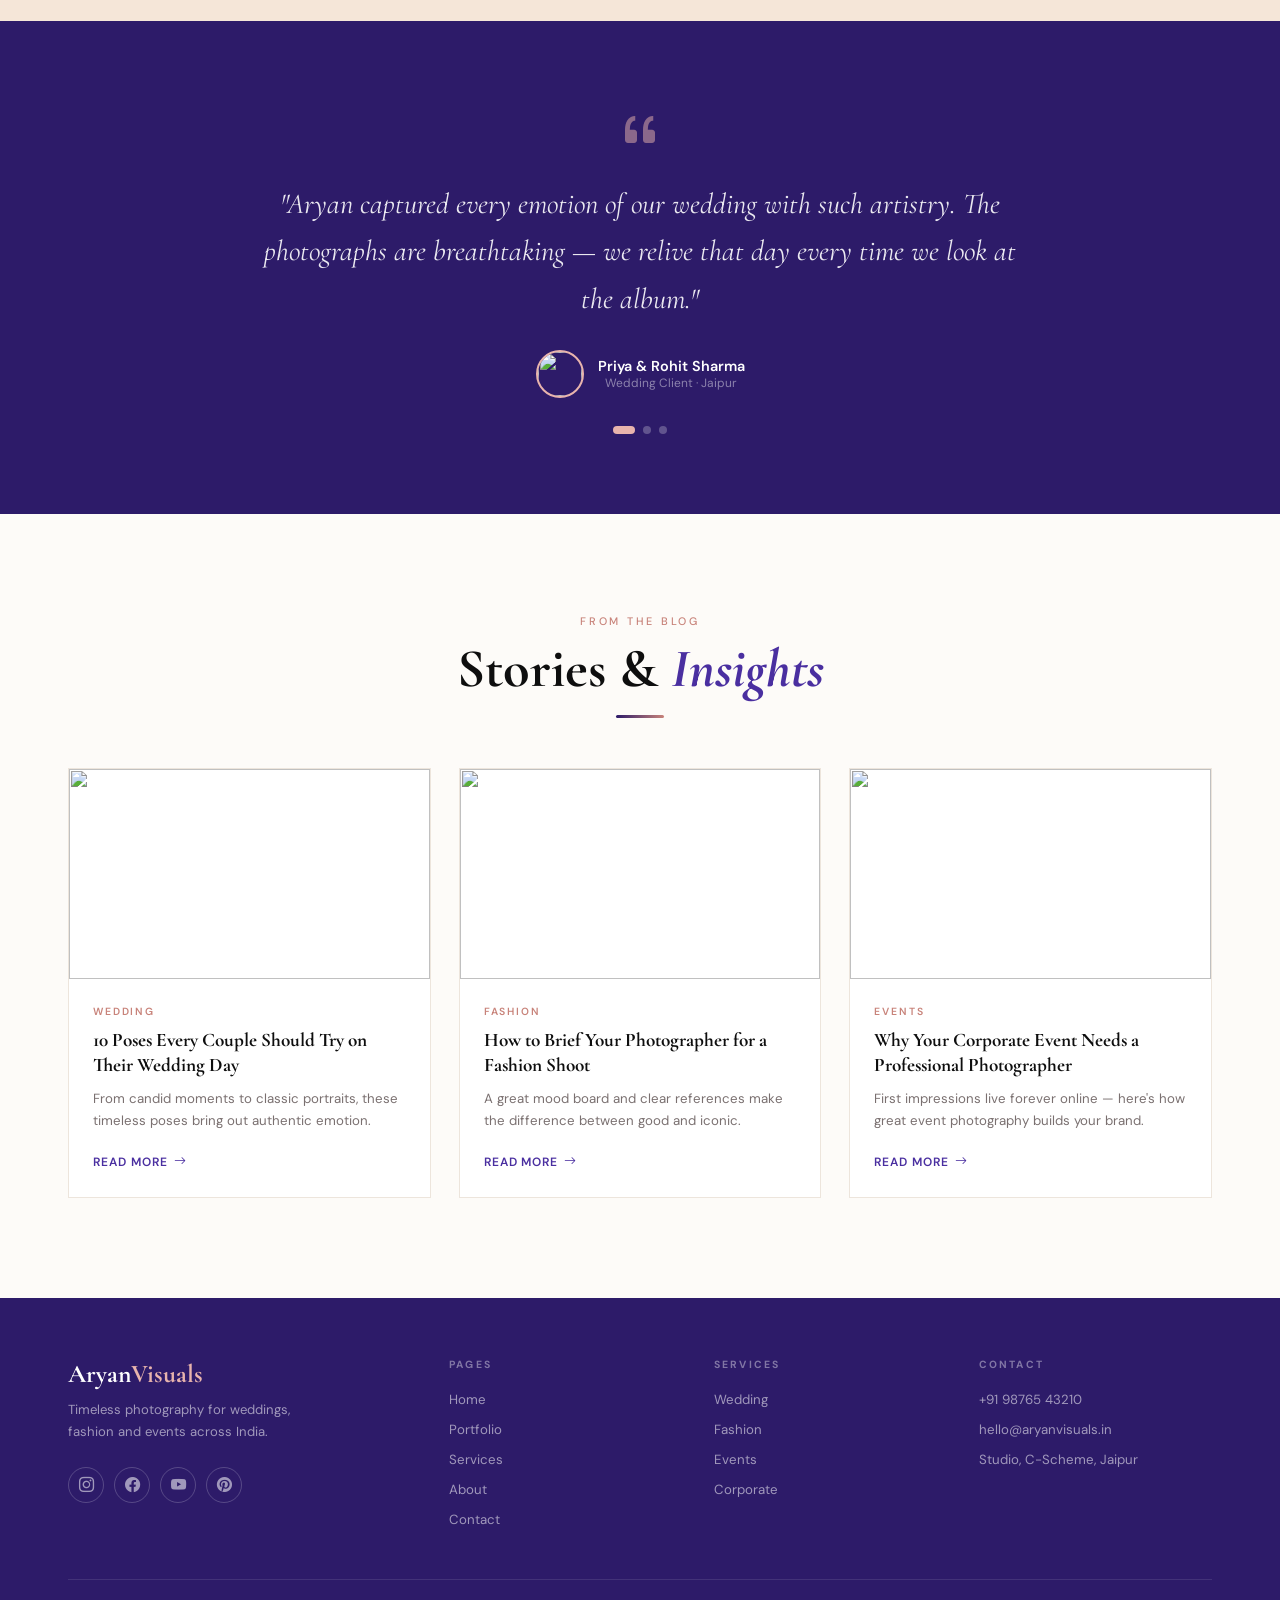
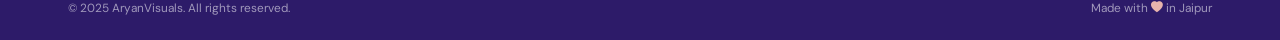
==== commit 96559881: "trniegs" ====
--- a/index.html
+++ b/index.html
@@ -1,4 +1,3 @@
-<<<<<<< HEAD
 <!DOCTYPE html>
 <html lang="en">
 <head>
@@ -529,534 +528,4 @@
 setInterval(()=>setTesti((ti+1)%3),5000);
 </script>
 </body>
-=======
-<!DOCTYPE html>
-<html lang="en">
-<head>
-<meta charset="UTF-8"/><meta name="viewport" content="width=device-width,initial-scale=1"/>
-<title>AryanVisuals — Home</title>
-<link rel="stylesheet" href="./css/Style.css">
-<link href="https://cdn.jsdelivr.net/npm/bootstrap-icons@1.11.3/font/bootstrap-icons.min.css" rel="stylesheet"/>
-<style>
-/* ── HERO ── */
-.hero{
-  min-height:100vh;
-  background:var(--grad);
-  display:flex;align-items:center;
-  position:relative;overflow:hidden;
-}
-.hero-bg-img{
-  position:absolute;inset:0;
-  background:url('https://images.unsplash.com/photo-1606800052052-a08af7148866?w=1800&q=80') center/cover no-repeat;
-  opacity:.18;
-  mix-blend-mode:luminosity;
-}
-.hero-orb{
-  position:absolute;width:500px;height:500px;border-radius:50%;
-  background:radial-gradient(circle,rgba(200,131,122,.35),transparent 70%);
-  right:-100px;top:-80px;
-}
-.hero-orb2{
-  position:absolute;width:350px;height:350px;border-radius:50%;
-  background:radial-gradient(circle,rgba(107,63,160,.5),transparent 70%);
-  left:-60px;bottom:-60px;
-}
-.hero-content{
-  position:relative;z-index:2;
-  max-width:700px;
-}
-.hero-tag{
-  display:inline-flex;align-items:center;gap:10px;
-  background:rgba(255,255,255,.12);
-  border:1px solid rgba(255,255,255,.2);
-  padding:8px 20px;border-radius:100px;
-  font-size:.7rem;letter-spacing:.18em;text-transform:uppercase;
-  color:rgba(255,255,255,.85);margin-bottom:28px;
-}
-.hero-tag i{color:var(--rose-lt)}
-.hero h1{
-  font-size:clamp(3rem,7vw,5.5rem);
-  color:#fff;font-weight:700;
-  line-height:1.05;margin-bottom:24px;
-}
-.hero h1 em{
-  color:var(--rose-lt);font-style:italic;
-  display:block;font-weight:400;
-}
-.hero-sub{
-  color:rgba(255,255,255,.7);font-size:1.05rem;
-  font-weight:300;line-height:1.8;max-width:480px;margin-bottom:36px;
-}
-.hero-actions{display:flex;gap:16px;flex-wrap:wrap}
-.hero-scroll-hint{
-  position:absolute;bottom:32px;left:50%;transform:translateX(-50%);
-  display:flex;flex-direction:column;align-items:center;gap:8px;
-  color:rgba(255,255,255,.4);font-size:.65rem;letter-spacing:.15em;text-transform:uppercase;
-}
-.scroll-line{
-  width:1px;height:40px;
-  background:linear-gradient(to bottom,rgba(255,255,255,.5),transparent);
-  animation:scrollpulse 2s infinite;
-}
-@keyframes scrollpulse{0%,100%{opacity:.3;transform:scaleY(.8)}50%{opacity:1;transform:scaleY(1)}}
-
-/* ── MARQUEE ── */
-.marquee-strip{
-  background:var(--violet);padding:14px 0;overflow:hidden;
-  border-top:1px solid rgba(255,255,255,.1);border-bottom:1px solid rgba(255,255,255,.1);
-}
-.marquee-track{
-  display:flex;gap:48px;width:max-content;
-  animation:marquee 20s linear infinite;
-}
-.marquee-track span{
-  font-size:.72rem;letter-spacing:.18em;text-transform:uppercase;
-  color:rgba(255,255,255,.5);white-space:nowrap;display:flex;align-items:center;gap:16px;
-}
-.marquee-track span i{color:var(--rose-lt);font-size:.6rem}
-@keyframes marquee{0%{transform:translateX(0)}100%{transform:translateX(-50%)}}
-
-/* ── WHY US ── */
-.why-grid{
-  display:grid;grid-template-columns:repeat(3,1fr);gap:28px;
-  margin-top:60px;
-}
-.why-card{
-  padding:40px 32px;
-  border:1px solid var(--border);
-  background:var(--white);
-  position:relative;overflow:hidden;
-  transition:transform .3s,box-shadow .3s,border-color .3s;
-}
-.why-card::before{
-  content:'';position:absolute;left:0;top:0;bottom:0;width:3px;
-  background:var(--grad);transform:scaleY(0);transform-origin:bottom;
-  transition:transform .35s;
-}
-.why-card:hover{transform:translateY(-8px);box-shadow:0 20px 60px rgba(45,27,105,.1);border-color:transparent}
-.why-card:hover::before{transform:scaleY(1)}
-.why-icon{
-  width:52px;height:52px;border-radius:12px;
-  background:linear-gradient(135deg,rgba(45,27,105,.1),rgba(200,131,122,.15));
-  display:flex;align-items:center;justify-content:center;
-  font-size:1.4rem;color:var(--violet2);margin-bottom:22px;
-}
-.why-card h4{font-size:1.25rem;margin-bottom:10px;color:var(--ink)}
-.why-card p{font-size:.85rem;color:var(--muted);line-height:1.75}
-
-/* ── FEATURED WORK ── */
-.featured-section{background:var(--violet);padding:100px 0}
-.featured-grid{
-  display:grid;
-  grid-template-columns:1.4fr 1fr 1fr;
-  grid-template-rows:260px 260px;
-  gap:14px;margin-top:50px;
-}
-.feat-item{overflow:hidden;position:relative;cursor:pointer}
-.feat-item:first-child{grid-row:1/3}
-.feat-item img{
-  width:100%;height:100%;object-fit:cover;
-  transition:transform .6s cubic-bezier(.25,.46,.45,.94);
-}
-.feat-item:hover img{transform:scale(1.08)}
-.feat-overlay{
-  position:absolute;inset:0;
-  background:linear-gradient(to top,rgba(45,27,105,.8) 0%,transparent 55%);
-  opacity:0;transition:opacity .35s;
-  display:flex;align-items:flex-end;padding:22px;
-}
-.feat-item:hover .feat-overlay{opacity:1}
-.feat-overlay-text{color:#fff}
-.feat-overlay-text strong{
-  font-family:'Cormorant Garamond',serif;
-  font-size:1.15rem;display:block;margin-bottom:2px;
-}
-.feat-overlay-text span{font-size:.72rem;color:var(--rose-lt);letter-spacing:.08em}
-.view-all-wrap{text-align:center;margin-top:44px}
-
-/* ── COUNTERS ── */
-.counters-section{padding:80px 0;background:var(--champagne)}
-.counters-grid{
-  display:grid;grid-template-columns:repeat(4,1fr);gap:20px;
-}
-.counter-box{text-align:center;padding:36px 20px}
-.counter-num{
-  font-family:'Cormorant Garamond',serif;
-  font-size:3.5rem;font-weight:700;color:var(--violet);
-  line-height:1;margin-bottom:6px;
-}
-.counter-num span{color:var(--rose)}
-.counter-lbl{
-  font-size:.72rem;letter-spacing:.15em;text-transform:uppercase;
-  color:var(--muted);font-weight:500;
-}
-
-/* ── RECENT BLOGS ── */
-.blog-grid{display:grid;grid-template-columns:repeat(3,1fr);gap:28px;margin-top:50px}
-.blog-card{background:var(--white);border:1px solid var(--border);overflow:hidden;transition:box-shadow .3s,transform .3s}
-.blog-card:hover{transform:translateY(-6px);box-shadow:0 20px 50px rgba(45,27,105,.1)}
-.blog-img{height:210px;overflow:hidden}
-.blog-img img{width:100%;height:100%;object-fit:cover;transition:transform .5s}
-.blog-card:hover .blog-img img{transform:scale(1.06)}
-.blog-body{padding:26px 24px}
-.blog-cat{
-  font-size:.65rem;letter-spacing:.18em;text-transform:uppercase;
-  color:var(--rose);font-weight:600;margin-bottom:10px;display:block;
-}
-.blog-body h4{font-size:1.2rem;color:var(--ink);margin-bottom:10px;line-height:1.3}
-.blog-body p{font-size:.83rem;color:var(--muted);line-height:1.7;margin-bottom:18px}
-.blog-link{
-  font-size:.75rem;font-weight:600;letter-spacing:.08em;text-transform:uppercase;
-  color:var(--violet2);display:inline-flex;align-items:center;gap:6px;
-  transition:gap .2s;
-}
-.blog-link:hover{gap:10px;color:var(--violet)}
-
-/* ── TESTIMONIAL STRIP ── */
-.testi-strip{background:var(--violet);padding:80px 0}
-.testi-slide{max-width:760px;margin:0 auto;text-align:center}
-.testi-quote-icon{font-size:3rem;color:var(--rose-lt);margin-bottom:16px;opacity:.5}
-.testi-text{
-  font-family:'Cormorant Garamond',serif;
-  font-size:clamp(1.3rem,2.5vw,1.8rem);
-  font-style:italic;color:rgba(255,255,255,.9);line-height:1.65;
-  margin-bottom:28px;
-}
-.testi-author-wrap{display:flex;align-items:center;justify-content:center;gap:14px}
-.testi-avatar{
-  width:48px;height:48px;border-radius:50%;
-  border:2px solid var(--rose-lt);overflow:hidden;
-}
-.testi-avatar img{width:100%;height:100%;object-fit:cover}
-.testi-name{color:#fff;font-weight:600;font-size:.9rem;text-align:left}
-.testi-role-txt{color:rgba(255,255,255,.45);font-size:.75rem}
-.testi-dots{display:flex;justify-content:center;gap:8px;margin-top:28px}
-.testi-dot{
-  width:8px;height:8px;border-radius:50%;
-  background:rgba(255,255,255,.25);cursor:pointer;transition:all .25s;border:none;
-}
-.testi-dot.active{background:var(--rose-lt);width:22px;border-radius:4px}
-
-@media(max-width:900px){
-  .why-grid{grid-template-columns:1fr 1fr}
-  .featured-grid{grid-template-columns:1fr 1fr;grid-template-rows:auto}
-  .feat-item:first-child{grid-row:auto}
-  .counters-grid{grid-template-columns:1fr 1fr}
-  .blog-grid{grid-template-columns:1fr}
-}
-@media(max-width:600px){
-  .why-grid{grid-template-columns:1fr}
-  .hero h1{font-size:2.6rem}
-  .featured-grid{grid-template-columns:1fr}
-}
-</style>
-</head>
-<body>
-
-<!-- NAVBAR -->
-<nav class="nav-wrap" id="navbar">
-  <div class="nav-inner">
-    <a href="index.html" class="nav-logo">Aryan<span>Visuals</span></a>
-    <ul class="nav-links">
-      <li><a href="index.html" class="active">Home</a></li>
-      <li><a href="portfolio.html">Portfolio</a></li>
-      <li><a href="services.html">Services</a></li>
-      <li><a href="about.html">About</a></li>
-      <li><a href="contact.html">Contact</a></li>
-      <li><a href="index333333.html">next demo</a></li>
-      <li><a href="contact.html" class="nav-cta">Book Now</a></li>
-       <li><a href="indexx333.html" class="nav-cta">next demo</a></li>
-    </ul>
-    <div class="hamburger" id="ham"><span></span><span></span><span></span></div>
-  </div>
-</nav>
-<div class="mobile-menu" id="mobileMenu">
-  <button class="mobile-close" id="mobileClose"><i class="bi bi-x-lg"></i></button>
-  <a href="index.html" onclick="closeMobile()">Home</a>
-  <a href="portfolio.html" onclick="closeMobile()">Portfolio</a>
-  <a href="services.html" onclick="closeMobile()">Services</a>
-  <a href="about.html" onclick="closeMobile()">About</a>
-  <a href="contact.html" onclick="closeMobile()">Contact</a>
-   <a href="indexx333.html" onclick="closeMobile()">next demo</a>
-  <a href="contact.html" onclick="closeMobile()" class="btn-rose" style="font-size:.9rem;padding:12px 36px">Book Now</a>
-</div>
-
-<!-- HERO -->
-<section class="hero">
-  <div class="hero-bg-img"></div>
-  <div class="hero-orb"></div>
-  <div class="hero-orb2"></div>
-  <div class="container">
-    <div class="hero-content reveal">
-      <div class="hero-tag"><i class="bi bi-geo-alt-fill"></i> Jaipur · Pan India Coverage</div>
-      <h1>Where Every<br>Frame Becomes<br><em>A Memory</em></h1>
-      <p class="hero-sub">Award-winning photography for weddings, fashion editorials, and events that deserve to be remembered.</p>
-      <div class="hero-actions">
-        <a href="portfolio.html" class="btn-primary-v">View Portfolio</a>
-        <a href="contact.html" class="btn-rose">Book a Session</a>
-      </div>
-    </div>
-  </div>
-  <div class="hero-scroll-hint">
-    <div class="scroll-line"></div>
-    <span>Scroll</span>
-  </div>
-</section>
-
-<!-- MARQUEE -->
-<div class="marquee-strip">
-  <div class="marquee-track" id="marqueeTrack">
-    <span>Wedding Photography <i class="bi bi-diamond-fill"></i></span>
-    <span>Fashion Editorials <i class="bi bi-diamond-fill"></i></span>
-    <span>Corporate Events <i class="bi bi-diamond-fill"></i></span>
-    <span>Pre-Wedding Shoots <i class="bi bi-diamond-fill"></i></span>
-    <span>Destination Weddings <i class="bi bi-diamond-fill"></i></span>
-    <span>Brand Campaigns <i class="bi bi-diamond-fill"></i></span>
-    <span>Wedding Photography <i class="bi bi-diamond-fill"></i></span>
-    <span>Fashion Editorials <i class="bi bi-diamond-fill"></i></span>
-    <span>Corporate Events <i class="bi bi-diamond-fill"></i></span>
-    <span>Pre-Wedding Shoots <i class="bi bi-diamond-fill"></i></span>
-    <span>Destination Weddings <i class="bi bi-diamond-fill"></i></span>
-    <span>Brand Campaigns <i class="bi bi-diamond-fill"></i></span>
-  </div>
-</div>
-
-<!-- WHY US -->
-<section class="section-pad">
-  <div class="container">
-    <div class="text-center reveal">
-      <span class="sec-eye">Why Choose Us</span>
-      <h2 class="sec-title">Crafted With <em>Intention</em></h2>
-      <div class="sec-bar"></div>
-      <p class="sec-sub mx">We don't just take photographs — we build visual stories that live on your walls and in your hearts.</p>
-    </div>
-    <div class="why-grid">
-      <div class="why-card reveal">
-        <div class="why-icon"><i class="bi bi-eye"></i></div>
-        <h4>Artistic Vision</h4>
-        <p>Every frame is composed with intention — light, shadow, emotion, and timing working in perfect harmony.</p>
-      </div>
-      <div class="why-card reveal">
-        <div class="why-icon"><i class="bi bi-camera2"></i></div>
-        <h4>Pro Equipment</h4>
-        <p>Sony mirrorless + medium format, prime lenses, drone — delivering clinical sharpness in any condition.</p>
-      </div>
-      <div class="why-card reveal">
-        <div class="why-icon"><i class="bi bi-award"></i></div>
-        <h4>8+ Years Experience</h4>
-        <p>Over 350 weddings, 80 fashion campaigns, and 200 events shot across India with 5-star reviews.</p>
-      </div>
-      <div class="why-card reveal">
-        <div class="why-icon"><i class="bi bi-lightning-charge"></i></div>
-        <h4>Fast Delivery</h4>
-        <p>Edited galleries delivered in 5–7 business days. Rush 48-hour delivery available on request.</p>
-      </div>
-      <div class="why-card reveal">
-        <div class="why-icon"><i class="bi bi-cloud-download"></i></div>
-        <h4>Private Gallery</h4>
-        <p>Every client gets a password-protected online gallery with full-resolution downloads and sharing links.</p>
-      </div>
-      <div class="why-card reveal">
-        <div class="why-icon"><i class="bi bi-heart"></i></div>
-        <h4>Personal Touch</h4>
-        <p>We spend time with you before the shoot to understand your story — so the images feel genuinely yours.</p>
-      </div>
-    </div>
-  </div>
-</section>
-
-<!-- FEATURED WORK -->
-<section class="featured-section">
-  <div class="container">
-    <div class="text-center reveal">
-      <span class="sec-eye" style="color:var(--rose-lt)">Featured Work</span>
-      <h2 class="sec-title" style="color:#fff">Selected <em style="color:var(--rose-lt)">Frames</em></h2>
-      <div class="sec-bar"></div>
-    </div>
-    <div class="featured-grid reveal">
-      <div class="feat-item">
-        <img src="https://images.unsplash.com/photo-1519225421980-715cb0215aed?w=800&q=80" alt="Wedding"/>
-        <div class="feat-overlay"><div class="feat-overlay-text"><strong>Golden Vows</strong><span>Wedding · Jaipur Palace</span></div></div>
-      </div>
-      <div class="feat-item">
-        <img src="https://images.unsplash.com/photo-1469334031218-e382a71b716b?w=600&q=80" alt="Fashion"/>
-        <div class="feat-overlay"><div class="feat-overlay-text"><strong>Silhouette</strong><span>Fashion Editorial</span></div></div>
-      </div>
-      <div class="feat-item">
-        <img src="https://images.unsplash.com/photo-1540575467063-178a50c2df87?w=600&q=80" alt="Event"/>
-        <div class="feat-overlay"><div class="feat-overlay-text"><strong>Summit 2024</strong><span>Corporate Event</span></div></div>
-      </div>
-      <div class="feat-item">
-        <img src="https://images.unsplash.com/photo-1529139574466-a303027c1d8b?w=600&q=80" alt="Fashion"/>
-        <div class="feat-overlay"><div class="feat-overlay-text"><strong>Urban Grace</strong><span>Street Editorial</span></div></div>
-      </div>
-      <div class="feat-item">
-        <img src="https://images.unsplash.com/photo-1583939003579-730e3918a45a?w=600&q=80" alt="Bridal"/>
-        <div class="feat-overlay"><div class="feat-overlay-text"><strong>Bridal Bliss</strong><span>Wedding Portrait</span></div></div>
-      </div>
-    </div>
-    <div class="view-all-wrap reveal">
-      <a href="portfolio.html" class="btn-rose">View Full Portfolio</a>
-    </div>
-  </div>
-</section>
-
-<!-- COUNTERS -->
-<section class="counters-section">
-  <div class="container">
-    <div class="counters-grid">
-      <div class="counter-box reveal"><div class="counter-num">350<span>+</span></div><div class="counter-lbl">Weddings Shot</div></div>
-      <div class="counter-box reveal"><div class="counter-num">80<span>+</span></div><div class="counter-lbl">Fashion Campaigns</div></div>
-      <div class="counter-box reveal"><div class="counter-num">8<span>yr</span></div><div class="counter-lbl">Years Active</div></div>
-      <div class="counter-box reveal"><div class="counter-num">99<span>%</span></div><div class="counter-lbl">Happy Clients</div></div>
-    </div>
-  </div>
-</section>
-
-<!-- TESTIMONIAL -->
-<section class="testi-strip">
-  <div class="container">
-    <div class="testi-slide" id="testiSlide">
-      <div class="testi-quote-icon"><i class="bi bi-quote"></i></div>
-      <p class="testi-text" id="testiText">"Aryan captured every emotion of our wedding with such artistry. The photographs are breathtaking — we relive that day every time we look at the album."</p>
-      <div class="testi-author-wrap">
-        <div class="testi-avatar"><img src="https://images.unsplash.com/photo-1531746020798-e6953c6e8e04?w=100&q=80" alt=""/></div>
-        <div><div class="testi-name" id="testiName">Priya & Rohit Sharma</div><div class="testi-role-txt" id="testiRole">Wedding Client · Jaipur</div></div>
-      </div>
-      <div class="testi-dots">
-        <button class="testi-dot active" data-i="0"></button>
-        <button class="testi-dot" data-i="1"></button>
-        <button class="testi-dot" data-i="2"></button>
-      </div>
-    </div>
-  </div>
-</section>
-
-<!-- BLOG PREVIEW -->
-<section class="section-pad">
-  <div class="container">
-    <div class="text-center reveal">
-      <span class="sec-eye">From the Blog</span>
-      <h2 class="sec-title">Stories & <em>Insights</em></h2>
-      <div class="sec-bar"></div>
-    </div>
-    <div class="blog-grid">
-      <div class="blog-card reveal">
-        <div class="blog-img"><img src="https://images.unsplash.com/photo-1511285560929-80b456fea0bc?w=600&q=80" alt=""/></div>
-        <div class="blog-body">
-          <span class="blog-cat">Wedding</span>
-          <h4>10 Poses Every Couple Should Try on Their Wedding Day</h4>
-          <p>From candid moments to classic portraits, these timeless poses bring out authentic emotion.</p>
-          <a href="#" class="blog-link">Read More <i class="bi bi-arrow-right"></i></a>
-        </div>
-      </div>
-      <div class="blog-card reveal">
-        <div class="blog-img"><img src="https://images.unsplash.com/photo-1515886657613-9f3515b0c78f?w=600&q=80" alt=""/></div>
-        <div class="blog-body">
-          <span class="blog-cat">Fashion</span>
-          <h4>How to Brief Your Photographer for a Fashion Shoot</h4>
-          <p>A great mood board and clear references make the difference between good and iconic.</p>
-          <a href="#" class="blog-link">Read More <i class="bi bi-arrow-right"></i></a>
-        </div>
-      </div>
-      <div class="blog-card reveal">
-        <div class="blog-img"><img src="https://images.unsplash.com/photo-1464366400600-7168b8af9bc3?w=600&q=80" alt=""/></div>
-        <div class="blog-body">
-          <span class="blog-cat">Events</span>
-          <h4>Why Your Corporate Event Needs a Professional Photographer</h4>
-          <p>First impressions live forever online — here's how great event photography builds your brand.</p>
-          <a href="#" class="blog-link">Read More <i class="bi bi-arrow-right"></i></a>
-        </div>
-      </div>
-    </div>
-  </div>
-</section>
-
-<!-- FOOTER -->
-<footer class="site-footer">
-  <div class="footer-inner">
-    <div class="footer-cols">
-      <div class="footer-col">
-        <div class="footer-brand">Aryan<span>Visuals</span></div>
-        <p class="footer-desc">Timeless photography for weddings, fashion and events across India.</p>
-        <div class="footer-socials">
-          <a href="#" class="fsoc"><i class="bi bi-instagram"></i></a>
-          <a href="#" class="fsoc"><i class="bi bi-facebook"></i></a>
-          <a href="#" class="fsoc"><i class="bi bi-youtube"></i></a>
-          <a href="#" class="fsoc"><i class="bi bi-pinterest"></i></a>
-        </div>
-      </div>
-      <div class="footer-col">
-        <h6>Pages</h6>
-        <ul>
-          <li><a href="index.html">Home</a></li>
-          <li><a href="portfolio.html">Portfolio</a></li>
-          <li><a href="services.html">Services</a></li>
-          <li><a href="about.html">About</a></li>
-          <li><a href="contact.html">Contact</a></li>
-        </ul>
-      </div>
-      <div class="footer-col">
-        <h6>Services</h6>
-        <ul>
-          <li><a href="services.html">Wedding</a></li>
-          <li><a href="services.html">Fashion</a></li>
-          <li><a href="services.html">Events</a></li>
-          <li><a href="services.html">Corporate</a></li>
-        </ul>
-      </div>
-      <div class="footer-col">
-        <h6>Contact</h6>
-        <ul>
-          <li><a href="tel:+919876543210">+91 98765 43210</a></li>
-          <li><a href="mailto:hello@aryanvisuals.in">hello@aryanvisuals.in</a></li>
-          <li><a href="#">Studio, C-Scheme, Jaipur</a></li>
-        </ul>
-      </div>
-    </div>
-    <div class="footer-bottom">
-      <span>© 2025 AryanVisuals. All rights reserved.</span>
-      <span>Made with <i class="bi bi-heart-fill" style="color:var(--rose-lt)"></i> in Jaipur</span>
-    </div>
-  </div>
-</footer>
-
-<a href="https://wa.me/919876543210" target="_blank" class="wa-fab"><i class="bi bi-whatsapp"></i></a>
-
-<script>
-// Navbar scroll
-const nav=document.getElementById('navbar');
-window.addEventListener('scroll',()=>nav.classList.toggle('solid',scrollY>60),{passive:true});
-
-// Hamburger
-const ham=document.getElementById('ham'),menu=document.getElementById('mobileMenu'),close=document.getElementById('mobileClose');
-ham.onclick=()=>menu.classList.add('open');
-close.onclick=()=>menu.classList.remove('open');
-function closeMobile(){menu.classList.remove('open')}
-
-// Reveal on scroll
-const reveals=document.querySelectorAll('.reveal');
-const ro=new IntersectionObserver(es=>{es.forEach(e=>{if(e.isIntersecting){e.target.classList.add('visible');ro.unobserve(e.target)}})},{threshold:.15});
-reveals.forEach(r=>ro.observe(r));
-
-// Testimonials
-const testimonials=[
-  {text:'"Aryan captured every emotion of our wedding with such artistry. The photographs are breathtaking — we relive that day every time we look at the album."',name:'Priya & Rohit Sharma',role:'Wedding Client · Jaipur'},
-  {text:'"The fashion editorial he shot for our brand tripled our Instagram engagement. His eye for light is unlike anyone else we\'ve worked with."',name:'Neha Kapoor',role:'Creative Director · KAUR Label'},
-  {text:'"Our annual summit looked premium in every frame. Clean editing, on-time delivery, and an incredibly professional team."',name:'Vikram Mehta',role:'CEO · TechSphere India'},
-];
-let ti=0;
-const dots=document.querySelectorAll('.testi-dot');
-dots.forEach(d=>d.addEventListener('click',()=>setTesti(+d.dataset.i)));
-function setTesti(i){
-  ti=i;
-  document.getElementById('testiText').textContent=testimonials[i].text;
-  document.getElementById('testiName').textContent=testimonials[i].name;
-  document.getElementById('testiRole').textContent=testimonials[i].role;
-  dots.forEach((d,j)=>d.classList.toggle('active',j===i));
-}
-setInterval(()=>setTesti((ti+1)%3),5000);
-</script>
-</body>
->>>>>>> 7f9034a (trrrqwqw)
 </html>
